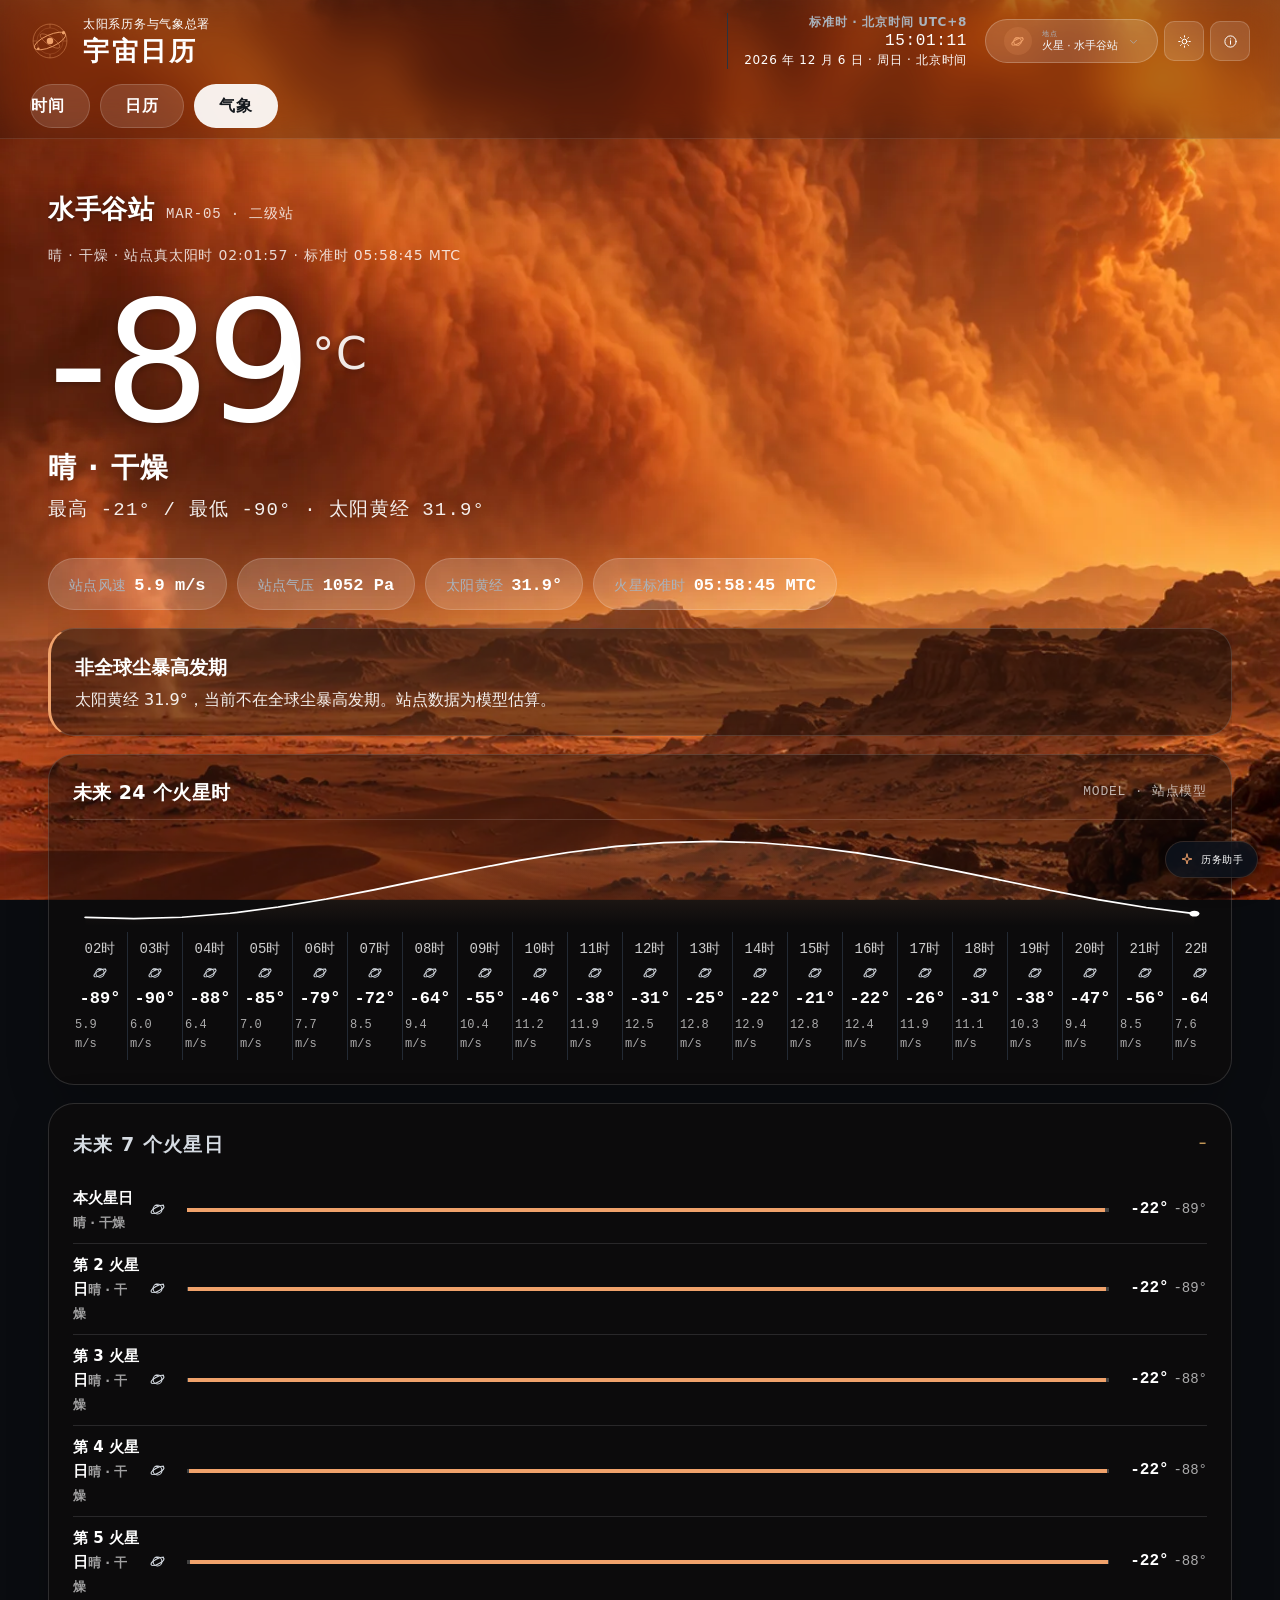
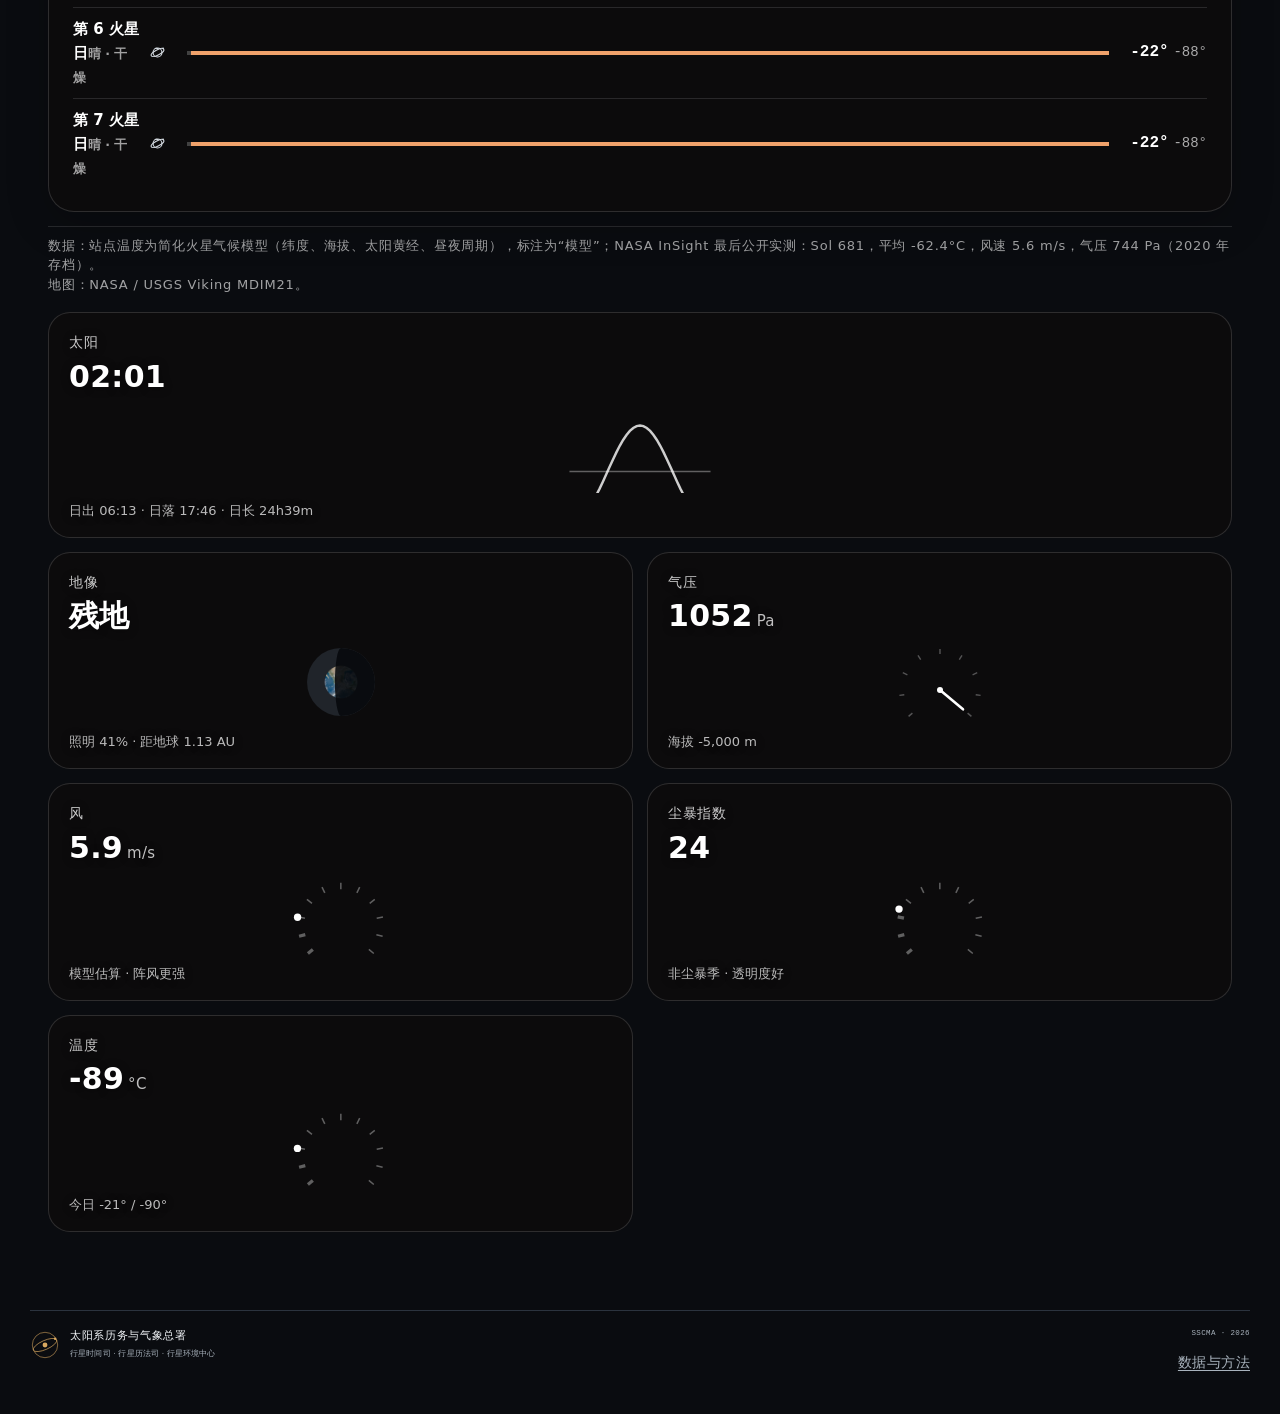
==== web/index.html @ c3b68f9c "宇宙日历: 三世界历法与气象公开服务站点 - 时间/日历/气象三模块, 星图全局地点切换(地球/月球/火星真实地图) - 格里高利历与农历/月球朔望历/火星太阳历, 地球节日跨历法映射 - 地球 Op" ====
<!DOCTYPE html>
<html lang="zh-CN" data-theme="light">
<head>
  <meta charset="UTF-8">
  <meta name="viewport" content="width=device-width, initial-scale=1, viewport-fit=cover">
  <title>宇宙日历 · 太阳系历务与气象总署</title>
  <meta name="description" content="太阳系历务与气象总署公开服务：地球、月球、火星的标准时间、历法与站点环境公报。">
  <meta name="theme-color" content="#f2eee5" media="(prefers-color-scheme: light)">
  <meta name="theme-color" content="#0b141d" media="(prefers-color-scheme: dark)">
  <link rel="icon" href="assets/favicon.svg" type="image/svg+xml">
  <link rel="stylesheet" href="styles.css">
  <link rel="stylesheet" href="ui6.css">
  <script>
    (function () {
      try {
        var raw = localStorage.getItem('cosmic-almanac-v4');
        var p = raw ? JSON.parse(raw) : {};
        var t = p.theme || (window.matchMedia && window.matchMedia('(prefers-color-scheme: dark)').matches ? 'dark' : 'light');
        document.documentElement.dataset.theme = t;
      } catch (e) { document.documentElement.dataset.theme = 'light'; }
    })();
  </script>
</head>
<body>
  <svg class="svg-sprite" xmlns="http://www.w3.org/2000/svg" aria-hidden="true">
    <symbol id="i-earth" viewBox="0 0 24 24">
      <circle cx="12" cy="12" r="8.5"/>
      <path d="M3.8 10.4c2.1-.8 3.7.1 4.7 1.3 1.1 1.3.8 2.8 2.1 3.7 1.2.8 2.7.4 3.7 1.5.8 1 .5 2.2-.1 3.2"/>
      <path d="M14.3 3.9c-.5 1.8.4 3.1 2 3.8 1.3.6 2.7.1 3.7 1.2"/>
    </symbol>
    <symbol id="i-moon" viewBox="0 0 24 24">
      <path d="M20.2 14.3A8.7 8.7 0 0 1 9.7 3.8a8.9 8.9 0 1 0 10.5 10.5Z"/>
    </symbol>
    <symbol id="i-mars" viewBox="0 0 24 24">
      <circle cx="12" cy="12" r="6.3"/>
      <ellipse cx="12" cy="12" rx="10" ry="3.6" transform="rotate(-28 12 12)"/>
      <path d="M8.8 6.3c1.5-.5 2.9-.3 4.1.4"/>
      <circle cx="20" cy="6.2" r="1.1" fill="currentColor" stroke="none"/>
    </symbol>
    <symbol id="i-galaxy" viewBox="0 0 24 24">
      <path d="M12 12c2.9-1.4 6 .2 6 3.1 0 3.4-3.8 5.4-6.9 4.1-3.9-1.7-4.9-6.4-2.3-9.6 2.9-3.5 8.6-3.2 10.9.4"/>
      <path d="M12 12C9.1 13.4 6 11.8 6 8.9c0-3.4 3.8-5.4 6.9-4.1"/>
      <circle cx="12" cy="12" r="1.15" fill="currentColor" stroke="none"/>
    </symbol>
    <symbol id="i-cosmos" viewBox="0 0 24 24">
      <path d="M12 2.8l1.55 6.65L20.2 11l-6.65 1.55L12 19.2l-1.55-6.65L3.8 11l6.65-1.55L12 2.8Z"/>
      <circle cx="19.4" cy="4.7" r="1" fill="currentColor" stroke="none"/>
      <circle cx="4.6" cy="19.1" r="0.85" fill="currentColor" stroke="none"/>
    </symbol>
    <symbol id="i-sun" viewBox="0 0 24 24">
      <circle cx="12" cy="12" r="4.1"/>
      <path d="M12 2.6v2.2M12 19.2v2.2M2.6 12h2.2M19.2 12h2.2M5.3 5.3l1.6 1.6M17.1 17.1l1.6 1.6M18.7 5.3l-1.6 1.6M6.9 17.1l-1.6 1.6"/>
    </symbol>
    <symbol id="i-theme-sun" viewBox="0 0 24 24">
      <circle cx="12" cy="12" r="3.8"/>
      <path d="M12 2.8v2M12 19.2v2M2.8 12h2M19.2 12h2M5.5 5.5l1.4 1.4M17.1 17.1l1.4 1.4M18.5 5.5l-1.4 1.4M6.9 17.1l-1.4 1.4"/>
    </symbol>
    <symbol id="i-theme-moon" viewBox="0 0 24 24">
      <path d="M20 14.4A8.4 8.4 0 0 1 9.6 4a8.6 8.6 0 1 0 10.4 10.4Z"/>
    </symbol>
    <symbol id="i-palette" viewBox="0 0 24 24">
      <path d="M12 3a9 9 0 1 0 0 18h1.1a2 2 0 0 0 .4-3.96 1.8 1.8 0 0 1 1.1-3.4H18a3 3 0 0 0 3-3A9 9 0 0 0 12 3Z"/>
      <circle cx="7.8" cy="10" r="1.15" fill="currentColor" stroke="none"/>
      <circle cx="11" cy="6.9" r="1.15" fill="currentColor" stroke="none"/>
      <circle cx="15.4" cy="7.9" r="1.15" fill="currentColor" stroke="none"/>
      <circle cx="7.6" cy="14.3" r="1.15" fill="currentColor" stroke="none"/>
    </symbol>
    <symbol id="i-info" viewBox="0 0 24 24">
      <circle cx="12" cy="12" r="9"/>
      <path d="M12 10.8v5.5"/>
      <circle cx="12" cy="7.7" r="1.05" fill="currentColor" stroke="none"/>
    </symbol>
    <symbol id="i-close" viewBox="0 0 24 24">
      <path d="M6 6l12 12M18 6L6 18"/>
    </symbol>
    <symbol id="i-left" viewBox="0 0 24 24"><path d="M14.5 5.5L8 12l6.5 6.5"/></symbol>
    <symbol id="i-right" viewBox="0 0 24 24"><path d="M9.5 5.5L16 12l-6.5 6.5"/></symbol>
    <symbol id="i-arrow-up-right" viewBox="0 0 24 24"><path d="M7 17L17 7M8.5 7H17v8.5"/></symbol>
    <symbol id="i-refresh" viewBox="0 0 24 24">
      <path d="M19.2 9.2A7.8 7.8 0 1 0 20 14"/>
      <path d="M19.6 4.7v4.8h-4.8"/>
    </symbol>
    <symbol id="i-pin" viewBox="0 0 24 24">
      <path d="M12 21s6.5-5.2 6.5-11a6.5 6.5 0 1 0-13 0C5.5 15.8 12 21 12 21Z"/>
      <circle cx="12" cy="10" r="2.2"/>
    </symbol>
    <symbol id="i-wind" viewBox="0 0 24 24">
      <path d="M3.5 8.5h10.2a2.6 2.6 0 1 0-2.5-3.3"/>
      <path d="M3.5 12.2h14.2a2.4 2.4 0 1 1-2.3 3"/>
      <path d="M3.5 15.9h6.2"/>
    </symbol>
    <symbol id="i-drop" viewBox="0 0 24 24">
      <path d="M12 3.2c3.1 3.7 5.5 6.8 5.5 9.6a5.5 5.5 0 0 1-11 0c0-2.8 2.4-5.9 5.5-9.6Z"/>
    </symbol>
    <symbol id="i-gauge" viewBox="0 0 24 24">
      <path d="M4 17.5a8.5 8.5 0 1 1 16 0"/>
      <path d="M12 17.5l3.8-5.1"/>
      <circle cx="12" cy="17.5" r="1.3" fill="currentColor" stroke="none"/>
    </symbol>
    <symbol id="i-thermo" viewBox="0 0 24 24">
      <path d="M9.5 14.2V5.7a2.5 2.5 0 0 1 5 0v8.5a4.6 4.6 0 1 1-5 0Z"/>
      <path d="M12 8.5v7.2"/>
    </symbol>
    <symbol id="i-sunrise" viewBox="0 0 24 24">
      <path d="M3 17h18M6.5 17a5.5 5.5 0 0 1 11 0"/>
      <path d="M12 3.5v4M5.5 7l1.3 1.3M18.5 7l-1.3 1.3M2.8 20.5h18.4"/>
    </symbol>
    <symbol id="i-search" viewBox="0 0 24 24">
      <circle cx="10.8" cy="10.8" r="6.8"/>
      <path d="M16 16l4.2 4.2"/>
    </symbol>
    <symbol id="i-locate" viewBox="0 0 24 24">
      <circle cx="12" cy="12" r="4"/>
      <path d="M12 2.6v3M12 18.4v3M2.6 12h3M18.4 12h3"/>
      <circle cx="12" cy="12" r="8.3"/>
    </symbol>
    <symbol id="i-check" viewBox="0 0 24 24"><path d="M4.5 12.5l5 5 10-11"/></symbol>
    <symbol id="i-chevron-down" viewBox="0 0 24 24"><path d="M5.5 9l6.5 6.5L18.5 9"/></symbol>
    <symbol id="i-calendar" viewBox="0 0 24 24">
      <rect x="3.8" y="5.2" width="16.4" height="15" rx="2.5"/>
      <path d="M3.8 9.6h16.4M8.2 3.5v3.3M15.8 3.5v3.3"/>
      <circle cx="8.5" cy="13.5" r="1" fill="currentColor" stroke="none"/>
      <circle cx="12" cy="13.5" r="1" fill="currentColor" stroke="none"/>
      <circle cx="15.5" cy="13.5" r="1" fill="currentColor" stroke="none"/>
    </symbol>
    <symbol id="i-clock" viewBox="0 0 24 24">
      <circle cx="12" cy="12" r="8.7"/>
      <path d="M12 7.2v5.3l3.4 2"/>
    </symbol>
    <symbol id="i-spark" viewBox="0 0 24 24">
      <path d="M12 3.5l1.7 6.8 6.8 1.7-6.8 1.7L12 20.5l-1.7-6.8L3.5 12l6.8-1.7L12 3.5Z"/>
    </symbol>
    <symbol id="i-wx-sun" viewBox="0 0 24 24">
      <circle cx="12" cy="12" r="4"/>
      <path d="M12 2.8v2.2M12 19v2.2M2.8 12H5M19 12h2.2M5.4 5.4l1.6 1.6M17 17l1.6 1.6M18.6 5.4L17 7M7 17l-1.6 1.6"/>
    </symbol>
    <symbol id="i-wx-moon" viewBox="0 0 24 24">
      <path d="M19.7 14.6A8.2 8.2 0 0 1 9.4 4.3a8.5 8.5 0 1 0 10.3 10.3Z"/>
    </symbol>
    <symbol id="i-wx-partly" viewBox="0 0 24 24">
      <circle cx="9" cy="8.5" r="3.1"/>
      <path d="M9 2.8v1.6M3.3 8.5h1.6M5 4.5l1.1 1.1M13 4.5l-1.1 1.1"/>
      <path d="M7.2 19h9.7a3.6 3.6 0 0 0 .2-7.2 5.6 5.6 0 0 0-5.3-4.1 5.2 5.2 0 0 0-4.6 2.7 4.2 4.2 0 0 0 0 8.6Z"/>
    </symbol>
    <symbol id="i-wx-cloud" viewBox="0 0 24 24">
      <path d="M7.1 19h9.8a3.7 3.7 0 0 0 .2-7.4 5.9 5.9 0 0 0-11.2-1.1A4.3 4.3 0 0 0 7.1 19Z"/>
    </symbol>
    <symbol id="i-wx-fog" viewBox="0 0 24 24">
      <path d="M7.1 15.5h9.8a3.5 3.5 0 0 0 .1-7 5.6 5.6 0 0 0-10.7-1 4.1 4.1 0 0 0 .8 8Z"/>
      <path d="M4 19h11M8 21.3h9.5"/>
    </symbol>
    <symbol id="i-wx-drizzle" viewBox="0 0 24 24">
      <path d="M7.1 14.8h9.8a3.6 3.6 0 0 0 .2-7.2A5.7 5.7 0 0 0 6 6.7a4.1 4.1 0 0 0 1.1 8.1Z"/>
      <path d="M8.5 18l-.8 2.2M12 18l-.8 2.2M15.5 18l-.8 2.2"/>
    </symbol>
    <symbol id="i-wx-rain" viewBox="0 0 24 24">
      <path d="M7.1 14.3h9.8a3.6 3.6 0 0 0 .2-7.2A5.7 5.7 0 0 0 6 6.2a4.1 4.1 0 0 0 1.1 8.1Z"/>
      <path d="M8 17.3l-1.4 3.4M12.8 17.3l-1.4 3.4M17 17.3l-1.4 3.4"/>
    </symbol>
    <symbol id="i-wx-snow" viewBox="0 0 24 24">
      <path d="M7.1 14.3h9.8a3.6 3.6 0 0 0 .2-7.2A5.7 5.7 0 0 0 6 6.2a4.1 4.1 0 0 0 1.1 8.1Z"/>
      <path d="M8 18v3M6.7 18.7l2.6 1.6M9.3 18.7l-2.6 1.6M16 18v3M14.7 18.7l2.6 1.6M17.3 18.7l-2.6 1.6"/>
    </symbol>
    <symbol id="i-wx-thunder" viewBox="0 0 24 24">
      <path d="M7.1 14h9.8a3.6 3.6 0 0 0 .2-7.2A5.7 5.7 0 0 0 6 5.9 4.1 4.1 0 0 0 7.1 14Z"/>
      <path d="M12.8 15.4l-2 4h2.8l-1.5 3.2"/>
    </symbol>
    <symbol id="i-satellite" viewBox="0 0 24 24">
      <path d="M14 4.5l5.5 5.5M16.2 2.3l5.5 5.5M13.1 5.4l5.5 5.5-4.2 4.2-5.5-5.5 4.2-4.2Z"/>
      <path d="M9.4 14.6a4.4 4.4 0 0 0 5.2 5.2M4.5 19.5l4-4M3 21l1.5-1.5"/>
    </symbol>
    <symbol id="i-expand" viewBox="0 0 24 24">
      <path d="M9 4H4v5M15 4h5v5M9 20H4v-5M15 20h5v-5"/>
    </symbol>
    <symbol id="i-send" viewBox="0 0 24 24">
      <path d="M3.8 11.6L20.2 4l-4.6 16.2-3.4-6.2-8.4-2.4Z"/>
      <path d="M12.2 13.8l4-4"/>
    </symbol>
    <symbol id="i-alert" viewBox="0 0 24 24">
      <path d="M12 3.6l8.6 16.1H3.4L12 3.6Z"/>
      <path d="M12 9v5.2"/>
      <circle cx="12" cy="17.1" r="1" fill="currentColor" stroke="none"/>
    </symbol>
    <symbol id="i-air" viewBox="0 0 24 24">
      <path d="M3.5 8.2h10a2.4 2.4 0 1 0-2.3-3.1"/>
      <path d="M3.5 12h14a2.2 2.2 0 1 1-2.1 2.8"/>
      <path d="M3.5 15.8h6.2"/>
    </symbol>
  </svg>
  <div class="backdrop" aria-hidden="true">
    <div class="bg bg-light"></div>
    <div class="bg bg-dark"></div>
    <div class="bg-veil"></div>
    <div class="bg-grain"></div>
  </div>

  <header class="site-header">
    <div class="header-top">
      <span class="header-agency"><span class="status-dot"></span>SSCMA · PUBLIC SERVICE</span>
      <span class="header-serial">公报编号 SSCMA-PB-2026-1020 · 第 3 版</span>
    </div>
    <div class="header-main">
      <a class="brand" href="./" aria-label="宇宙日历首页">
        <span class="emblem" aria-hidden="true">
          <svg viewBox="0 0 52 52">
            <circle cx="26" cy="26" r="22" fill="none" stroke="currentColor" stroke-width="1" opacity=".55"/>
            <circle cx="26" cy="26" r="17" fill="none" stroke="currentColor" stroke-width=".7" opacity=".35"/>
            <ellipse cx="26" cy="26" rx="22" ry="7.8" transform="rotate(-24 26 26)" fill="none" stroke="currentColor" stroke-width="1.1"/>
            <ellipse cx="26" cy="26" rx="15" ry="5" transform="rotate(34 26 26)" fill="none" stroke="currentColor" stroke-width=".7" opacity=".7"/>
            <circle cx="26" cy="26" r="4.2" fill="currentColor"/>
            <circle cx="43.6" cy="15.3" r="2.2" fill="currentColor"/>
            <circle cx="10.7" cy="36" r="1.6" fill="currentColor"/>
            <path d="M26 4v5M26 43v5M4 26h5M43 26h5" stroke="currentColor" stroke-width=".8" opacity=".5"/>
          </svg>
        </span>
        <span class="brand-copy">
          <small>太阳系历务与气象总署</small>
          <strong>宇宙日历</strong>
          <em>行星时间 · 历法 · 环境公报</em>
        </span>
      </a>
      <div class="header-clock">
        <span class="label">标准时 · 北京时间 UTC+8</span>
        <time id="headerClock">--:--:--</time>
        <span id="headerDate">正在校时…</span>
      </div>
      <div class="header-actions">
        <button class="location-chip" id="locationChip" type="button" aria-haspopup="dialog" aria-controls="starDialog">
          <span class="loc-icon" id="locIcon"><svg class="icon"><use href="#i-mars"/></svg></span>
          <span class="loc-copy"><small>地点</small><b id="locName">火星 · 杰泽罗站</b></span>
          <span class="loc-chev"><svg class="icon"><use href="#i-right"/></svg></span>
        </button>
        <button class="icon-btn" id="themeBtn" type="button" aria-label="切换明暗模式" title="切换明暗模式">
          <svg class="icon theme-icon-sun"><use href="#i-theme-sun"/></svg>
          <svg class="icon theme-icon-moon"><use href="#i-theme-moon"/></svg>
        </button>
        <button class="icon-btn" id="infoBtn" type="button" aria-label="数据与方法说明" title="数据与方法说明">
          <svg class="icon"><use href="#i-info"/></svg>
        </button>
      </div>
    </div>
    <nav class="module-nav" id="moduleNav" role="tablist" aria-label="选择公报模块">
      <button class="module-tab" role="tab" data-module="time" aria-selected="false"><span class="num">01</span><span class="name">时间</span><small>PLANETARY TIME</small></button>
      <button class="module-tab" role="tab" data-module="calendar" aria-selected="true"><span class="num">02</span><span class="name">日历</span><small>CALENDARS</small></button>
      <button class="module-tab" role="tab" data-module="weather" aria-selected="false"><span class="num">03</span><span class="name">气象</span><small>ENVIRONMENT</small></button>
    </nav>
  </header>

  <main class="page">
    <section class="module" id="moduleTime" data-module-panel="time" hidden>
      <header class="module-head">
        <div class="module-heading">
          <p class="kicker">01 / PLANETARY TIME</p>
          <h1>不同世界的标准时间</h1>
          <p>同一个瞬间，在地球、月球与火星有不同的标准。选择世界与站点，读数由公开天文数据和站点坐标计算。</p>
        </div>
        <div class="module-controls">
          <label class="field"><span>世界</span><select id="timeWorld"><option value="earth">地球</option><option value="moon">月球</option><option value="mars">火星</option></select></label>
          <label class="field"><span>站点</span><select id="timeSite"></select></label>
        </div>
      </header>
      <div class="module-meta"><span id="timeMetaLeft">SSCMA / 行星时间司</span><span>站点读数每 1 秒更新 · 标准时口径见说明</span></div>

      <div class="layout-primary">
        <article class="panel time-panel">
          <header class="panel-head"><span>站点读数 / SITE READING</span><span class="tag" id="timeModeTag">实时</span></header>
          <div class="time-grid">
            <div class="time-main">
              <p class="eyebrow" id="timeWorldLabel">地球 · 站点真太阳时</p>
              <div class="time-big" id="timeLocal">--:--:--</div>
              <p class="time-date" id="timeLocalDate">正在读取…</p>
              <div class="standard-line"><span>标准时</span><b id="timeStandard">--:--:--</b><small id="timeStandardLabel">北京时间 UTC+8</small></div>
            </div>
            <div class="time-site">
              <div class="site-field"><span>当前站点</span><b id="timeSiteName">—</b><small id="timeSiteCode">—</small></div>
              <div class="site-field"><span>坐标</span><b id="timeCoords">—</b></div>
              <div class="site-field"><span>驻地状态</span><b id="timeSiteRole">—</b></div>
            </div>
          </div>
          <div class="metric-row" id="timeFacts"></div>
          <details class="disclosure">
            <summary>校时 / 查看另一个时刻</summary>
            <div class="inspector">
              <label class="field"><span>日期（北京时间）</span><input type="date" id="timeDate"></label>
              <label class="field"><span>时间（北京时间）</span><input type="time" id="timeClockInput" step="1"></label>
              <button class="btn" id="timeNowBtn" type="button">回到此刻</button>
              <span class="inspector-note" id="timeInspectorNote">当前为实时读数。</span>
            </div>
          </details>
        </article>

        <article class="panel map-panel">
          <header class="panel-head"><span>站点地图 / SITE MAP</span><span class="panel-credit" id="timeMapCredit">NASA</span></header>
          <div class="planet-map" id="timeMap">
            <div class="map-grid" aria-hidden="true"></div>
            <div class="map-markers" id="timeMapMarkers"></div>
            <span class="map-coord nw">180°W</span><span class="map-coord ne">180°E</span><span class="map-coord sw">90°S</span><span class="map-coord nw2">90°N</span>
          </div>
          <div class="map-site" id="timeMapSite"></div>
        </article>
      </div>

      <section class="panel standards-panel">
        <header class="panel-head"><span>三种时间标准 / 对照</span><span class="panel-credit">STANDARD TIME REGISTERS</span></header>
        <div class="time-table" id="timeTable"></div>
      </section>

      <section class="panel colony-panel">
        <header class="panel-head"><span>行星常驻网络 / COLONY NETWORK</span><span class="panel-credit">概念设定</span></header>
        <div class="colony-grid" id="colonyGrid"></div>
      </section>
    </section>

    <section class="module" id="moduleCalendar" data-module-panel="calendar">
      <header class="module-head">
        <div class="module-heading">
          <p class="kicker">02 / CALENDARS</p>
          <h1>不同世界的日历</h1>
          <p>地球使用公历，月球以月相周期计月，火星以太阳黄经分月。选择一套历法，或直接在地图上定位站点。</p>
        </div>
        <div class="module-controls">
          <label class="field"><span>历法</span><select id="calendarSelect"><option value="earth">地球历 · 公历</option><option value="moon">月球历 · 按月相计月</option><option value="mars">火星历 · 太阳黄经分月</option></select></label>
          <label class="field"><span>站点</span><select id="calendarSite"></select></label>
        </div>
      </header>

      <div class="cal-type-row" id="calTypeRow" role="group" aria-label="选择历法">
        <button type="button" data-cal="earth" aria-pressed="false"><svg class="icon"><use href="#i-earth"/></svg>地球历</button>
        <button type="button" data-cal="moon" aria-pressed="false"><svg class="icon"><use href="#i-moon"/></svg>月球历</button>
        <button type="button" data-cal="mars" aria-pressed="true"><svg class="icon"><use href="#i-mars"/></svg>火星历</button>
      </div>      <div class="module-meta"><span id="calendarMetaLeft">SSCMA / 行星历法司</span><span>标准日期以各历法公报口径为准 · 站点真太阳时另行标注</span></div>

      <div class="layout-primary">
        <article class="panel calendar-summary">
          <header class="panel-head"><span id="calendarSummaryLabel">地球历 / GREGORIAN</span><span class="tag" id="calendarTag">标准日期</span></header>
          <div class="calendar-summary-main">
            <p class="eyebrow" id="calendarWorldLabel">地球 · 2026</p>
            <div class="calendar-date-big" id="calendarDateBig">--</div>
            <p class="calendar-date-sub" id="calendarDateSub">正在读取…</p>
          </div>
          <div class="metric-row" id="calendarFacts"></div>
          <details class="disclosure"><summary>历法口径与站点读数</summary><div class="method-body" id="calendarMethod"></div></details>
        </article>

        <article class="panel map-panel">
          <header class="panel-head"><span>站点地图 / SITE MAP</span><span class="panel-credit" id="calendarMapCredit">NASA</span></header>
          <div class="planet-map" id="calendarMap">
            <div class="map-grid" aria-hidden="true"></div>
            <div class="map-markers" id="calendarMapMarkers"></div>
            <span class="map-coord nw">180°W</span><span class="map-coord ne">180°E</span><span class="map-coord sw">90°S</span><span class="map-coord nw2">90°N</span>
          </div>
          <div class="map-site" id="calendarMapSite"></div>
        </article>
      </div>

      <section class="panel calendar-panel">
        <header class="panel-head calendar-panel-head">
          <div><span class="panel-title" id="calendarTitle">地球历 · 十月</span><small id="calendarSub">公历 · 北京时间</small></div>
          <div class="cal-nav">
            <button class="icon-btn" id="calendarPrev" type="button" aria-label="上一个周期"><svg class="icon"><use href="#i-left"/></svg></button>
            <button class="btn small" id="calendarToday" type="button">今天</button>
            <button class="icon-btn" id="calendarNext" type="button" aria-label="下一个周期"><svg class="icon"><use href="#i-right"/></svg></button>
          </div>
        </header>
        <div class="calendar-body" id="calendarBody"></div>
      </section>

      <div class="layout-secondary">
        <section class="panel holidays-panel">
          <header class="panel-head"><span>地球节日 / 三历投影</span><button class="link-btn" id="holidayInfoBtn" type="button">说明 <svg class="icon"><use href="#i-arrow-up-right"/></svg></button></header>
          <div class="holiday-list" id="holidayList"></div>
        </section>
        <section class="panel standards-note">
          <header class="panel-head"><span>历法公报 / 口径</span><span class="panel-credit">REFERENCE</span></header>
          <div class="note-body">
            <p><b>地球历</b> 公历，世界通用；标准时北京时间 UTC+8。</p>
            <p><b>月球历</b> 以新月为月初，十二个朔望月为一年；日期按北京时间编排，站点另示真太阳时。</p>
            <p><b>火星历</b> 太阳黄经每 30° 为一个月，七个火星日为一周；标准时 MTC，站点另示当地真太阳时。</p>
            <p class="muted">站点名称、人口与常驻网络为概念设定；行星地图、轨道与天文数据来自 NASA、USGS 与公开模型。</p>
          </div>
        </section>
      </div>
    </section>

    <section class="module" id="moduleWeather" data-module-panel="weather" hidden>
      <header class="module-head">
        <div class="module-heading">
          <p class="kicker">03 / ENVIRONMENT</p>
          <h1>落到一颗星球</h1>
          <p>日历给出宇宙视角，气象进入具体视角。地球为实时天气，月球为月面环境，火星为站点气候模型与实测校核。</p>
        </div>
        <div class="module-controls">
          <label class="field"><span>世界</span><select id="weatherWorld"><option value="earth">地球</option><option value="moon">月球</option><option value="mars">火星</option></select></label>
          <label class="field"><span>站点</span><select id="weatherSite"></select></label>
          <button class="icon-btn" id="weatherRefresh" type="button" aria-label="刷新观测" title="刷新观测"><svg class="icon"><use href="#i-refresh"/></svg></button>
        </div>
      </header>
      <div class="module-meta"><span id="weatherMetaLeft">SSCMA / 行星环境中心</span><span id="weatherMetaRight">正在连接观测源…</span></div>

      <div class="layout-primary">
        <article class="panel weather-panel">
          <header class="panel-head"><span>站点观测 / SITE OBSERVATION</span><span class="tag" id="weatherMode">—</span></header>
          <div class="weather-top">
            <div class="weather-main">
              <p class="eyebrow" id="weatherWorldLabel">地球 · 站点天气</p>
              <div class="weather-metric"><span id="weatherMetric">--</span><small id="weatherUnit">°C</small></div>
              <p class="weather-condition" id="weatherCondition">正在读取…</p>
              <p class="weather-range" id="weatherRange">—</p>
            </div>
            <div class="weather-site">
              <span class="label">站点</span><b id="weatherSiteName">—</b><small id="weatherSiteCode">—</small>
              <span class="weather-site-line" id="weatherLocal">—</span>
            </div>
          </div>
          <div class="metric-row" id="weatherFacts"></div>
          <div class="weather-alert" id="weatherAlert"></div>
          <details class="disclosure" id="weatherForecastWrap"><summary id="weatherForecastSummary">未来 4 天</summary><div id="weatherForecast"></div></details>
          <p class="source-line" id="weatherSource">—</p>
        </article>

        <article class="panel map-panel">
          <header class="panel-head"><span>站点地图 / SITE MAP</span><span class="panel-credit" id="weatherMapCredit">NASA</span></header>
          <div class="planet-map" id="weatherMap">
            <div class="map-grid" aria-hidden="true"></div>
            <div class="map-markers" id="weatherMapMarkers"></div>
            <span class="map-coord nw">180°W</span><span class="map-coord ne">180°E</span><span class="map-coord sw">90°S</span><span class="map-coord nw2">90°N</span>
          </div>
          <div class="map-site" id="weatherMapSite"></div>
        </article>
      </div>


      <section class="panel hourly-panel" id="hourlyPanel">
        <header class="panel-head"><span id="hourlyTitle">未来 24 小时</span><span class="panel-credit" id="hourlySub">HOURLY</span></header>
        <div id="hourlyBody"></div>
      </section>      <section class="panel methodology-panel">
        <header class="panel-head"><span>观测与模型说明</span><span class="panel-credit">DATA &amp; METHOD</span></header>
        <div class="method-grid">
          <p><b>地球</b> 实况与五日预报来自 Open-Meteo；站点空气质量来自 Open-Meteo Air Quality。数据按站点坐标实时请求。</p>
          <p><b>月球</b> 无大气，不适用常规天气。本站用月相、太阳高度与热平衡模型估算月面站点温度与日照，标注为“模型”。</p>
          <p><b>火星</b> 站点温度为纬度、太阳黄经、海拔与昼夜周期的简化气候模型；埃律西昂站附 NASA InSight 最后一次公开实测作校核。</p>
          <p><b>地图</b> 地球 NASA Blue Marble；月球 NASA LRO/LROC；火星 NASA/USGS Viking MDIM21。站点位置按真实经纬度标注。</p>
        </div>
      </section>
    </section>

    <footer class="site-footer">
      <div class="footer-brand">
        <span class="emblem small" aria-hidden="true"><svg viewBox="0 0 52 52"><circle cx="26" cy="26" r="22" fill="none" stroke="currentColor" stroke-width="1"/><ellipse cx="26" cy="26" rx="22" ry="7.8" transform="rotate(-24 26 26)" fill="none" stroke="currentColor" stroke-width="1.1"/><circle cx="26" cy="26" r="4.2" fill="currentColor"/><circle cx="43.6" cy="15.3" r="2.2" fill="currentColor"/></svg></span>
        <div><b>太阳系历务与气象总署</b><span>行星时间司 · 行星历法司 · 行星环境中心</span></div>
      </div>
      <div class="footer-note">概念演示：机构、站点与人口为虚构设定；时间、轨道、行星地图与天气数据来自公开来源与可复算模型。AI 助手由 GLM-4-Flash 提供。</div>
      <div class="footer-meta"><span>SSCMA · 2026</span><button class="link-btn" id="footerInfoBtn" type="button">数据与方法</button></div>
    </footer>
  </main>


  <dialog class="star-dialog" id="starDialog" aria-labelledby="starTitle">
    <header class="star-head">
      <div><p class="kicker">LOCATION / 星图</p><h2 id="starTitle">选择地点</h2></div>
      <button class="icon-btn" id="starClose" type="button" aria-label="关闭星图"><svg class="icon"><use href="#i-close"/></svg></button>
    </header>
    <div class="star-worlds" id="starWorlds"></div>
    <div class="star-map-grid">
      <div class="star-map"><div class="star-map-bg" id="starMapBg"></div><div class="star-map-markers" id="starMapMarkers"></div></div>
      <aside class="star-info" id="starInfo"></aside>
    </div>
    <p class="star-hint">点击行星切换地图，点击站点完成定位。</p>
  </dialog>
  <dialog class="holiday-dialog" id="holidayDialog" aria-labelledby="holidayTitle">
    <header class="dialog-head"><div><p class="kicker">EARTH HOLIDAY · 三历投影</p><h2 id="holidayTitle">节日</h2></div><button class="icon-btn" id="holidayClose" type="button" aria-label="关闭"><svg class="icon"><use href="#i-close"/></svg></button></header>
    <div class="dialog-body" id="holidayBody"></div>
  </dialog>

  <div class="drawer-layer" id="infoLayer" hidden>
    <div class="drawer-backdrop" data-close-info></div>
    <aside class="drawer" role="dialog" aria-modal="true" aria-labelledby="infoTitle">
      <header class="drawer-head"><div><p class="kicker">SSCMA / REFERENCE</p><h2 id="infoTitle">数据、口径与方法</h2></div><button class="icon-btn" id="infoClose" type="button" aria-label="关闭"><svg class="icon"><use href="#i-close"/></svg></button></header>
      <div class="drawer-body">
        <section class="doc-section"><h3>口径</h3><p>全站时间基准为北京时间（UTC+8）。地球历为公历；月球历以新月为月初、十二个朔望月为一年；火星历以太阳黄经每 30° 为一个月，七个火星日为一周。站点真太阳时用于描述当地作业时间，不替代各世界标准时。</p></section>
        <section class="doc-section"><h3>数据源</h3><ul class="source-list">
          <li><a href="https://open-meteo.com/" target="_blank" rel="noopener noreferrer">Open-Meteo</a><span>地球实况、预报与空气质量。</span></li>
          <li><a href="https://science.nasa.gov/mission/insight/" target="_blank" rel="noopener noreferrer">NASA InSight</a><span>火星最后一批公开气象实测（2020 年存档）。</span></li>
          <li><a href="https://svs.gsfc.nasa.gov/" target="_blank" rel="noopener noreferrer">NASA SVS / LRO</a><span>月球地图与月相参考。</span></li>
          <li><a href="https://visibleearth.nasa.gov/" target="_blank" rel="noopener noreferrer">NASA Visible Earth</a><span>地球 Blue Marble 地图。</span></li>
          <li><a href="https://astrogeology.usgs.gov/" target="_blank" rel="noopener noreferrer">USGS Astrogeology</a><span>火星 Viking MDIM21 全球底图。</span></li>
          <li><a href="https://github.com/cosinekitty/astronomy" target="_blank" rel="noopener noreferrer">Astronomy Engine</a><span>月相、太阳黄经与时间解算（MIT）。</span></li>
        </ul></section>
        <section class="doc-section"><h3>模型与边界</h3><p>月球没有常规天气。月面温度为太阳高度与热平衡估算；火星站点温度为简化气候模型，使用真实纬度、海拔、太阳黄经与昼夜周期，未同化实时沙尘观测。所有估算值均标注“模型”，不用于实际任务决策。</p></section>
        <p class="disclaimer">宇宙日历是概念演示：机构、殖民地、站点名称与人口为虚构；行星地图、轨道与天文数据来自公开来源。AI 助手由 GLM-4-Flash 提供，回答可能有误。</p>
      </div>
    </aside>
  </div>

  <button class="assistant-fab" id="assistantBtn" type="button" aria-haspopup="dialog" aria-controls="assistantDialog"><svg class="icon"><use href="#i-spark"/></svg><span>历务助手</span></button>

  <dialog class="assistant-dialog" id="assistantDialog" aria-labelledby="assistantTitle">
    <header class="assistant-head">
      <div class="assistant-id"><span class="assistant-mark" aria-hidden="true"><svg class="icon"><use href="#i-spark"/></svg></span><div><h2 id="assistantTitle">历务助手</h2><p>GLM-4-Flash · 仅回答本站数据</p></div></div>
      <button class="icon-btn small" id="assistantClose" type="button" aria-label="关闭助手"><svg class="icon"><use href="#i-close"/></svg></button>
    </header>
    <div class="assistant-messages" id="assistantMessages" aria-live="polite"></div>
    <form class="assistant-form" id="assistantForm">
      <label class="assistant-input"><span class="sr-only">问历务助手</span><input id="assistantInput" type="text" autocomplete="off" placeholder="问一个时间、历法或站点环境问题" maxlength="300"></label>
      <button class="assistant-send" id="assistantSend" type="submit" aria-label="发送"><svg class="icon"><use href="#i-send"/></svg></button>
    </form>
    <p class="assistant-note">AI 生成内容可能有误 · 由 GLM-4-Flash 提供</p>
  </dialog>

  <div class="toast" id="toast" role="status" aria-live="polite"></div>
  <noscript><div class="noscript">宇宙日历需要 JavaScript 才能计算历法与读取观测。</div></noscript>
  <script src="js/vendor/astronomy.min.js"></script>
  <script src="js/astro.js"></script>
  <script src="js/calendars.js"></script>
  <script src="js/festivals.js"></script>
  <script src="js/weather.js"></script>
  <script src="js/worlds.js"></script>
  <script src="js/app.js"></script>
  <script src="js/indices.js"></script>
  <script src="js/assistant.js"></script>
</body>
</html>
---- web/styles.css ----
/* ============================================================
   宇宙日历 v4
   太阳系历务与气象总署 · 公开服务
   official bulletin system / paper-navy-brass
   ============================================================ */

:root {
  --bg: #efeae1;
  --paper: #fbf8f1;
  --paper-2: #f4f0e7;
  --ink: #15212b;
  --ink-2: #3b4852;
  --muted: #5e6972;
  --faint: #7b858c;
  --line: #d8d0c1;
  --line-2: #e7e1d6;
  --line-strong: #b9ae9d;
  --navy: #1c2b38;
  --navy-2: #243746;
  --brass: #996b33;
  --brass-2: #7f5627;
  --brass-soft: #eee1cd;
  --green: #3d6a5b;
  --green-soft: #e1ebe6;
  --red: #9a4a37;
  --red-soft: #f2e2dd;
  --shadow: 0 1px 2px rgba(28, 32, 36, .05), 0 8px 24px rgba(50, 42, 28, .045);
  --radius: 7px;
  --serif: "Songti SC", "Noto Serif SC", "Source Han Serif SC", "STSong", "Palatino Linotype", Georgia, serif;
  --sans: "PingFang SC", "Noto Sans SC", "Hiragino Sans GB", "Microsoft YaHei", system-ui, -apple-system, sans-serif;
  --mono: "SFMono-Regular", "Cascadia Mono", "Roboto Mono", Consolas, monospace;
  --max: 1360px;
  --pad: clamp(16px, 2.4vw, 30px);
  color-scheme: light;
}

html[data-theme="dark"] {
  --bg: #08121b;
  --paper: #101c26;
  --paper-2: #0d1821;
  --ink: #f0ebdf;
  --ink-2: #cdd4d6;
  --muted: #9aa5ab;
  --faint: #7f8b92;
  --line: #26343f;
  --line-2: #1b2934;
  --line-strong: #3a4b57;
  --navy: #0b1620;
  --navy-2: #122331;
  --brass: #c99a5c;
  --brass-2: #e0b577;
  --brass-soft: #2c251a;
  --green: #79b39e;
  --green-soft: #142a24;
  --red: #d5866f;
  --red-soft: #2b1d19;
  --shadow: 0 1px 2px rgba(0, 0, 0, .2), 0 12px 30px rgba(0, 0, 0, .18);
  color-scheme: dark;
}

*, *::before, *::after { box-sizing: border-box; }
html { scroll-behavior: smooth; -webkit-text-size-adjust: 100%; }
body {
  margin: 0;
  min-height: 100vh;
  background: var(--bg);
  color: var(--ink);
  font-family: var(--sans);
  font-size: 14px;
  line-height: 1.6;
  -webkit-font-smoothing: antialiased;
  overflow-x: hidden;
}
button, input, select { font: inherit; color: inherit; }
button { cursor: pointer; }
a { color: inherit; }
svg { display: block; }
[hidden] { display: none !important; }
::selection { background: var(--brass-soft); color: var(--ink); }
:focus-visible { outline: 2px solid var(--brass); outline-offset: 3px; }
.icon { width: 1.15em; height: 1.15em; fill: none; stroke: currentColor; stroke-width: 1.6; stroke-linecap: round; stroke-linejoin: round; flex: none; }
.svg-sprite { position: absolute; width: 0; height: 0; overflow: hidden; }
.mono { font-family: var(--mono); font-variant-numeric: tabular-nums; }
.label { display: block; font-size: 8px; letter-spacing: .13em; text-transform: uppercase; color: var(--muted); }
.muted { color: var(--muted); }
.sr-only { position: absolute; width: 1px; height: 1px; padding: 0; margin: -1px; overflow: hidden; clip: rect(0,0,0,0); white-space: nowrap; border: 0; }

/* backdrop: a faint cosmos behind official paper */
.backdrop { position: fixed; inset: 0; z-index: 0; overflow: hidden; pointer-events: none; background: var(--bg); }
.backdrop .bg { position: absolute; inset: -3%; background-size: cover; background-position: center 42%; opacity: 0; filter: saturate(.5) brightness(.95) blur(1px); }
.backdrop .bg-light { background-image: url("assets/cosmos-light.webp"); opacity: .16; }
.backdrop .bg-dark { background-image: url("assets/cosmos-dark.webp"); opacity: 0; }
html[data-theme="dark"] .backdrop .bg-light { opacity: 0; }
html[data-theme="dark"] .backdrop .bg-dark { opacity: .22; }
.bg-veil {
  position: absolute; inset: 0;
  background:
    linear-gradient(180deg, rgba(242, 238, 229, .92) 0%, rgba(242, 238, 229, .86) 42%, rgba(242, 238, 229, .96) 100%),
    repeating-linear-gradient(0deg, transparent 0 79px, rgba(35, 44, 50, .035) 80px),
    repeating-linear-gradient(90deg, transparent 0 79px, rgba(35, 44, 50, .035) 80px);
}
html[data-theme="dark"] .bg-veil {
  background:
    linear-gradient(180deg, rgba(8, 18, 27, .93) 0%, rgba(8, 18, 27, .88) 42%, rgba(8, 18, 27, .97) 100%),
    repeating-linear-gradient(0deg, transparent 0 79px, rgba(255, 255, 255, .025) 80px),
    repeating-linear-gradient(90deg, transparent 0 79px, rgba(255, 255, 255, .025) 80px);
}
.bg-grain {
  position: absolute; inset: 0; opacity: .035; mix-blend-mode: multiply;
  background-image: url("data:image/svg+xml,%3Csvg xmlns='http://www.w3.org/2000/svg' width='160' height='160'%3E%3Cfilter id='n'%3E%3CfeTurbulence type='fractalNoise' baseFrequency='.9' numOctaves='2' stitchTiles='stitch'/%3E%3C/filter%3E%3Crect width='100%25' height='100%25' filter='url(%23n)' opacity='.5'/%3E%3C/svg%3E");
}
html[data-theme="dark"] .bg-grain { mix-blend-mode: screen; opacity: .04; }

/* masthead */
.site-header {
  position: relative; z-index: 20;
  background: var(--paper);
  border-bottom: 1px solid var(--line-strong);
  box-shadow: 0 1px 0 rgba(255,255,255,.5) inset;
}
.header-top {
  border-bottom: 1px solid var(--line);
  background: var(--paper-2);
}
.header-top, .header-main, .module-nav {
  max-width: var(--max);
  margin: 0 auto;
  padding-left: var(--pad);
  padding-right: var(--pad);
}
.header-top {
  display: flex; align-items: center; justify-content: space-between; gap: 16px;
  padding-top: 7px; padding-bottom: 7px;
  font-family: var(--mono); font-size: 8px; letter-spacing: .12em; color: var(--muted);
  text-transform: uppercase;
}
.header-agency { display: inline-flex; align-items: center; gap: 7px; white-space: nowrap; }
.status-dot { width: 5px; height: 5px; border-radius: 50%; background: var(--green); box-shadow: 0 0 0 2px color-mix(in srgb, var(--green) 18%, transparent); }
.header-serial { text-align: right; white-space: nowrap; }
.header-main {
  display: grid; grid-template-columns: minmax(0, 1fr) auto auto; align-items: center; gap: 28px;
  padding-top: 16px; padding-bottom: 14px;
}
.brand { display: flex; align-items: center; gap: 13px; min-width: 0; text-decoration: none; }
.emblem { width: 48px; height: 48px; flex: none; color: var(--brass); }
.emblem svg { width: 100%; height: 100%; }
.emblem.small { width: 30px; height: 30px; }
.brand-copy { display: flex; flex-direction: column; min-width: 0; line-height: 1.25; }
.brand-copy small { font-size: 8px; letter-spacing: .18em; color: var(--muted); white-space: nowrap; }
.brand-copy strong { margin-top: 2px; font-family: var(--serif); font-size: 25px; font-weight: 600; letter-spacing: .13em; color: var(--ink); white-space: nowrap; }
.brand-copy em { margin-top: 2px; font-style: normal; font-size: 8px; letter-spacing: .14em; color: var(--brass); white-space: nowrap; }
.header-clock { text-align: right; border-left: 1px solid var(--line); padding-left: 24px; display: flex; flex-direction: column; align-items: flex-end; }
.header-clock time { font-family: var(--mono); font-size: 20px; letter-spacing: .05em; color: var(--ink); line-height: 1.25; font-variant-numeric: tabular-nums; }
.header-clock > span:last-child { font-size: 8px; color: var(--muted); letter-spacing: .04em; }
.header-actions { display: flex; align-items: center; gap: 6px; }
.icon-btn {
  width: 34px; height: 34px; display: inline-grid; place-items: center;
  border: 1px solid var(--line); border-radius: 4px; background: transparent; color: var(--ink-2);
  transition: border-color .2s, color .2s, background .2s;
}
.icon-btn:hover { border-color: var(--brass); color: var(--brass-2); background: var(--paper-2); }
.icon-btn .icon { width: 15px; height: 15px; }
.icon-btn.small { width: 30px; height: 30px; }
html[data-theme="light"] .theme-icon-sun { display: none; }
html[data-theme="dark"] .theme-icon-moon { display: none; }

.module-nav {
  display: flex; align-items: stretch; gap: 0;
  border-top: 1px solid var(--line);
}
.module-tab {
  position: relative;
  display: grid; grid-template-columns: auto auto; grid-template-rows: auto auto;
  column-gap: 9px; align-items: center;
  padding: 13px 30px 12px 24px; margin-right: 2px;
  border: none; background: transparent; color: var(--muted); text-align: left;
  border-bottom: 2px solid transparent;
  transition: color .2s, border-color .2s, background .2s;
}
.module-tab:first-child { padding-left: 0; }
.module-tab .num { grid-row: 1 / 3; font-family: var(--mono); font-size: 9px; color: var(--brass); letter-spacing: .04em; }
.module-tab .name { font-family: var(--serif); font-size: 16px; font-weight: 600; letter-spacing: .08em; color: var(--ink-2); line-height: 1.2; }
.module-tab small { font-size: 7px; letter-spacing: .14em; color: var(--muted); line-height: 1.2; margin-top: 2px; }
.module-tab:hover { color: var(--ink); background: var(--paper-2); }
.module-tab[aria-selected="true"] { color: var(--ink); border-bottom-color: var(--brass); }
.module-tab[aria-selected="true"] .name { color: var(--ink); }
.module-tab[aria-selected="true"] small { color: var(--brass); }

/* page + module heads */
.page { position: relative; z-index: 1; max-width: var(--max); margin: 0 auto; padding: 24px var(--pad) 34px; }
.module { animation: moduleIn .35s ease both; }
@keyframes moduleIn { from { opacity: 0; transform: translateY(5px); } to { opacity: 1; transform: none; } }
.module-head {
  display: flex; align-items: flex-end; justify-content: space-between; gap: 28px; flex-wrap: wrap;
  padding: 4px 0 18px;
}
.module-heading { min-width: 0; max-width: 700px; }
.kicker { margin: 0 0 7px; font-family: var(--mono); font-size: 8.5px; letter-spacing: .14em; color: var(--brass); text-transform: uppercase; }
.module-heading h1 { margin: 0; font-family: var(--serif); font-size: clamp(28px, 3.2vw, 40px); font-weight: 600; line-height: 1.2; letter-spacing: .01em; color: var(--ink); }
.module-heading > p:last-child { margin: 9px 0 0; max-width: 52em; font-size: 11.5px; line-height: 1.8; color: var(--ink-2); }
.module-controls { display: flex; align-items: flex-end; gap: 8px; flex-wrap: wrap; }
.field { display: flex; flex-direction: column; gap: 4px; min-width: 168px; }
.field > span { font-size: 8px; letter-spacing: .11em; text-transform: uppercase; color: var(--muted); }
.field select, .field input {
  width: 100%; border: 1px solid var(--line); border-radius: 4px;
  background: var(--paper); color: var(--ink);
  padding: 8px 10px; font-size: 10.5px; line-height: 1.4; outline: none;
  transition: border-color .2s;
}
.field select { appearance: none; -webkit-appearance: none; padding-right: 28px; cursor: pointer;
  background-image: linear-gradient(45deg, transparent 50%, var(--muted) 50%), linear-gradient(135deg, var(--muted) 50%, transparent 50%);
  background-position: calc(100% - 13px) 52%, calc(100% - 8px) 52%;
  background-size: 5px 5px, 5px 5px; background-repeat: no-repeat;
}
.field select option { background: var(--paper); color: var(--ink); }
.field select:focus, .field input:focus { border-color: var(--brass); }
.module-meta {
  display: flex; align-items: center; justify-content: space-between; gap: 16px; flex-wrap: wrap;
  padding: 8px 0; border-top: 1px solid var(--line); border-bottom: 1px solid var(--line);
  font-size: 8.5px; letter-spacing: .035em; color: var(--muted);
  margin-bottom: 16px;
}
.module-meta span:first-child { font-family: var(--mono); color: var(--brass-2); letter-spacing: .06em; }
.layout-primary { display: grid; grid-template-columns: minmax(0, 1.28fr) minmax(330px, .72fr); gap: 14px; align-items: stretch; }
.layout-secondary { display: grid; grid-template-columns: minmax(0, 1.15fr) minmax(0, .85fr); gap: 14px; margin-top: 14px; }
.panel {
  position: relative;
  background: var(--paper);
  border: 1px solid var(--line);
  border-radius: var(--radius);
  box-shadow: var(--shadow);
  padding: 18px 20px;
  min-width: 0;
}
.panel-head {
  display: flex; align-items: center; justify-content: space-between; gap: 12px; flex-wrap: wrap;
  padding-bottom: 10px; margin-bottom: 14px; border-bottom: 1px solid var(--line-2);
  font-size: 8.5px; letter-spacing: .1em; text-transform: uppercase; color: var(--muted);
}
.panel-head > div { display: flex; flex-direction: column; gap: 3px; }
.panel-head .panel-title { font-family: var(--serif); font-size: 17px; letter-spacing: 0; text-transform: none; color: var(--ink); }
.panel-head small { font-size: 8.5px; color: var(--muted); letter-spacing: .02em; text-transform: none; }
.panel-credit { font-family: var(--mono); font-size: 7.5px; letter-spacing: .06em; color: var(--faint); white-space: nowrap; }
.tag {
  display: inline-flex; align-items: center; min-height: 19px; padding: 2px 7px;
  border: 1px solid var(--line-strong); border-radius: 3px;
  font-family: var(--mono); font-size: 7.5px; letter-spacing: .06em; color: var(--brass-2);
  background: var(--paper-2); white-space: nowrap;
}
.eyebrow { margin: 0; font-size: 9px; letter-spacing: .09em; color: var(--muted); text-transform: uppercase; }
.btn {
  display: inline-flex; align-items: center; justify-content: center; gap: 6px;
  border: 1px solid var(--brass); border-radius: 4px;
  background: transparent; color: var(--brass-2);
  padding: 8px 13px; font-size: 10px; line-height: 1.2; letter-spacing: .03em;
  transition: background .2s, color .2s, border-color .2s;
}
.btn:hover { background: var(--brass); color: var(--paper); }
.btn.small { padding: 6px 10px; font-size: 9px; }
.link-btn {
  display: inline-flex; align-items: center; gap: 4px;
  border: none; background: none; padding: 0; color: var(--brass-2);
  font-size: 8.5px; letter-spacing: .03em; text-decoration: underline; text-underline-offset: 3px;
}
.link-btn .icon { width: 10px; height: 10px; opacity: .7; }
.disclosure { border-top: 1px solid var(--line-2); margin-top: 14px; }
.disclosure summary {
  list-style: none; cursor: pointer; padding: 10px 0 2px;
  display: flex; align-items: center; justify-content: space-between; gap: 8px;
  font-size: 8.5px; letter-spacing: .06em; color: var(--muted); text-transform: uppercase;
}
.disclosure summary::-webkit-details-marker { display: none; }
.disclosure summary::after { content: "+"; font-family: var(--mono); font-size: 12px; color: var(--brass); }
.disclosure[open] summary::after { content: "−"; }
.disclosure > div { padding-top: 10px; }
.inspector { display: flex; align-items: flex-end; gap: 8px; flex-wrap: wrap; padding-bottom: 4px; }
.inspector .field { min-width: 150px; }
.inspector-note { font-size: 8px; color: var(--muted); padding-bottom: 8px; }

/* time */
.time-panel { display: flex; flex-direction: column; }
.time-grid { display: grid; grid-template-columns: minmax(0, 1.5fr) minmax(150px, .5fr); gap: 20px; }
.time-main { min-width: 0; }
.time-big {
  margin: 12px 0 0; font-family: var(--serif); font-size: clamp(3.6rem, 7vw, 6.9rem);
  font-weight: 400; line-height: .9; letter-spacing: -.045em; color: var(--ink);
  font-variant-numeric: lining-nums tabular-nums; white-space: nowrap; overflow-wrap: anywhere;
}
.time-date { margin: 10px 0 0; font-size: 11px; color: var(--ink-2); line-height: 1.6; }
.standard-line {
  display: flex; align-items: baseline; flex-wrap: wrap; gap: 7px;
  margin-top: 15px; padding-top: 10px; border-top: 1px solid var(--line);
  font-size: 8px; letter-spacing: .1em; text-transform: uppercase; color: var(--muted);
}
.standard-line b { font-family: var(--mono); font-size: 15px; letter-spacing: .02em; color: var(--ink); font-weight: 500; text-transform: none; }
.standard-line small { font-size: 8px; letter-spacing: .03em; color: var(--muted); text-transform: none; }
.time-site { border-left: 1px solid var(--line); padding-left: 19px; display: flex; flex-direction: column; gap: 14px; justify-content: center; }
.site-field { display: flex; flex-direction: column; gap: 2px; }
.site-field > span { font-size: 7.5px; letter-spacing: .11em; text-transform: uppercase; color: var(--muted); }
.site-field b { font-size: 12px; font-weight: 600; color: var(--ink); line-height: 1.4; }
.site-field small { font-family: var(--mono); font-size: 8.5px; color: var(--muted); }
.metric-row {
  display: grid; grid-template-columns: repeat(4, minmax(0, 1fr)); gap: 1px;
  margin-top: 18px; padding-top: 0;
  border-top: 1px solid var(--line); background: var(--line-2);
}
.metric {
  min-width: 0; background: var(--paper); padding: 11px 11px 10px 0;
}
.metric + .metric { padding-left: 11px; }
.metric span { display: block; font-size: 7.5px; letter-spacing: .09em; text-transform: uppercase; color: var(--muted); }
.metric b { display: block; margin-top: 4px; font-family: var(--mono); font-size: 11px; font-weight: 500; color: var(--ink); white-space: nowrap; overflow: hidden; text-overflow: ellipsis; }
.metric small { display: block; margin-top: 2px; font-size: 8px; color: var(--muted); }
.time-table { display: flex; flex-direction: column; }
.time-row {
  display: grid; grid-template-columns: 1.15fr 1.1fr 1.1fr 1fr;
  gap: 12px; align-items: center; padding: 11px 0;
  border-top: 1px solid var(--line-2); font-size: 9.5px; color: var(--ink-2);
}
.time-row:first-child { border-top: none; }
.time-row .world { display: flex; align-items: center; gap: 8px; font-family: var(--serif); font-size: 14px; color: var(--ink); }
.time-row .world .icon { width: 14px; height: 14px; color: var(--brass); }
.time-row .std { font-family: var(--mono); font-size: 10px; color: var(--ink); }
.time-row .local { font-family: var(--mono); font-size: 10px; color: var(--brass-2); }
.time-row .note { font-size: 8.5px; color: var(--muted); text-align: right; }
.time-row.active { background: var(--paper-2); }
.time-row.active .world { color: var(--brass-2); }
.colony-grid { display: grid; grid-template-columns: repeat(3, minmax(0, 1fr)); gap: 14px; }
.colony-item { border-left: 2px solid var(--brass); padding: 2px 0 2px 12px; }
.colony-item span { display: block; font-size: 8px; letter-spacing: .09em; text-transform: uppercase; color: var(--muted); }
.colony-item b { display: block; margin-top: 4px; font-family: var(--serif); font-size: 20px; font-weight: 500; color: var(--ink); }
.colony-item small { display: block; margin-top: 2px; font-size: 8.5px; color: var(--muted); }

/* map */
.map-panel { display: flex; flex-direction: column; }
.planet-map {
  position: relative; width: 100%; aspect-ratio: 2 / 1; overflow: hidden;
  border: 1px solid var(--line-strong); border-radius: 3px;
  background-color: #1b2730; background-size: 100% 100%; background-position: center;
  box-shadow: inset 0 0 0 5px rgba(251, 248, 241, .06);
}
.planet-map::after { content: ""; position: absolute; inset: 0; background: linear-gradient(180deg, rgba(10,18,24,.02), rgba(10,18,24,.12)); pointer-events: none; }
.map-grid {
  position: absolute; inset: 0; z-index: 1; pointer-events: none;
  background-image:
    linear-gradient(90deg, transparent calc(50% - .5px), rgba(255,255,255,.22) calc(50% - .5px), rgba(255,255,255,.22) calc(50% + .5px), transparent calc(50% + .5px)),
    repeating-linear-gradient(90deg, transparent 0 calc(12.5% - .5px), rgba(255,255,255,.12) calc(12.5% - .5px), rgba(255,255,255,.12) calc(12.5% + .5px), transparent calc(12.5% + .5px)),
    repeating-linear-gradient(0deg, transparent 0 calc(33.333% - .5px), rgba(255,255,255,.12) calc(33.333% - .5px), rgba(255,255,255,.12) calc(33.333% + .5px), transparent calc(33.333% + .5px));
  opacity: .8;
}
.map-markers { position: absolute; inset: 0; z-index: 2; }
.map-marker {
  position: absolute; transform: translate(-50%, -50%);
  width: 26px; height: 26px; border: none; background: transparent; padding: 0;
  display: grid; place-items: center;
}
.map-marker::before {
  content: ""; display: block; width: 7px; height: 7px; border-radius: 50%;
  background: rgba(251,248,241,.85); border: 1.5px solid rgba(20,30,38,.7);
  box-shadow: 0 0 0 2px rgba(251,248,241,.25);
  transition: transform .2s, background .2s, box-shadow .2s;
}
.map-marker span {
  position: absolute; left: 50%; top: 17px; transform: translateX(-50%);
  padding: 2px 5px; border-radius: 2px;
  background: rgba(14,24,32,.78); color: #f8f4ea;
  font-size: 7.5px; line-height: 1.4; letter-spacing: .03em; white-space: nowrap;
  opacity: 0; pointer-events: none; transition: opacity .2s;
}
.map-marker:hover::before, .map-marker.active::before {
  background: var(--brass); border-color: #fff8e9; box-shadow: 0 0 0 3px rgba(200,154,92,.28);
  transform: scale(1.15);
}
.map-marker:hover span, .map-marker.active span { opacity: 1; }
.map-marker.active span { background: var(--brass-2); color: #fff8ef; }
.map-coord { position: absolute; z-index: 3; font-family: var(--mono); font-size: 6.5px; letter-spacing: .04em; color: rgba(255,255,255,.65); text-shadow: 0 1px 2px rgba(0,0,0,.5); pointer-events: none; }
.map-coord.nw { left: 7px; top: 5px; }
.map-coord.ne { right: 7px; top: 5px; }
.map-coord.sw { left: 7px; bottom: 5px; }
.map-coord.nw2 { right: 7px; bottom: 5px; }
.map-site { margin-top: 10px; padding-top: 9px; border-top: 1px solid var(--line-2); font-size: 8.5px; line-height: 1.65; color: var(--muted); }
.map-site b { display: block; font-family: var(--serif); font-size: 14px; font-weight: 500; color: var(--ink); }
.map-site .map-site-code { font-family: var(--mono); font-size: 8px; color: var(--brass-2); letter-spacing: .03em; }
.map-site .map-site-meta { margin-top: 2px; }
.map-site .map-site-note { margin-top: 4px; font-size: 8px; color: var(--faint); }

/* calendar */
.calendar-summary { display: flex; flex-direction: column; }
.calendar-summary-main { padding: 4px 0 12px; }
.calendar-date-big {
  margin: 12px 0 0; font-family: var(--serif); font-size: clamp(2.5rem, 4.8vw, 4.5rem);
  font-weight: 500; line-height: 1; letter-spacing: -.03em; color: var(--ink);
  overflow-wrap: anywhere;
}
.calendar-date-sub { margin: 10px 0 0; font-size: 11px; line-height: 1.7; color: var(--ink-2); }
.calendar-panel { margin-top: 14px; padding: 18px 20px 14px; }
.calendar-panel-head { align-items: flex-start; }
.cal-nav { display: flex; align-items: center; gap: 5px; }
.cal-nav .icon-btn { width: 29px; height: 29px; }
.calendar-body { min-height: 250px; }
.cal-week-head { display: grid; grid-template-columns: repeat(7, minmax(0, 1fr)); padding-bottom: 6px; border-bottom: 1px solid var(--line); }
.cal-week-head span { text-align: center; font-size: 7.5px; letter-spacing: .1em; color: var(--muted); }
.cal-grid { display: grid; grid-template-columns: repeat(7, minmax(0, 1fr)); gap: 3px; padding-top: 5px; }
.day-cell {
  position: relative; min-width: 0; min-height: 62px; padding: 6px 7px;
  display: flex; flex-direction: column; align-items: flex-start; gap: 1px;
  border: 1px solid var(--line-2); border-radius: 3px;
  background: var(--paper); text-align: left;
  transition: border-color .2s, background .2s;
}
.day-cell:hover { border-color: var(--brass); background: var(--paper-2); }
.day-cell.outside { opacity: .38; }
.day-cell.today { border-color: var(--brass); background: var(--brass-soft); }
.day-cell.selected { box-shadow: inset 0 0 0 1px var(--brass); }
.dnum { font-family: var(--serif); font-size: 17px; line-height: 1.1; font-weight: 500; color: var(--ink); }
.day-cell.today .dnum { color: var(--brass-2); }
.dlunar { font-size: 7.5px; color: var(--muted); white-space: nowrap; overflow: hidden; text-overflow: ellipsis; max-width: 100%; }
.dfeast { font-size: 7.5px; color: var(--brass-2); white-space: nowrap; overflow: hidden; text-overflow: ellipsis; max-width: 100%; }
.cell-dots { position: absolute; top: 6px; right: 6px; display: flex; gap: 2px; }
.cell-dots i { width: 3px; height: 3px; border-radius: 50%; background: var(--brass); }
.moon-grid { display: grid; grid-template-columns: repeat(6, minmax(0, 1fr)); gap: 4px; padding-top: 8px; }
.moon-cell {
  position: relative; min-height: 58px; border: 1px solid var(--line-2); border-radius: 3px;
  background: var(--paper); padding: 6px; display: flex; flex-direction: column; align-items: flex-start; gap: 2px;
  text-align: left;
}
.moon-cell:hover, .mars-cell:hover { border-color: var(--brass); }
.moon-cell.today, .mars-cell.today { border-color: var(--brass); background: var(--brass-soft); }
.moon-cell .mnum, .mars-cell .mnum { font-family: var(--serif); font-size: 15px; color: var(--ink); }
.moon-cell .mdate, .mars-cell .mdate { font-size: 7px; color: var(--muted); }
.moon-cell .mphase { width: 10px; height: 10px; border-radius: 50%; overflow: hidden; position: relative; background: #d9d2c4; box-shadow: inset -1px -1px 2px rgba(0,0,0,.25); margin-top: 2px; }
.moon-cell .mphase::after { content: ""; position: absolute; inset: 0; background: rgba(10,16,22,.8); transform: translateX(var(--shadow, 30%)); border-radius: 50%; }
.moon-cell .mfest, .mars-cell .mfest { font-size: 7px; color: var(--brass-2); white-space: nowrap; overflow: hidden; text-overflow: ellipsis; max-width: 100%; margin-top: auto; }
.mars-grid { display: grid; grid-template-columns: repeat(7, minmax(0, 1fr)); gap: 3px; padding-top: 8px; }
.mars-cell { position: relative; min-height: 48px; border: 1px solid var(--line-2); border-radius: 3px; background: var(--paper); padding: 5px 6px; display: flex; flex-direction: column; gap: 1px; text-align: left; }
.mars-cell .mnum { font-size: 14px; }
.cal-note { margin: 10px 0 0; padding-top: 9px; border-top: 1px solid var(--line-2); font-size: 8.5px; line-height: 1.7; color: var(--muted); }
.cal-note b { color: var(--ink-2); font-weight: 500; }
.calendar-panel .grid-heading { display: flex; justify-content: space-between; align-items: baseline; gap: 10px; margin-bottom: 6px; }
.calendar-panel .grid-heading h3 { margin: 0; font-family: var(--serif); font-size: 15px; font-weight: 500; color: var(--ink); }
.calendar-panel .grid-heading span { font-size: 8px; color: var(--muted); }
.holiday-list { display: flex; flex-direction: column; }
.holiday-row { display: grid; grid-template-columns: 42px minmax(0, 1fr) auto; gap: 10px; align-items: center; padding: 9px 0; border-top: 1px solid var(--line-2); border: none; border-radius: 0; background: none; text-align: left; }
.holiday-row:first-child { border-top: none; }
.holiday-row:hover { background: var(--paper-2); }
.holiday-date { display: flex; flex-direction: column; align-items: center; border-right: 1px solid var(--line); padding-right: 8px; }
.holiday-date b { font-family: var(--serif); font-size: 18px; font-weight: 500; line-height: 1; color: var(--ink); }
.holiday-date span { margin-top: 3px; font-size: 6.5px; color: var(--muted); letter-spacing: .06em; }
.holiday-main { min-width: 0; }
.holiday-main b { display: block; font-size: 11px; font-weight: 500; color: var(--ink); }
.holiday-main span { display: block; margin-top: 2px; font-size: 8px; color: var(--muted); white-space: nowrap; overflow: hidden; text-overflow: ellipsis; }
.holiday-when { text-align: right; font-size: 8px; color: var(--brass-2); white-space: nowrap; }
.holiday-when small { display: block; font-size: 7px; color: var(--muted); }
.note-body { display: flex; flex-direction: column; gap: 8px; }
.note-body p { margin: 0; font-size: 9px; line-height: 1.8; color: var(--ink-2); }
.note-body p b { color: var(--ink); font-weight: 600; }
.note-body p.muted { color: var(--muted); padding-top: 6px; border-top: 1px solid var(--line-2); font-size: 8px; }

/* weather */
.weather-panel { display: flex; flex-direction: column; }
.weather-top { display: grid; grid-template-columns: minmax(0, 1fr) auto; gap: 18px; align-items: stretch; }
.weather-main { min-width: 0; }
.weather-metric {
  display: flex; align-items: flex-start; margin-top: 10px;
  font-family: var(--serif); font-size: clamp(3.6rem, 6.4vw, 6.4rem); font-weight: 400;
  line-height: .9; letter-spacing: -.045em; color: var(--ink); font-variant-numeric: lining-nums tabular-nums;
}
.weather-metric small { font-family: var(--sans); font-size: 12px; letter-spacing: .03em; color: var(--muted); margin: 12px 0 0 5px; }
.weather-condition { margin: 9px 0 0; font-size: 15px; font-weight: 500; color: var(--ink); }
.weather-range { margin: 4px 0 0; font-family: var(--mono); font-size: 9px; color: var(--muted); }
.weather-site { border-left: 1px solid var(--line); padding-left: 18px; display: flex; flex-direction: column; justify-content: center; gap: 3px; min-width: 140px; }
.weather-site b { font-family: var(--serif); font-size: 16px; font-weight: 500; color: var(--ink); }
.weather-site small { font-family: var(--mono); font-size: 8px; color: var(--brass-2); }
.weather-site-line { margin-top: 7px; font-size: 8px; line-height: 1.6; color: var(--muted); }
.weather-alert {
  margin-top: 14px; padding: 11px 12px;
  border: 1px solid var(--line); border-left: 3px solid var(--green);
  background: var(--green-soft);
  font-size: 9px; line-height: 1.7; color: var(--ink-2);
}
.weather-alert b { display: block; font-size: 9.5px; font-weight: 600; color: var(--ink); margin-bottom: 2px; }
.weather-alert.warn { border-left-color: var(--red); background: var(--red-soft); }
.weather-alert.loading { border-left-color: var(--line-strong); background: var(--paper-2); color: var(--muted); }
.forecast-table { display: flex; flex-direction: column; }
.forecast-row {
  display: grid; grid-template-columns: 66px 28px minmax(80px, 1fr) 88px; gap: 10px; align-items: center;
  padding: 8px 0; border-top: 1px solid var(--line-2); font-size: 9px; color: var(--ink-2);
}
.forecast-row:first-child { border-top: none; }
.forecast-row .fday { font-size: 8.5px; color: var(--ink); }
.forecast-row .icon { width: 17px; height: 17px; color: var(--ink-2); }
.forecast-row .fbar { position: relative; height: 4px; border-radius: 0; background: var(--line-2); }
.forecast-row .fbar i { position: absolute; top: 0; height: 100%; background: var(--brass); }
.forecast-row .frange { text-align: right; font-family: var(--mono); font-size: 8px; color: var(--ink); }
.forecast-row .frange em { font-style: normal; color: var(--muted); }
.forecast-row .fcond { font-size: 8px; color: var(--muted); white-space: nowrap; overflow: hidden; text-overflow: ellipsis; }
.source-line { margin: 12px 0 0; padding-top: 9px; border-top: 1px solid var(--line-2); font-size: 7.5px; line-height: 1.7; color: var(--muted); }
.source-line a { color: var(--ink-2); text-underline-offset: 2px; }
.methodology-panel { margin-top: 14px; }
.method-grid { display: grid; grid-template-columns: repeat(4, minmax(0, 1fr)); gap: 14px; }
.method-grid p { margin: 0; font-size: 8.5px; line-height: 1.8; color: var(--ink-2); }
.method-grid b { display: block; margin-bottom: 3px; color: var(--ink); font-weight: 600; }
.method-body { font-size: 9px; line-height: 1.8; color: var(--ink-2); }
.method-body p { margin: 0 0 6px; }
.weather-stage-loading { padding: 18px 0; }

/* empty / loading */
.skeleton { position: relative; overflow: hidden; background: var(--paper-2); }
.skeleton::after { content: ""; position: absolute; inset: 0; background: linear-gradient(90deg, transparent, rgba(255,255,255,.35), transparent); animation: shimmer 1.6s infinite; }
html[data-theme="dark"] .skeleton::after { background: linear-gradient(90deg, transparent, rgba(255,255,255,.06), transparent); }
@keyframes shimmer { to { transform: translateX(100%); } }

/* footer */
.site-footer {
  margin-top: 28px; padding: 18px 0 0; border-top: 1px solid var(--line-strong);
  display: flex; align-items: flex-start; justify-content: space-between; gap: 20px; flex-wrap: wrap;
  font-size: 8px; line-height: 1.7; color: var(--muted);
}
.footer-brand { display: flex; align-items: center; gap: 10px; }
.footer-brand .emblem { color: var(--brass); }
.footer-brand b { display: block; font-family: var(--serif); font-size: 12px; font-weight: 600; color: var(--ink); letter-spacing: .06em; }
.footer-brand span { display: block; margin-top: 2px; font-size: 7.5px; letter-spacing: .02em; }
.footer-note { max-width: 520px; }
.footer-meta { display: flex; flex-direction: column; align-items: flex-end; gap: 4px; font-family: var(--mono); font-size: 7.5px; letter-spacing: .05em; }

/* holiday dialog */
.holiday-dialog {
  width: min(580px, calc(100vw - 28px)); max-height: 84dvh; padding: 0;
  border: 1px solid var(--line-strong); border-radius: 6px;
  background: var(--paper); color: var(--ink); box-shadow: 0 30px 90px rgba(20,20,20,.28);
  overflow: hidden;
}
.holiday-dialog::backdrop { background: rgba(10,18,24,.42); backdrop-filter: blur(4px); }
.holiday-dialog[open] { animation: dialogIn .3s ease both; }
@keyframes dialogIn { from { opacity: 0; transform: translateY(8px); } to { opacity: 1; transform: none; } }
.dialog-head { display: flex; align-items: flex-start; justify-content: space-between; gap: 16px; padding: 18px 20px 13px; border-bottom: 1px solid var(--line); }
.dialog-head h2 { margin: 4px 0 0; font-family: var(--serif); font-size: 24px; font-weight: 500; color: var(--ink); }
.dialog-body { padding: 16px 20px 20px; overflow-y: auto; max-height: calc(84dvh - 80px); }
.holiday-summary { display: flex; gap: 13px; align-items: flex-start; padding-bottom: 13px; border-bottom: 1px solid var(--line); }
.holiday-badge { width: 54px; height: 58px; flex: none; display: flex; flex-direction: column; align-items: center; justify-content: center; border: 1px solid var(--brass); background: var(--brass-soft); }
.holiday-badge b { font-family: var(--serif); font-size: 23px; font-weight: 500; color: var(--brass-2); line-height: 1; }
.holiday-badge span { margin-top: 3px; font-size: 7px; color: var(--brass-2); }
.holiday-summary h3 { margin: 0; font-family: var(--serif); font-size: 22px; font-weight: 500; }
.holiday-summary p { margin: 4px 0 0; font-size: 9px; color: var(--muted); line-height: 1.6; }
.projection-table { margin-top: 12px; }
.projection-row { display: grid; grid-template-columns: 66px 1fr; gap: 10px; padding: 8px 0; border-top: 1px solid var(--line-2); font-size: 9px; }
.projection-row:first-child { border-top: none; }
.projection-row .p-label { display: flex; align-items: center; gap: 5px; color: var(--muted); }
.projection-row .p-label .icon { width: 12px; height: 12px; color: var(--brass); }
.projection-row b { display: block; font-family: var(--serif); font-size: 12px; font-weight: 500; color: var(--ink); }
.projection-row small { display: block; margin-top: 2px; font-size: 7.5px; color: var(--muted); }

/* drawer */
.drawer-layer { position: fixed; inset: 0; z-index: 80; }
.drawer-backdrop { position: absolute; inset: 0; background: rgba(10,18,24,.42); backdrop-filter: blur(4px); opacity: 0; transition: opacity .3s; }
.drawer-layer.is-open .drawer-backdrop { opacity: 1; }
.drawer {
  position: absolute; top: 0; right: 0; bottom: 0; width: min(500px, 100vw);
  background: var(--paper); border-left: 1px solid var(--line-strong);
  box-shadow: -20px 0 60px rgba(20,20,20,.2); transform: translateX(101%);
  transition: transform .36s ease; display: flex; flex-direction: column;
}
.drawer-layer.is-open .drawer { transform: none; }
.drawer-head { display: flex; align-items: flex-start; justify-content: space-between; gap: 16px; padding: 20px 22px 14px; border-bottom: 1px solid var(--line); }
.drawer-head h2 { margin: 4px 0 0; font-family: var(--serif); font-size: 25px; font-weight: 500; color: var(--ink); }
.drawer-body { overflow-y: auto; padding: 18px 22px 32px; }
.doc-section { margin-bottom: 20px; }
.doc-section h3 { margin: 0 0 8px; font-size: 8px; letter-spacing: .14em; text-transform: uppercase; color: var(--brass-2); }
.doc-section p { margin: 0; font-size: 9.5px; line-height: 1.9; color: var(--ink-2); }
.source-list { list-style: none; margin: 0; padding: 0; display: flex; flex-direction: column; gap: 7px; }
.source-list li { display: grid; grid-template-columns: 110px 1fr; gap: 10px; font-size: 8px; line-height: 1.7; color: var(--muted); padding-bottom: 7px; border-bottom: 1px solid var(--line-2); }
.source-list a { font-size: 9px; color: var(--ink-2); text-decoration: none; }
.source-list a:hover { color: var(--brass-2); text-decoration: underline; }
.disclaimer { margin-top: 18px; padding-top: 12px; border-top: 1px solid var(--line); font-size: 7.5px; line-height: 1.9; color: var(--muted); }

/* assistant */
.assistant-fab {
  position: fixed; right: 22px; bottom: 22px; z-index: 60;
  display: inline-flex; align-items: center; gap: 7px;
  padding: 10px 14px;
  border: 1px solid var(--brass); border-radius: 4px;
  background: var(--paper); color: var(--brass-2);
  box-shadow: 0 8px 24px rgba(20,18,12,.14);
  font-size: 9.5px; letter-spacing: .04em;
  transition: background .2s, color .2s, transform .2s;
}
.assistant-fab .icon { width: 14px; height: 14px; }
.assistant-fab:hover { background: var(--brass); color: var(--paper); transform: translateY(-1px); }
.assistant-dialog {
  position: fixed; inset: 0 0 0 auto; margin: 0; padding: 0;
  width: min(410px, 38vw); height: 100dvh; max-height: 100dvh; max-width: none;
  border: none; border-left: 1px solid var(--line-strong); border-radius: 0;
  background: var(--paper); color: var(--ink);
  box-shadow: -24px 0 70px rgba(20,18,12,.2);
  overflow: hidden;
}
.assistant-dialog[open] { display: flex; flex-direction: column; animation: assistantIn .38s ease both; }
.assistant-dialog::backdrop { background: rgba(10,18,24,.32); backdrop-filter: blur(4px); }
@keyframes assistantIn { from { transform: translateX(101%); } to { transform: none; } }
.assistant-head { flex: none; display: flex; align-items: flex-start; justify-content: space-between; gap: 12px; padding: 16px 17px 13px; border-bottom: 1px solid var(--line); }
.assistant-id { display: flex; align-items: center; gap: 9px; }
.assistant-mark { width: 32px; height: 32px; display: grid; place-items: center; flex: none; border: 1px solid var(--brass); color: var(--brass-2); }
.assistant-mark .icon { width: 15px; height: 15px; }
.assistant-id h2 { margin: 0; font-family: var(--serif); font-size: 18px; font-weight: 500; }
.assistant-id p { margin: 2px 0 0; font-size: 7px; color: var(--muted); letter-spacing: .03em; }
.assistant-messages { flex: 1; overflow-y: auto; display: flex; flex-direction: column; gap: 8px; padding: 15px 16px 8px; }
.assistant-greeting { font-size: 10px; line-height: 1.8; color: var(--ink-2); }
.assistant-greeting b { color: var(--ink); }
.assistant-suggestions { display: flex; flex-direction: column; gap: 5px; margin-top: 10px; }
.assistant-suggestions button { width: 100%; text-align: left; padding: 8px 9px; border: 1px solid var(--line); border-radius: 3px; background: transparent; color: var(--ink-2); font-size: 9px; line-height: 1.5; }
.assistant-suggestions button:hover { border-color: var(--brass); background: var(--paper-2); }
.assistant-msg { max-width: 92%; padding: 8px 10px; border-radius: 4px; font-size: 10px; line-height: 1.75; white-space: pre-wrap; word-break: break-word; }
.assistant-msg.bot { align-self: flex-start; background: var(--paper-2); border: 1px solid var(--line-2); }
.assistant-msg.user { align-self: flex-end; background: var(--navy); color: var(--paper); }
.assistant-typing { align-self: flex-start; display: flex; gap: 3px; padding: 10px; border: 1px solid var(--line-2); background: var(--paper-2); border-radius: 4px; }
.assistant-typing i { width: 3.5px; height: 3.5px; border-radius: 50%; background: var(--muted); animation: typing 1.2s infinite; }
.assistant-typing i:nth-child(2) { animation-delay: .16s; }
.assistant-typing i:nth-child(3) { animation-delay: .32s; }
@keyframes typing { 0%, 60%, 100% { opacity: .3; } 30% { opacity: 1; } }
.assistant-error { align-self: flex-start; max-width: 92%; padding: 8px 10px; border: 1px solid var(--line); border-left: 2px solid var(--red); background: var(--red-soft); font-size: 9px; line-height: 1.7; color: var(--ink-2); }
.assistant-form { flex: none; display: flex; gap: 6px; padding: 9px 13px 4px; border-top: 1px solid var(--line); }
.assistant-input { flex: 1; min-width: 0; display: flex; align-items: center; border: 1px solid var(--line); border-radius: 3px; background: var(--paper-2); padding: 0 10px; }
.assistant-input:focus-within { border-color: var(--brass); }
.assistant-input input { width: 100%; border: none; background: transparent; outline: none; padding: 9px 0; font-size: 10px; color: var(--ink); }
.assistant-send { width: 35px; height: 35px; flex: none; display: grid; place-items: center; border: 1px solid var(--brass); border-radius: 3px; background: var(--brass); color: var(--paper); }
.assistant-send:disabled { opacity: .4; pointer-events: none; }
.assistant-send .icon { width: 14px; height: 14px; }
.assistant-note { flex: none; margin: 0; padding: 0 13px 9px; font-size: 6.8px; color: var(--muted); }

/* toast & no js */
.toast { position: fixed; left: 50%; bottom: 18px; z-index: 120; transform: translate(-50%, 10px); opacity: 0; pointer-events: none; padding: 9px 13px; background: var(--navy); color: var(--paper); border-radius: 3px; font-size: 9.5px; transition: opacity .2s, transform .25s; max-width: calc(100vw - 28px); text-align: center; }
.toast.show { opacity: 1; transform: translate(-50%, 0); }
.noscript { position: fixed; inset: 0; z-index: 200; display: grid; place-items: center; background: var(--paper); color: var(--ink); font-size: 14px; padding: 24px; text-align: center; }

/* responsive */
@media (max-width: 1120px) {
  .header-main { grid-template-columns: 1fr auto; row-gap: 10px; }
  .header-clock { border-left: none; padding-left: 0; align-items: flex-start; text-align: left; grid-column: 1 / 2; grid-row: 2; }
  .header-actions { grid-column: 2; grid-row: 1 / 3; align-self: start; }
  .header-clock time { font-size: 18px; }
  .layout-primary { grid-template-columns: minmax(0, 1.15fr) minmax(300px, .85fr); }
  .method-grid { grid-template-columns: repeat(2, minmax(0, 1fr)); }
}
@media (max-width: 920px) {
  .layout-primary, .layout-secondary { grid-template-columns: 1fr; }
  .module-head { align-items: flex-start; }
  .module-controls { width: 100%; }
  .field { flex: 1; min-width: 150px; }
  .time-grid { grid-template-columns: minmax(0, 1.4fr) minmax(0, .6fr); }
  .time-big { font-size: clamp(3.2rem, 9vw, 5.8rem); }
  .calendar-body { overflow-x: auto; }
  .cal-grid { min-width: 660px; }
  .moon-grid { min-width: 520px; }
  .mars-grid { min-width: 660px; }
  .assistant-dialog { width: min(390px, 46vw); }
}
@media (max-width: 720px) {
  .header-top { display: none; }
  .header-main { padding-top: 12px; padding-bottom: 10px; gap: 10px 12px; }
  .emblem { width: 38px; height: 38px; }
  .brand { gap: 9px; }
  .brand-copy small { font-size: 7px; letter-spacing: .1em; }
  .brand-copy strong { font-size: 21px; letter-spacing: .08em; }
  .brand-copy em { font-size: 7px; letter-spacing: .07em; }
  .header-clock .label { font-size: 7px; }
  .header-clock time { font-size: 16px; }
  .header-clock > span:last-child { display: none; }
  .header-actions .icon-btn { width: 32px; height: 32px; }
  .module-nav { overflow-x: auto; scrollbar-width: none; }
  .module-nav::-webkit-scrollbar { display: none; }
  .module-tab { flex: none; padding: 11px 18px 10px 17px; }
  .module-tab:first-child { padding-left: 0; }
  .module-tab .name { font-size: 15px; }
  .module-tab small { display: none; }
  .page { padding-top: 16px; padding-bottom: 24px; }
  .module-heading h1 { font-size: 27px; }
  .module-heading > p:last-child { font-size: 10.5px; }
  .module-head { gap: 15px; padding-bottom: 14px; }
  .module-controls { gap: 6px; }
  .field { min-width: 0; flex: 1 1 135px; }
  .module-meta { font-size: 7.5px; gap: 7px; margin-bottom: 12px; }
  .panel { padding: 15px 14px; }
  .time-grid { grid-template-columns: 1fr; gap: 14px; }
  .time-big { font-size: clamp(3rem, 16vw, 5rem); letter-spacing: -.05em; }
  .time-site { border-left: none; border-top: 1px solid var(--line); padding-left: 0; padding-top: 12px; flex-direction: row; flex-wrap: wrap; gap: 8px 18px; justify-content: flex-start; }
  .site-field { min-width: 100px; }
  .metric-row { grid-template-columns: repeat(2, minmax(0, 1fr)); }
  .metric { padding: 9px 9px 9px 0; }
  .colony-grid { grid-template-columns: 1fr; gap: 10px; }
  .time-row { grid-template-columns: 1fr 1fr; gap: 5px 10px; }
  .time-row .note { text-align: left; grid-column: 1 / -1; }
  .calendar-date-big { font-size: clamp(2.2rem, 11vw, 3.5rem); }
  .calendar-panel { padding: 14px 12px 10px; }
  .calendar-panel-head { gap: 10px; }
  .calendar-panel .panel-title { font-size: 16px; }
  .cal-grid { min-width: 0; gap: 2px; }
  .day-cell { min-height: 51px; padding: 5px; }
  .dnum { font-size: 15px; }
  .dlunar { font-size: 6.5px; }
  .dfeast { display: none; }
  .cell-dots { top: 4px; right: 4px; }
  .moon-grid, .mars-grid { min-width: 0; }
  .moon-grid { grid-template-columns: repeat(5, minmax(0, 1fr)); }
  .moon-cell { min-height: 52px; padding: 5px; }
  .mars-cell { min-height: 45px; padding: 4px 5px; }
  .moon-cell .mnum, .mars-cell .mnum { font-size: 13px; }
  .holiday-row { grid-template-columns: 38px minmax(0, 1fr) auto; }
  .weather-top { grid-template-columns: 1fr; gap: 12px; }
  .weather-metric { font-size: clamp(3.4rem, 20vw, 5.2rem); }
  .weather-site { border-left: none; border-top: 1px solid var(--line); padding-left: 0; padding-top: 10px; }
  .forecast-row { grid-template-columns: 58px 24px minmax(60px, 1fr) 76px; gap: 7px; }
  .method-grid { grid-template-columns: 1fr; gap: 10px; }
  .map-marker span { display: none; }
  .map-marker.active span { display: block; }
  .map-site { font-size: 8px; }
  .footer-note { max-width: 100%; }
  .footer-meta { align-items: flex-start; }
  .assistant-fab { right: 13px; bottom: 13px; padding: 9px 11px; }
  .assistant-fab span { display: none; }
  .assistant-fab .icon { width: 17px; height: 17px; }
  .assistant-dialog { inset: auto 0 0 0; width: 100%; height: min(80dvh, 720px); max-height: 80dvh; border-left: none; border-top: 1px solid var(--line-strong); animation: assistantUp .35s ease both; }
  @keyframes assistantUp { from { transform: translateY(101%); } to { transform: none; } }
  .assistant-head { padding: 12px 14px 10px; }
  .assistant-messages { padding: 12px 14px 7px; }
  .source-list li { grid-template-columns: 1fr; gap: 1px; }
  .drawer { width: 100%; }
  .holiday-dialog { width: calc(100vw - 18px); }
}
@media (max-width: 390px) {
  .brand-copy em { display: none; }
  .brand-copy strong { font-size: 19px; }
  .module-tab { padding-right: 13px; font-size: 14px; }
  .module-tab .num { font-size: 8px; }
  .time-big { font-size: clamp(2.8rem, 15vw, 4.2rem); }
  .weather-metric { font-size: clamp(3.1rem, 18vw, 4.4rem); }
  .metric b { font-size: 10px; }
  .calendar-date-big { font-size: 2rem; }
}
@media (prefers-reduced-motion: reduce) {
  * { animation-duration: .001ms !important; transition-duration: .001ms !important; scroll-behavior: auto !important; }
}
/* ============================================================
   v5 immersive layer — dark cosmic glass, planet accents
   ============================================================ */
:root {
  --bg: #070b12;
  --paper: rgba(15, 22, 32, .58);
  --paper-2: rgba(255, 255, 255, .055);
  --surface: rgba(15, 22, 32, .58);
  --surface-strong: rgba(17, 25, 36, .78);
  --surface-muted: rgba(255, 255, 255, .05);
  --ink: #f6f1e8;
  --ink-2: #d8d2c7;
  --muted: #aaa49a;
  --faint: #837e75;
  --line: rgba(255, 255, 255, .13);
  --line-2: rgba(255, 255, 255, .075);
  --line-strong: rgba(255, 255, 255, .22);
  --navy: #0b1119;
  --navy-2: #12202c;
  --brass: #f0a26b;
  --brass-2: #ffc48e;
  --brass-soft: rgba(240, 162, 107, .16);
  --green: #8dd2bf;
  --red: #e48a71;
  --radius: 24px;
  --shadow: 0 30px 90px rgba(0, 0, 0, .38), 0 2px 8px rgba(0,0,0,.18);
  --sans: "SF Pro Display", "PingFang SC", "Noto Sans SC", "Hiragino Sans GB", "Microsoft YaHei", system-ui, sans-serif;
  --serif: "Iowan Old Style", "Songti SC", "Noto Serif SC", "STSong", Georgia, serif;
  color-scheme: dark;
}
html[data-theme="light"] {
  --bg: #f1ede4;
  --paper: rgba(255, 252, 246, .68);
  --paper-2: rgba(255, 255, 255, .42);
  --surface: rgba(255, 252, 246, .68);
  --surface-strong: rgba(255, 252, 246, .85);
  --surface-muted: rgba(255, 255, 255, .32);
  --ink: #161c22;
  --ink-2: #3b444b;
  --muted: #5e676e;
  --faint: #7f877f;
  --line: rgba(35, 44, 50, .13);
  --line-2: rgba(35, 44, 50, .07);
  --line-strong: rgba(35, 44, 50, .22);
  --brass: #b06b3a;
  --brass-2: #8c4f25;
  --brass-soft: rgba(176, 107, 58, .13);
  --shadow: 0 24px 70px rgba(70, 55, 35, .13), 0 2px 8px rgba(70,55,35,.05);
  color-scheme: light;
}
html[data-world="earth"] { --accent: #7fd0c0; --accent-2: #b2eee3; --accent-soft: rgba(127, 208, 192, .16); --brass: #7fd0c0; --brass-2: #b2eee3; --brass-soft: rgba(127, 208, 192, .16); }
html[data-world="moon"] { --accent: #b8c5e4; --accent-2: #e3eaff; --accent-soft: rgba(184, 197, 228, .16); --brass: #b8c5e4; --brass-2: #e3eaff; --brass-soft: rgba(184, 197, 228, .16); }
html[data-world="mars"] { --accent: #f0a26b; --accent-2: #ffc48e; --accent-soft: rgba(240, 162, 107, .16); --brass: #f0a26b; --brass-2: #ffc48e; --brass-soft: rgba(240, 162, 107, .16); }

body { background: var(--bg); color: var(--ink); }
.backdrop .bg-light { opacity: .12; filter: saturate(.75) blur(1px); }
.backdrop .bg-dark { opacity: .55; filter: saturate(.9); }
html[data-theme="dark"] .backdrop .bg-dark { opacity: .55; }
html[data-theme="light"] .backdrop .bg-light { opacity: .2; }
.bg-veil {
  background:
    radial-gradient(90% 60% at 70% 0%, rgba(88, 120, 145, .08), transparent 55%),
    linear-gradient(180deg, rgba(7, 11, 18, .55), rgba(7, 11, 18, .7) 42%, rgba(7, 11, 18, .95));
}
html[data-theme="light"] .bg-veil {
  background: linear-gradient(180deg, rgba(244, 240, 232, .64), rgba(244, 240, 232, .82) 42%, rgba(244, 240, 232, .97));
}
.bg-grain { opacity: .04; }
.header-top { display: none !important; }
.site-header {
  position: sticky; top: 0; z-index: 70;
  background: rgba(7, 11, 18, .62);
  border-bottom: 1px solid var(--line-2);
  -webkit-backdrop-filter: blur(28px) saturate(1.25);
  backdrop-filter: blur(28px) saturate(1.25);
  box-shadow: 0 10px 40px rgba(0,0,0,.18);
}
html[data-theme="light"] .site-header { background: rgba(247, 243, 235, .72); }
.header-main {
  display: flex; align-items: center; gap: 18px;
  max-width: 1460px; margin: 0 auto;
  padding: 13px var(--pad) 11px;
}
.brand { flex: none; }
.emblem { width: 40px; height: 40px; color: var(--accent); }
.brand-copy small { color: var(--muted); font-size: 7px; letter-spacing: .14em; }
.brand-copy strong { font-family: var(--sans); font-weight: 600; font-size: 21px; letter-spacing: .02em; color: var(--ink); }
.brand-copy em { display: none; }
.header-clock { margin-left: auto; border-left: 1px solid var(--line); padding-left: 16px; }
.header-clock .label { font-size: 7px; color: var(--muted); }
.header-clock time { font-size: 16px; color: var(--ink); letter-spacing: .04em; }
.header-clock > span:last-child { font-size: 7px; color: var(--muted); }
.header-actions { gap: 6px; }
.location-chip {
  display: inline-flex; align-items: center; gap: 8px;
  min-height: 38px; padding: 4px 10px 4px 5px;
  border: 1px solid var(--accent-soft); border-radius: 999px;
  background: rgba(255,255,255,.06); color: var(--ink);
  transition: background .25s, border-color .25s, transform .25s;
}
html[data-theme="light"] .location-chip { background: rgba(255,255,255,.5); }
.location-chip:hover { background: var(--accent-soft); border-color: var(--accent); transform: translateY(-1px); }
.loc-icon { width: 28px; height: 28px; border-radius: 50%; background: var(--accent-soft); color: var(--accent); display: grid; place-items: center; flex: none; }
.loc-icon .icon { width: 15px; height: 15px; }
.loc-copy { display: flex; flex-direction: column; align-items: flex-start; line-height: 1.2; }
.loc-copy small { font-size: 6.5px; letter-spacing: .13em; text-transform: uppercase; color: var(--muted); }
.loc-copy b { font-size: 10.5px; font-weight: 500; color: var(--ink); white-space: nowrap; }
.loc-chev { color: var(--muted); display: grid; place-items: center; }
.loc-chev .icon { width: 11px; height: 11px; transform: rotate(90deg); }
.icon-btn { border-radius: 50%; background: rgba(255,255,255,.05); border-color: var(--line); color: var(--ink-2); }
html[data-theme="light"] .icon-btn { background: rgba(255,255,255,.4); }
.icon-btn:hover { border-color: var(--accent); color: var(--accent); background: var(--accent-soft); }
.module-nav {
  max-width: 1460px; margin: 0 auto; padding: 0 var(--pad) 10px;
  display: flex; gap: 5px; border-top: 0; overflow-x: auto; scrollbar-width: none;
}
.module-nav::-webkit-scrollbar { display: none; }
.module-tab {
  display: inline-flex; align-items: center; gap: 7px;
  padding: 7px 14px; border: 1px solid transparent; border-radius: 999px;
  background: transparent; color: var(--muted);
  font-family: var(--sans); font-size: 11px; font-weight: 500;
  letter-spacing: .02em; white-space: nowrap; border-bottom: 0;
}
.module-tab .num { font-family: var(--mono); font-size: 7px; color: inherit; opacity: .6; }
.module-tab .name { font-size: 11px; }
.module-tab small { display: none; }
.module-tab:hover { color: var(--ink); background: var(--surface-muted); }
.module-tab[aria-selected="true"] { color: var(--accent); background: var(--accent-soft); border-color: var(--accent-soft); }
.page { max-width: 1460px; padding: 24px var(--pad) 30px; }
.module-head { padding: 4px 2px 14px; gap: 12px; }
.module-heading { max-width: 100%; }
.kicker { margin-bottom: 4px; font-size: 7.5px; letter-spacing: .14em; color: var(--accent); }
.module-heading h1 { font-family: var(--sans); font-weight: 600; font-size: clamp(24px, 3vw, 34px); letter-spacing: -.02em; color: var(--ink); }
.module-heading > p:last-child, .module-meta, .module-controls, .map-panel, .methodology-panel, .standards-note, .calendar-summary .disclosure, .footer-note { display: none !important; }
.layout-primary { grid-template-columns: 1fr; gap: 14px; }
.layout-secondary { grid-template-columns: 1fr; }
.panel {
  background: var(--paper);
  border: 1px solid var(--line);
  border-radius: var(--radius);
  box-shadow: var(--shadow);
  -webkit-backdrop-filter: blur(30px) saturate(1.2);
  backdrop-filter: blur(30px) saturate(1.2);
  color: var(--ink);
}
.panel-head { border-bottom: 1px solid var(--line); color: var(--muted); font-size: 8px; }
.panel-head > span:first-child { color: var(--ink-2); }
.panel-credit { color: var(--faint); }
.tag { background: rgba(255,255,255,.06); border-color: var(--line); color: var(--accent); }
html[data-theme="light"] .tag { background: rgba(255,255,255,.5); }

/* time + calendar heroes */
.time-panel, .calendar-summary {
  position: relative; overflow: hidden;
  background:
    radial-gradient(80% 90% at 92% 30%, var(--accent-soft), transparent 55%),
    linear-gradient(150deg, rgba(255,255,255,.07), transparent 45%),
    var(--paper);
  min-height: 330px;
}
.time-panel::before, .calendar-summary::before {
  content: ""; position: absolute; inset: 0; pointer-events: none;
  background: linear-gradient(90deg, transparent 45%, rgba(7,11,18,.1) 72%, rgba(7,11,18,.28));
}
html[data-theme="light"] .time-panel::before, html[data-theme="light"] .calendar-summary::before { background: linear-gradient(90deg, transparent 45%, rgba(255,255,255,.1)); }
.time-panel::after, .calendar-summary::after {
  content: ""; position: absolute; pointer-events: none;
  right: -28px; top: 50%; width: min(38vw, 420px); height: min(38vw, 420px);
  transform: translateY(-50%);
  background: center/contain no-repeat;
  filter: drop-shadow(0 35px 55px rgba(0,0,0,.5));
  opacity: .88;
}
.time-panel[data-world="earth"]::after, .calendar-summary[data-world="earth"]::after { background-image: url("assets/planets/earth.webp"); }
.time-panel[data-world="moon"]::after, .calendar-summary[data-world="moon"]::after { background-image: url("assets/planets/moon.webp"); }
.time-panel[data-world="mars"]::after, .calendar-summary[data-world="mars"]::after { background-image: url("assets/planets/mars.webp"); }
.time-panel > *, .calendar-summary > * { position: relative; z-index: 1; }
.time-panel .time-grid { padding-right: min(31vw, 330px); }
.time-big {
  font-family: var(--sans); font-weight: 300; letter-spacing: -.07em;
  font-size: clamp(4.4rem, 8.4vw, 8.6rem); color: var(--ink);
  text-shadow: 0 4px 30px rgba(0,0,0,.18);
}
.time-date { color: var(--ink-2); }
.standard-line { border-top-color: var(--line); color: var(--muted); }
.standard-line b { color: var(--ink); }
.standard-line small { color: var(--muted); }
.time-site { border-left-color: var(--line); }
.site-field b { color: var(--ink); }
.site-field small, .site-field > span { color: var(--muted); }
.time-panel .eyebrow { color: var(--muted); }
.metric-row { border-top-color: var(--line); background: var(--line-2); }
.metric { background: transparent; padding: 11px 11px 11px 0; }
.metric + .metric { padding-left: 11px; }
.metric span { color: var(--muted); }
.metric b { color: var(--ink); }
.metric small { color: var(--muted); }
.standards-panel { margin-top: 14px; }
.time-row { border-top-color: var(--line-2); color: var(--ink-2); }
.time-row .world { color: var(--ink); }
.time-row .std { color: var(--ink); }
.time-row .local { color: var(--accent); }
.time-row .note { color: var(--muted); }
.time-row.active { background: var(--accent-soft); }
.time-row.active .world, .time-row.active .local { color: var(--accent); }
.colony-panel { margin-top: 14px; }
.colony-item b { color: var(--ink); }
.colony-item span, .colony-item small { color: var(--muted); }
.colony-item { border-left-color: var(--accent); }
.calendar-summary { min-height: 300px; padding-right: min(28vw, 300px); }
.calendar-date-big { font-family: var(--sans); font-weight: 300; letter-spacing: -.06em; font-size: clamp(2.8rem, 6vw, 5.8rem); color: var(--ink); }
.calendar-date-sub { color: var(--ink-2); }
.calendar-summary .panel-head { color: var(--muted); }
.cal-type-row { display: flex; gap: 6px; flex-wrap: wrap; margin: 0 0 12px; }
.cal-type-row button {
  display: inline-flex; align-items: center; gap: 6px;
  padding: 7px 12px; border: 1px solid var(--line); border-radius: 999px;
  background: var(--surface-muted); color: var(--muted); font-size: 10px;
  transition: background .2s, border-color .2s, color .2s;
}
.cal-type-row button .icon { width: 13px; height: 13px; }
.cal-type-row button:hover { color: var(--ink); }
.cal-type-row button[aria-pressed="true"] { background: var(--accent-soft); border-color: var(--accent); color: var(--accent); }
.calendar-panel { margin-top: 14px; padding-top: 16px; }
.calendar-panel .panel-title { color: var(--ink); font-family: var(--sans); font-size: 16px; font-weight: 600; letter-spacing: -.01em; }
.calendar-panel .panel-head small { color: var(--muted); }
.cal-nav .icon-btn, .cal-nav .btn { border-radius: 50%; }
.icon-btn { border-radius: 50%; }
.cal-week-head { border-color: var(--line); }
.cal-week-head span { color: var(--muted); font-size: 7.5px; }
.cal-grid { gap: 3px; }
.day-cell { background: rgba(255,255,255,.045); border-color: var(--line-2); border-radius: 10px; min-height: 62px; }
html[data-theme="light"] .day-cell { background: rgba(255,255,255,.55); }
.day-cell:hover { background: var(--accent-soft); border-color: var(--accent); }
.day-cell.today { background: var(--accent-soft); border-color: var(--accent); }
.day-cell.selected { box-shadow: inset 0 0 0 1px var(--accent); }
.dnum { color: var(--ink); }
.day-cell.today .dnum { color: var(--accent); }
.dlunar { color: var(--muted); }
.dfeast { color: var(--accent); }
.moon-cell, .mars-cell { background: rgba(255,255,255,.045); border-color: var(--line-2); border-radius: 10px; }
html[data-theme="light"] .moon-cell, html[data-theme="light"] .mars-cell { background: rgba(255,255,255,.55); }
.moon-cell:hover, .mars-cell:hover { border-color: var(--accent); background: var(--accent-soft); }
.moon-cell.today, .mars-cell.today { background: var(--accent-soft); border-color: var(--accent); }
.mnum, .mdate, .mfest { color: var(--ink); }
.mdate { color: var(--muted); }
.mfest { color: var(--accent); }
.cell-dots i { background: var(--accent); }
.cal-note { border-top-color: var(--line-2); color: var(--muted); }
.holiday-row { border-top-color: var(--line-2); color: var(--ink-2); border-radius: 10px; }
.holiday-row:hover { background: var(--accent-soft); }
.holiday-date { border-right-color: var(--line); }
.holiday-date b, .holiday-main b { color: var(--ink); }
.holiday-main span { color: var(--muted); }
.holiday-when { color: var(--accent); }

/* weather scene */
.weather-panel {
  position: relative; overflow: hidden;
  min-height: 650px; padding: 26px 26px 22px;
  border-radius: 28px; border: 1px solid var(--line);
  background-color: #0a1018; background-size: cover; background-position: center;
  color: #fff; box-shadow: 0 30px 100px rgba(0,0,0,.45);
}
.weather-panel[data-world="earth"] { background-image: url("assets/weather-earth.webp"); background-position: center 52%; }
.weather-panel[data-world="moon"] { background-image: url("assets/weather-moon.webp"); background-position: center 55%; }
.weather-panel[data-world="mars"] { background-image: url("assets/weather-mars.webp"); background-position: center 48%; }
.weather-panel::before {
  content: ""; position: absolute; inset: 0; z-index: 0;
  background:
    linear-gradient(180deg, rgba(4,8,14,.66) 0%, rgba(4,8,14,.14) 28%, rgba(4,8,14,.22) 50%, rgba(4,8,14,.92) 100%),
    linear-gradient(90deg, rgba(4,8,14,.55), transparent 72%);
}
.weather-panel > * { position: relative; z-index: 1; }
.weather-panel .panel-head { border-bottom-color: rgba(255,255,255,.14); color: rgba(255,255,255,.6); }
.weather-panel .panel-head > span:first-child { color: rgba(255,255,255,.72); }
.weather-panel .tag { color: var(--accent-2); background: rgba(255,255,255,.1); border-color: rgba(255,255,255,.18); }
.weather-top { align-items: flex-start; }
.weather-metric {
  font-family: var(--sans); font-weight: 200; font-size: clamp(5.4rem, 10.2vw, 9.4rem);
  line-height: .82; letter-spacing: -.09em; color: #fff;
  text-shadow: 0 8px 40px rgba(0,0,0,.4);
}
.weather-metric small { color: rgba(255,255,255,.65); font-size: 15px; margin-top: 1.1em; letter-spacing: .04em; }
.weather-condition { color: #fff; font-size: 19px; font-weight: 400; letter-spacing: .01em; }
.weather-range { color: rgba(255,255,255,.62); font-family: var(--mono); font-size: 10px; }
.weather-site { border-left-color: rgba(255,255,255,.16); }
.weather-site .label, .weather-site small { color: rgba(255,255,255,.55); }
.weather-site b { color: #fff; font-size: 16px; }
.weather-site-line { color: rgba(255,255,255,.6); }
.weather-panel .metric-row { border-top-color: rgba(255,255,255,.14); background: rgba(255,255,255,.08); }
.weather-panel .metric { background: transparent; padding: 12px 12px 12px 0; }
.weather-panel .metric + .metric { padding-left: 12px; }
.weather-panel .metric span { color: rgba(255,255,255,.5); }
.weather-panel .metric b { color: #fff; }
.weather-panel .metric small { color: rgba(255,255,255,.46); }
.weather-alert {
  background: rgba(11,17,24,.56);
  border: 1px solid rgba(255,255,255,.14) !important;
  border-left: 3px solid var(--accent) !important;
  color: rgba(255,255,255,.72);
  border-radius: 14px;
  -webkit-backdrop-filter: blur(20px); backdrop-filter: blur(20px);
}
.weather-alert b { color: #fff; }
.weather-alert.warn { border-left-color: #ffb37a !important; }
.weather-alert.loading { border-left-color: rgba(255,255,255,.3) !important; color: rgba(255,255,255,.55); }
.weather-panel .disclosure {
  border: 1px solid rgba(255,255,255,.14); border-radius: 16px;
  background: rgba(11,17,24,.5); padding: 12px 14px; margin-top: 14px;
  -webkit-backdrop-filter: blur(20px); backdrop-filter: blur(20px);
}
.weather-panel .disclosure summary { color: rgba(255,255,255,.6); padding-top: 0; }
.weather-panel .forecast-row { border-top-color: rgba(255,255,255,.09); color: rgba(255,255,255,.64); }
.weather-panel .fday, .weather-panel .frange b { color: #fff; }
.weather-panel .fday small { color: rgba(255,255,255,.45); }
.weather-panel .fbar { background: rgba(255,255,255,.12); }
.weather-panel .fbar i { background: var(--accent); }
.weather-panel .frange em { color: rgba(255,255,255,.45); }
.weather-panel .forecast-row .icon { color: rgba(255,255,255,.8); }
.weather-panel .source-line { border-top-color: rgba(255,255,255,.12); color: rgba(255,255,255,.44); }
.weather-panel .source-line a { color: rgba(255,255,255,.72); }
.forecast-more {
  display: block; width: 100%; margin-top: 10px; padding: 8px;
  border: 1px solid rgba(255,255,255,.18); border-radius: 10px;
  background: rgba(255,255,255,.08); color: rgba(255,255,255,.8);
  font-size: 9px; letter-spacing: .04em;
}
.forecast-more:hover { background: rgba(255,255,255,.14); color: #fff; }
.weather-panel .fday { font-size: 9px; }
.weather-panel .fday small { font-size: 7px; }
.weather-panel .forecast-row { grid-template-columns: 76px 30px minmax(90px, 1fr) 92px; }

/* hourly */
.hourly-panel {
  margin-top: 14px;
  background: var(--paper);
  border: 1px solid var(--line);
  border-radius: 22px;
  padding: 16px 20px;
  color: var(--ink);
}
.hourly-panel .panel-head { border-bottom-color: var(--line); color: var(--muted); }
.hourly-panel .panel-head > span:first-child { color: var(--ink-2); }
.hourly-chart { width: 100%; height: 92px; display: block; margin-top: 4px; }
.hourly-line { fill: none; stroke: var(--accent); stroke-width: 1.8; stroke-linecap: round; stroke-linejoin: round; }
.hourly-area { opacity: .8; }
.hourly-chart circle { fill: var(--accent); stroke: var(--paper); stroke-width: 2; }
.hourly-scroll { display: flex; overflow-x: auto; margin-top: 6px; padding-bottom: 2px; scrollbar-width: none; }
.hourly-scroll::-webkit-scrollbar { display: none; }
.hour-item {
  flex: 0 0 55px; display: flex; flex-direction: column; align-items: center; gap: 4px;
  padding: 6px 2px; border-right: 1px solid var(--line-2);
  font-size: 8px; color: var(--muted);
}
.hour-item:last-child { border-right: 0; }
.hour-item .icon { width: 16px; height: 16px; color: var(--ink-2); }
.hour-time { font-family: var(--mono); font-size: 8px; color: var(--muted); }
.hour-item b { font-family: var(--mono); font-size: 11px; font-weight: 500; color: var(--ink); }
.hour-item small { font-size: 6.5px; color: var(--accent); font-family: var(--mono); }
.hour-daydot { width: 8px; height: 8px; border-radius: 50%; background: #77838e; }
.hour-daydot.day { background: var(--accent); box-shadow: 0 0 8px var(--accent); }
.hourly-loading { min-height: 92px; display: grid; place-items: center; font-size: 9px; color: var(--muted); }

/* star map */
.star-dialog {
  width: min(1040px, calc(100vw - 32px)); max-width: none; max-height: 92dvh;
  margin: auto; padding: 0; border: 1px solid rgba(255,255,255,.15);
  border-radius: 26px; background: #080d15; color: #f5f0e7;
  box-shadow: 0 45px 130px rgba(0,0,0,.65); overflow: hidden;
}
.star-dialog::backdrop { background: rgba(3,7,12,.7); backdrop-filter: blur(10px); }
.star-dialog[open] { animation: starIn .35s ease both; }
@keyframes starIn { from { opacity: 0; transform: scale(.975); } to { opacity: 1; transform: none; } }
.star-head { display: flex; justify-content: space-between; align-items: flex-start; gap: 18px; padding: 20px 22px 14px; border-bottom: 1px solid rgba(255,255,255,.1); }
.star-head .kicker { color: var(--accent); }
.star-head h2 { margin: 3px 0 0; font-family: var(--sans); font-size: 25px; font-weight: 500; letter-spacing: -.02em; color: #fff; }
.star-worlds { display: grid; grid-template-columns: repeat(3, 1fr); gap: 8px; padding: 14px 22px; }
.star-world {
  display: flex; align-items: center; gap: 9px; text-align: left;
  padding: 10px; border: 1px solid rgba(255,255,255,.1); border-radius: 14px;
  background: rgba(255,255,255,.04); color: rgba(255,255,255,.7);
  transition: background .2s, border-color .2s;
}
.star-world:hover { background: rgba(255,255,255,.08); }
.star-world.active { border-color: var(--accent); background: var(--accent-soft); }
.star-globe { width: 38px; height: 38px; flex: none; border-radius: 50%; overflow: hidden; background: rgba(255,255,255,.06); }
.star-globe img { width: 100%; height: 100%; object-fit: cover; }
.star-world-copy { min-width: 0; display: flex; flex-direction: column; }
.star-world-copy small { font-size: 6px; letter-spacing: .12em; color: rgba(255,255,255,.4); }
.star-world-copy b { font-size: 11px; color: #fff; font-weight: 500; }
.star-world-copy em { font-style: normal; font-size: 7px; color: rgba(255,255,255,.45); }
.star-world-mark { margin-left: auto; font-family: var(--mono); font-size: 7px; color: rgba(255,255,255,.4); }
.star-world.active .star-world-mark { color: var(--accent); }
.star-map-grid { display: grid; grid-template-columns: minmax(0, 1.45fr) minmax(220px, .55fr); gap: 14px; padding: 0 22px; }
.star-map { position: relative; aspect-ratio: 2/1; border: 1px solid rgba(255,255,255,.15); border-radius: 12px; overflow: hidden; background: #101823; }
.star-map-bg { position: absolute; inset: 0; background-size: 100% 100%; background-position: center; }
.star-map::after { content: ""; position: absolute; inset: 0; background: linear-gradient(90deg, rgba(4,8,14,.35), transparent 55%); pointer-events: none; }
.star-map-markers { position: absolute; inset: 0; z-index: 2; }
.star-marker { position: absolute; transform: translate(-50%,-50%); width: 26px; height: 26px; border: none; background: none; padding: 0; display: grid; place-items: center; }
.star-marker i { width: 8px; height: 8px; border-radius: 50%; background: rgba(255,255,255,.82); border: 1.5px solid rgba(10,16,24,.8); box-shadow: 0 0 0 2px rgba(255,255,255,.25); }
.star-marker span { position: absolute; top: 18px; left: 50%; transform: translateX(-50%); opacity: 0; padding: 2px 5px; border-radius: 3px; background: rgba(10,16,24,.82); color: #fff; font-size: 7px; white-space: nowrap; pointer-events: none; }
.star-marker:hover i, .star-marker.active i { background: var(--accent); border-color: #fff; transform: scale(1.25); }
.star-marker:hover span, .star-marker.active span { opacity: 1; }
.star-marker.active span { background: var(--accent); color: #0b1018; }
.star-info { border: 1px solid rgba(255,255,255,.1); border-radius: 12px; padding: 12px; background: rgba(255,255,255,.035); display: flex; flex-direction: column; min-height: 0; }
.star-info-head { display: flex; justify-content: space-between; gap: 8px; padding-bottom: 8px; border-bottom: 1px solid rgba(255,255,255,.1); font-size: 8px; color: rgba(255,255,255,.5); }
.star-site-list { overflow-y: auto; display: flex; flex-direction: column; gap: 3px; padding-top: 6px; }
.star-site-row { display: flex; align-items: center; justify-content: space-between; gap: 8px; text-align: left; padding: 7px 6px; border: 1px solid transparent; border-radius: 7px; background: none; color: rgba(255,255,255,.7); }
.star-site-row:hover { background: rgba(255,255,255,.07); }
.star-site-row.active { border-color: var(--accent); background: var(--accent-soft); }
.star-site-row b { display: block; font-size: 9px; font-weight: 500; color: #fff; }
.star-site-row small { display: block; margin-top: 1px; font-family: var(--mono); font-size: 6.5px; color: rgba(255,255,255,.4); }
.star-site-row em { font-style: normal; font-family: var(--mono); font-size: 7px; color: var(--accent); white-space: nowrap; }
.star-info-note { margin: 8px 0 0; padding-top: 8px; border-top: 1px solid rgba(255,255,255,.1); font-size: 7px; line-height: 1.6; color: rgba(255,255,255,.4); }
.star-hint { margin: 0; padding: 12px 22px 18px; font-size: 7.5px; color: rgba(255,255,255,.4); }

/* assistant dark glass */
.assistant-fab { background: rgba(14,20,29,.84); border-color: var(--accent-soft); color: #fff; border-radius: 999px; }
.assistant-fab .icon { color: var(--accent); }
.assistant-fab:hover { background: var(--accent); color: #10151c; }
.assistant-dialog { background: rgba(10,16,24,.92); border-left-color: rgba(255,255,255,.12); color: #f5f0e7; -webkit-backdrop-filter: blur(26px); backdrop-filter: blur(26px); }
.assistant-head { border-bottom-color: rgba(255,255,255,.1); }
.assistant-mark { border-color: var(--accent); color: var(--accent); }
.assistant-id p { color: rgba(255,255,255,.45); }
.assistant-greeting { color: rgba(255,255,255,.7); }
.assistant-greeting b { color: #fff; }
.assistant-suggestions button { border-color: rgba(255,255,255,.12); color: rgba(255,255,255,.72); }
.assistant-suggestions button:hover { border-color: var(--accent); background: rgba(255,255,255,.05); }
.assistant-msg.bot { background: rgba(255,255,255,.06); border-color: rgba(255,255,255,.1); color: rgba(255,255,255,.86); }
.assistant-msg.user { background: var(--accent); color: #10151c; }
.assistant-form { border-top-color: rgba(255,255,255,.1); }
.assistant-input { background: rgba(255,255,255,.06); border-color: rgba(255,255,255,.1); }
.assistant-input input { color: #fff; }
.assistant-input input::placeholder { color: rgba(255,255,255,.4); }
.assistant-note { color: rgba(255,255,255,.35); }
.assistant-send { border-color: var(--accent); background: var(--accent); color: #10151c; }
.assistant-error { border-color: rgba(255,255,255,.13); background: rgba(155,74,55,.18); color: rgba(255,255,255,.8); }

/* minimal footer */
.site-footer { border-top-color: var(--line); color: var(--muted); margin-top: 22px; padding-top: 16px; }
.footer-brand b { color: var(--ink); font-family: var(--sans); font-size: 11px; font-weight: 500; }
.footer-brand span { color: var(--muted); }
.footer-meta { color: var(--muted); }
.footer-meta .link-btn { color: var(--muted); }

@media (max-width: 1120px) {
  .header-main { flex-wrap: wrap; gap: 10px 14px; }
  .header-clock { margin-left: auto; }
  .brand { flex: 1; }
  .location-chip { order: 4; margin-left: auto; }
  .header-actions { order: 5; }
  .time-panel .time-grid, .calendar-summary { padding-right: 0; }
  .time-panel::after, .calendar-summary::after { opacity: .22; right: -70px; width: 360px; height: 360px; }
  .star-map-grid { grid-template-columns: 1fr; }
  .star-info { max-height: 200px; }
}
@media (max-width: 720px) {
  .page { padding: 14px 12px 24px; }
  .header-main { padding: 10px 12px 8px; gap: 7px 9px; }
  .emblem { width: 32px; height: 32px; }
  .brand-copy strong { font-size: 18px; }
  .brand-copy small { font-size: 6px; }
  .header-clock { display: none; }
  .location-chip { order: initial; margin-left: auto; min-height: 34px; padding-right: 8px; }
  .loc-icon { width: 25px; height: 25px; }
  .loc-copy b { font-size: 9.5px; }
  .header-actions { order: initial; }
  .module-tab { padding: 6px 11px; font-size: 10.5px; }
  .module-tab .num { display: none; }
  .module-tab .name { font-size: 10.5px; }
  .module-heading h1 { font-size: 24px; }
  .panel { padding: 15px 14px; border-radius: 20px; }
  .time-panel, .calendar-summary { min-height: 0; padding: 17px 15px; }
  .time-panel .time-grid { grid-template-columns: 1fr; gap: 10px; }
  .time-panel .time-big, .calendar-date-big { font-size: clamp(3.2rem, 16vw, 5.4rem); }
  .time-panel::after, .calendar-summary::after { width: 180px; height: 180px; right: -50px; top: 25%; opacity: .24; }
  .time-site { border-left: none; border-top: 1px solid var(--line); padding-left: 0; padding-top: 10px; flex-direction: row; flex-wrap: wrap; gap: 6px 16px; }
  .metric-row { grid-template-columns: repeat(2, 1fr); }
  .time-table .time-row { grid-template-columns: 1.1fr 1fr; }
  .time-row .note { grid-column: 1 / -1; text-align: left; }
  .calendar-panel { padding: 14px 10px; }
  .cal-grid { gap: 2px; }
  .day-cell { min-height: 48px; padding: 5px; border-radius: 7px; }
  .dnum { font-size: 14px; }
  .dlunar { font-size: 6px; }
  .dfeast { display: none; }
  .moon-grid { grid-template-columns: repeat(5, 1fr); gap: 2px; }
  .moon-cell { min-height: 48px; padding: 5px; border-radius: 7px; }
  .mars-cell { min-height: 42px; padding: 4px; border-radius: 6px; }
  .calendar-body { overflow-x: visible; }
  .cal-grid, .moon-grid, .mars-grid { min-width: 0; }
  .weather-panel { min-height: 620px; padding: 17px 15px 18px; border-radius: 22px; margin: 0 -12px; width: calc(100% + 24px); background-position: center; }
  .weather-panel .panel-head { padding-bottom: 8px; margin-bottom: 10px; }
  .weather-top { grid-template-columns: 1fr; gap: 10px; }
  .weather-metric { font-size: clamp(5rem, 25vw, 7.5rem); }
  .weather-condition { font-size: 17px; }
  .weather-site { border-left: none; border-top: 1px solid rgba(255,255,255,.14); padding-left: 0; padding-top: 9px; flex-direction: row; flex-wrap: wrap; align-items: center; gap: 5px 12px; }
  .weather-site .label { width: 100%; }
  .weather-site-line { width: 100%; margin-top: 0; }
  .weather-panel .metric-row { grid-template-columns: repeat(2, 1fr); }
  .weather-panel .metric { padding: 9px 9px 9px 0; }
  .weather-panel .metric + .metric { padding-left: 9px; }
  .weather-panel .forecast-row { grid-template-columns: 62px 24px minmax(70px, 1fr) 78px; gap: 7px; }
  .weather-panel .fday { font-size: 8px; }
  .weather-panel .fday small { display: none; }
  .hourly-panel { padding: 13px 12px; border-radius: 18px; }
  .hourly-chart { height: 76px; }
  .hour-item { flex-basis: 48px; }
  .site-footer { gap: 8px; }
  .footer-brand { width: 100%; }
  .star-dialog { width: calc(100vw - 12px); max-height: 94dvh; border-radius: 20px; }
  .star-head { padding: 15px 15px 10px; }
  .star-head h2 { font-size: 21px; }
  .star-worlds { padding: 10px 15px; gap: 5px; }
  .star-world { flex-direction: column; align-items: flex-start; gap: 6px; padding: 8px; }
  .star-globe { width: 32px; height: 32px; }
  .star-world-copy b { font-size: 10px; }
  .star-world-mark { display: none; }
  .star-map-grid { padding: 0 15px; gap: 10px; }
  .star-map { border-radius: 9px; }
  .star-info { max-height: 170px; padding: 9px; }
  .star-hint { padding: 9px 15px 13px; }
  .assistant-fab { right: 13px; bottom: 13px; padding: 10px 12px; border-radius: 999px; }
  .assistant-fab span { display: none; }
  .assistant-dialog { inset: auto 0 0 0; width: 100%; height: min(80dvh, 720px); max-height: 80dvh; border-left: none; border-top: 1px solid rgba(255,255,255,.15); border-radius: 22px 22px 0 0; animation: assistantUp .35s ease both; }
  @keyframes assistantUp { from { transform: translateY(101%); } to { transform: none; } }
}
@media (prefers-reduced-motion: reduce) {
  * { animation-duration: .001ms !important; transition-duration: .001ms !important; }
}
/* weather scene refinements */
.weather-panel { min-height: 620px; display: flex; flex-direction: column; background-position: center 68%; }
.weather-panel[data-world="earth"] { background-position: center 62%; }
.weather-panel[data-world="moon"] { background-position: center 60%; }
.weather-panel[data-world="mars"] { background-position: center 73%; }
.weather-panel .weather-top { margin-top: 10px; }
.weather-panel .weather-alert { margin-top: 20px; }
.weather-panel .metric-row { margin-top: 16px; }
.weather-panel .forecast-more { display: none; }
.time-panel .panel-head .tag, .calendar-summary .panel-head .tag { display: none; }
.daily-panel {
  margin-top: 14px; padding: 16px 20px;
  background: var(--paper); border: 1px solid var(--line); border-radius: 22px;
  color: var(--ink);
}
.daily-panel .panel-head { border-bottom-color: var(--line); color: var(--muted); margin-bottom: 4px; }
.daily-panel .disclosure { border-top: 0; margin-top: 0; }
.daily-panel .disclosure summary { padding: 4px 0 8px; color: var(--ink-2); font-size: 9px; }
.daily-panel .forecast-row { border-top-color: var(--line-2); color: var(--ink-2); padding: 9px 0; }
.daily-panel .fday, .daily-panel .frange b { color: var(--ink); }
.daily-panel .fday small { color: var(--muted); }
.daily-panel .fbar { background: var(--line); }
.daily-panel .fbar i { background: var(--accent); }
.daily-panel .frange em { color: var(--muted); }
.daily-panel .forecast-row .icon { color: var(--ink-2); }
.daily-panel .source-line { border-top-color: var(--line-2); color: var(--muted); margin-top: 10px; }
.daily-panel .source-line a { color: var(--ink-2); }
.daily-panel .forecast-more { border-color: var(--line); background: var(--surface-muted); color: var(--ink-2); }
.daily-panel .forecast-more:hover { background: var(--accent-soft); color: var(--ink); }
@media (max-width: 720px) {
  .weather-panel { min-height: 560px; margin: 0 -12px; width: calc(100% + 24px); padding: 17px 15px 16px; }
  .weather-panel[data-world="mars"] { background-position: center 62%; }
  .weather-panel .weather-alert { margin-top: 14px; }
  .daily-panel { margin-top: 10px; padding: 13px 12px; border-radius: 18px; }
}
---- web/ui6.css ----
/* ============================================================
   宇宙日历 v6 — 视觉层重写
   设计依据:
   · NN/g: 每屏最多 2 个大元素; 层级靠尺寸/对比而非数量
   · WCAG: 正文 ≥4.5:1, 大字(≥24px) ≥3:1
   · Apple HIG: iOS 默认 17pt / 最小 11pt → Web 正文 ≥15px, 任何文字 ≥12px
   · Material dark: 不用纯黑; 高度靠表面亮度; 主文字高不透明
   · Apple Weather: 分组用"标题+清晰边界"; 首屏只放 温度/天气/高低温
   ============================================================ */

/* ---------- 1. 令牌: 高对比、非纯黑 ---------- */
:root {
  --bg: #eef1f5;
  --paper: #ffffff;
  --paper-2: #f4f6f9;
  --ink: #0e141b;
  --ink-2: #2b3540;
  --muted: #4c5762;
  --faint: #66717c;
  --line: #d3dae2;
  --line-2: #e2e7ed;
  --line-strong: #aeb8c2;
  --brass: #8a5a20;
  --brass-2: #6f4715;
  --brass-soft: #f0e4d0;
  --shadow: 0 1px 2px rgba(20, 26, 34, .06), 0 10px 30px rgba(30, 40, 55, .08);
  --radius: 14px;
  color-scheme: light;
}
html[data-theme="dark"] {
  --bg: #0b0e13;
  --paper: #161b22;
  --paper-2: #1c222b;
  --ink: #f4f7fa;
  --ink-2: #d6dce3;
  --muted: #a9b3bd;
  --faint: #8d97a2;
  --line: #2b333e;
  --line-2: #232a34;
  --line-strong: #404a56;
  --brass: #d8a860;
  --brass-2: #eec285;
  --brass-soft: #2e2618;
  --shadow: 0 2px 6px rgba(0, 0, 0, .35), 0 18px 44px rgba(0, 0, 0, .35);
  color-scheme: dark;
}

/* ---------- 2. 全局字号下限: 任何文字 ≥12px ---------- */
.label, .kicker, .eyebrow,
.field > span, .site-field > span, .metric span, .colony-item span,
.cal-week-head span, .holiday-date span, .module-tab small,
.brand-copy small, .brand-copy em, .header-clock > span:last-child,
.panel-head small, .panel-credit, .map-site .map-site-code,
.weather-site small, .inspector-note, .map-site, .map-site .map-site-note,
.cal-note, .calendar-panel .grid-heading span,
.moon-cell .mdate, .mars-cell .mdate, .moon-cell .mfest, .mars-cell .mfest,
.dlunar, .dfeast, .time-row .note, .standard-line small,
.weather-range, .map-coord, .weather-site-line,
.holiday-main small, .disclosure summary, .source-line {
  font-size: 12px !important;
  letter-spacing: .06em;
  line-height: 1.5;
}
.metric b, .time-row .std, .time-row .local, .site-field b,
.holiday-main b, .moon-cell .mnum, .mars-cell .mnum,
.time-date, .calendar-date-sub, .module-heading > p:last-child,
.weather-condition, .standard-line b {
  font-size: 14px !important;
  line-height: 1.55;
}
.panel-head .panel-title, .time-row .world, .calendar-panel .grid-heading h3,
.map-site b, .weather-site b {
  font-size: 17px !important;
}
.dnum { font-size: 18px !important; }
.holiday-date b { font-size: 20px !important; }
.colony-item b { font-size: 22px !important; }
.brand-copy strong { font-size: 26px !important; letter-spacing: .1em; }
.module-heading h1 { font-size: clamp(26px, 3vw, 36px) !important; }

/* 标签类统一为大写小标, 但够大够亮 */
.label, .kicker, .eyebrow, .metric span, .site-field > span,
.colony-item span, .cal-week-head span {
  text-transform: uppercase;
  font-weight: 600;
  color: var(--muted);
}
html[data-theme="dark"] .label, html[data-theme="dark"] .kicker,
html[data-theme="dark"] .eyebrow, html[data-theme="dark"] .metric span,
html[data-theme="dark"] .site-field > span, html[data-theme="dark"] .colony-item span,
html[data-theme="dark"] .cal-week-head span, html[data-theme="dark"] .muted {
  color: var(--muted);
}

/* ---------- 3. 面板: 实体表面, 去掉雾玻璃 ---------- */
.panel {
  background: var(--paper);
  border: 1px solid var(--line);
  border-radius: var(--radius);
  box-shadow: var(--shadow);
  padding: 20px 22px;
}
.panel-head { padding-bottom: 12px; margin-bottom: 14px; border-bottom: 1px solid var(--line); }
.panel-head .panel-title { font-weight: 600; }

/* ---------- 4. 按钮/控件: 44px、清晰可点 ---------- */
.btn, .icon-btn, .link-btn {
  min-height: 40px;
  display: inline-flex;
  align-items: center;
  justify-content: center;
  gap: 8px;
  font-size: 14px;
  font-weight: 500;
  border-radius: 10px;
  cursor: pointer;
}
.icon-btn { width: 40px; padding: 0; border: 1px solid var(--line); background: var(--paper-2); color: var(--ink); }
.icon-btn:hover { border-color: var(--brass); color: var(--brass-2); }
.btn { padding: 0 18px; border: 1px solid var(--line-strong); background: var(--paper-2); color: var(--ink); }
.btn:hover { background: var(--brass); border-color: var(--brass); color: #fff; }

/* 模块导航: 分段胶囊, 选中为实心强调色 */
.module-nav { gap: 8px; border-bottom: none; padding-top: 4px; }
.module-tab {
  min-height: 44px;
  padding: 0 24px;
  border: 1px solid var(--line);
  border-radius: 999px;
  background: var(--paper);
  display: inline-flex;
  align-items: center;
  gap: 10px;
  box-shadow: var(--shadow);
}
.module-tab .num { display: none; }
.module-tab small { display: none; }
.module-tab .name { font-size: 16px; font-weight: 600; color: var(--ink-2); letter-spacing: .06em; }
.module-tab:hover { background: var(--paper-2); }
.module-tab[aria-selected="true"] {
  background: var(--accent, var(--brass));
  border-color: transparent;
}
.module-tab[aria-selected="true"] .name { color: #fff; }

/* 地点 chip: 明显、可点 */
#locationChip, .location-chip {
  min-height: 44px !important;
  padding: 0 18px !important;
  border-radius: 999px !important;
  border: 1px solid var(--line-strong) !important;
  background: var(--paper) !important;
  font-size: 15px !important;
  font-weight: 500;
  color: var(--ink) !important;
  box-shadow: var(--shadow);
  display: inline-flex;
  align-items: center;
  gap: 10px;
}

/* ---------- 5. 气象场景: 去掉雾, 露出真实地貌 ---------- */
.weather-panel {
  background-image: none !important;
  background-color: #0a0f16;
  min-height: 560px;
  border: none;
  border-radius: 24px;
  padding: 26px 28px 24px;
}
.weather-panel::after {
  content: "";
  position: absolute; inset: 0; z-index: 0;
  background-size: cover;
  background-repeat: no-repeat;
  filter: saturate(1.45) contrast(1.2) brightness(1.08);
}
.weather-panel[data-world="earth"]::after { background-image: url("assets/weather-earth.webp"); background-position: center 60%; }
.weather-panel[data-world="moon"]::after { background-image: url("assets/weather-moon.webp"); background-position: center 58%; }
.weather-panel[data-world="mars"]::after { background-image: url("assets/weather-mars.webp"); background-position: center 64%; }
.weather-panel::before {
  z-index: 1;
  background:
    linear-gradient(180deg, rgba(6, 9, 14, .74) 0%, rgba(6, 9, 14, .30) 24%, rgba(6, 9, 14, 0) 46%, rgba(6, 9, 14, 0) 58%, rgba(6, 9, 14, .58) 100%);
}
.weather-panel > * { z-index: 2; }

/* 首屏文字: 大而亮 */
.weather-metric { font-size: clamp(84px, 11vw, 132px) !important; font-weight: 200; line-height: .95; color: #fff; letter-spacing: -.02em; }
.weather-metric small { font-size: 22px !important; color: rgba(255, 255, 255, .85); font-weight: 300; }
.weather-condition { font-size: 24px !important; font-weight: 500; color: #fff; letter-spacing: .02em; }
.weather-range { font-size: 15px !important; color: rgba(255, 255, 255, .82); }
.weather-site b { color: #fff; font-size: 20px !important; font-weight: 600; }
.weather-site .label, .weather-site small, .weather-site-line { color: rgba(255, 255, 255, .8); }

/* 指标行: 去掉横贯的半透明雾带, 改为底部细条 */
.weather-panel .metric-row {
  background: rgba(8, 12, 18, .42);
  backdrop-filter: blur(10px);
  border-top: 1px solid rgba(255, 255, 255, .16);
  border-radius: 12px;
  padding: 4px 14px;
}
.weather-panel .metric span { color: rgba(255, 255, 255, .72); }
.weather-panel .metric b { color: #fff; font-size: 16px !important; font-weight: 600; }
.weather-panel .metric small { color: rgba(255, 255, 255, .68); }

/* 警报卡: 实心深色, 高对比 */
.weather-alert {
  background: rgba(10, 14, 20, .78);
  backdrop-filter: blur(12px);
  border: 1px solid rgba(255, 255, 255, .16);
  border-left: 3px solid var(--accent, var(--brass));
  border-radius: 12px;
  color: rgba(255, 255, 255, .88);
  padding: 14px 16px;
}
.weather-alert b { color: #fff; font-size: 15px !important; font-weight: 600; }

/* 预报行: 更大更易读 */
.weather-panel .forecast-row { color: rgba(255, 255, 255, .85); }
.weather-panel .fday { font-size: 15px !important; color: #fff; font-weight: 500; }
.weather-panel .fday small { font-size: 12px !important; color: rgba(255, 255, 255, .65); }
.weather-panel .frange b { color: #fff; font-size: 15px !important; }
.weather-panel .frange em { color: rgba(255, 255, 255, .65); font-size: 14px !important; }

/* ---------- 6. 首屏之下: 实体背景, 不再压在图上 ---------- */
.daily-panel, #hourlyPanel, .hourly-panel {
  background: var(--paper);
  border: 1px solid var(--line);
  border-radius: var(--radius);
  box-shadow: var(--shadow);
  color: var(--ink);
  margin-top: 16px;
  padding: 20px 22px;
}
.daily-panel .forecast-row, #hourlyPanel .forecast-row { color: var(--ink-2); border-top-color: var(--line-2); }
.daily-panel .fday, #hourlyPanel .fday { color: var(--ink); }
.daily-panel .fday small, #hourlyPanel .fday small { color: var(--muted); }
.daily-panel .frange b, #hourlyPanel .frange b { color: var(--ink); }
.daily-panel .frange em, #hourlyPanel .frange em { color: var(--muted); }
.daily-panel .fbar, #hourlyPanel .fbar { background: var(--line); }
.daily-panel .panel-head, #hourlyPanel .panel-head { color: var(--muted); border-bottom-color: var(--line); }
.daily-panel .panel-head .panel-title, #hourlyPanel .panel-head .panel-title { color: var(--ink); }
.daily-panel .source-line, #hourlyPanel .source-line { color: var(--muted); border-top-color: var(--line-2); }
.daily-panel .source-line a, #hourlyPanel .source-line a { color: var(--brass-2); }

/* ---------- 7. 星图对话框: 高对比 ---------- */
#starDialog .star-worlds, #starDialog .star-card {
  background: var(--paper);
  color: var(--ink);
}

/* ---------- 8. 日历/时间: 提高可读性 ---------- */
.day-cell { min-height: 56px; border-radius: 8px; }
.moon-cell, .mars-cell { min-height: 60px; border-radius: 8px; }
.time-big { font-size: clamp(48px, 7vw, 84px); font-weight: 200; letter-spacing: -.01em; }
.calendar-date-big { font-size: clamp(40px, 6vw, 68px); font-weight: 300; }
.holiday-row { padding: 12px 0; }

/* 隐藏纯装饰/方法论废话, 保留功能 */
.module-heading > p:last-child { display: none; }
.hero-tags, .module-head .tag { display: none; }

/* ============================================================
   v6.1 — 复刻参考稿: 全屏实景 + 磨砂卡片, 图片不加任何遮罩
   ============================================================ */

/* 实景铺满整个视口, 固定不滚动, 卡片在其上滚动 */
body:has(#moduleWeather:not([hidden]))::before {
  content: "";
  position: fixed;
  inset: 0;
  z-index: 0;
  background-size: cover;
  background-position: center 58%;
  background-repeat: no-repeat;
  background-image: url("assets/scene-mars.webp");
}
html[data-world="moon"] body:has(#moduleWeather:not([hidden]))::before { background-image: url("assets/scene-moon.webp"); }
html[data-world="earth"] body:has(#moduleWeather:not([hidden]))::before { background-image: url("assets/scene-earth.webp"); }
body:has(#moduleWeather:not([hidden])) .backdrop { display: none; }
body:has(#moduleWeather:not([hidden])) { background: #0a0c10; }

/* 顶栏悬浮于实景之上: 半透明工具条, 不是雾 */
body:has(#moduleWeather:not([hidden])) .site-header {
  background: rgba(8, 10, 14, .30);
  backdrop-filter: blur(18px) saturate(1.2);
  -webkit-backdrop-filter: blur(18px) saturate(1.2);
  border-bottom: 1px solid rgba(255, 255, 255, .10);
}
body:has(#moduleWeather:not([hidden])) .site-header .brand-copy strong,
body:has(#moduleWeather:not([hidden])) .site-header .brand-copy small,
body:has(#moduleWeather:not([hidden])) .header-clock time,
body:has(#moduleWeather:not([hidden])) .header-clock > span:last-child { color: #fff; }
body:has(#moduleWeather:not([hidden])) .module-tab { background: rgba(255, 255, 255, .12); border-color: rgba(255, 255, 255, .16); box-shadow: none; }
body:has(#moduleWeather:not([hidden])) .module-tab .name { color: #fff; }
body:has(#moduleWeather:not([hidden])) .module-tab[aria-selected="true"] { background: rgba(255, 255, 255, .92); }
body:has(#moduleWeather:not([hidden])) .module-tab[aria-selected="true"] .name { color: #14181d; }
body:has(#moduleWeather:not([hidden])) #locationChip { background: rgba(255, 255, 255, .14) !important; border-color: rgba(255, 255, 255, .22) !important; color: #fff !important; box-shadow: none; }
body:has(#moduleWeather:not([hidden])) .icon-btn { background: rgba(255, 255, 255, .12); border-color: rgba(255, 255, 255, .18); color: #fff; }

/* 气象模块通栏, 去掉大标题(参考稿没有) */
#moduleWeather { width: 100vw; margin-left: calc(50% - 50vw); padding: 10px clamp(16px, 4vw, 48px) 56px; }
#moduleWeather .module-head, #moduleWeather .module-meta { display: none; }

/* 英雄区: 直接压在实景上, 无面板无遮罩 */
.weather-panel {
  background: none !important;
  border: none;
  border-radius: 0;
  box-shadow: none;
  min-height: 0;
  padding: 6px 0 0;
  color: #fff;
}
.weather-panel::before, .weather-panel::after { display: none !important; }
.weather-top { display: flex; flex-direction: column; gap: 4px; }
.weather-site { order: -1; border: none; padding: 0; margin-bottom: 6px; flex-direction: row; align-items: baseline; gap: 12px; flex-wrap: wrap; }
.weather-site .label { display: none; }
.weather-site b { font-size: 26px !important; font-weight: 700; color: #fff; letter-spacing: .02em; text-shadow: 0 2px 22px rgba(0, 0, 0, .38), 0 1px 3px rgba(0, 0, 0, .35); }
.weather-site small { font-size: 14px !important; color: rgba(255, 255, 255, .82); }
.weather-site-line { font-size: 14px !important; color: rgba(255, 255, 255, .82); width: 100%; margin-top: 2px; }
.weather-main .label { display: none; }
.weather-metric { font-size: clamp(96px, 15vw, 168px) !important; font-weight: 200; line-height: .92; letter-spacing: -.03em; color: #fff; text-shadow: 0 4px 40px rgba(0, 0, 0, .30), 0 2px 6px rgba(0, 0, 0, .28); }
.weather-metric small { font-size: clamp(28px, 4vw, 44px) !important; font-weight: 200; color: rgba(255, 255, 255, .9); }
.weather-condition { font-size: 28px !important; font-weight: 700; color: #fff; letter-spacing: .04em; margin-top: 6px; text-shadow: 0 2px 20px rgba(0, 0, 0, .38); }
.weather-range { font-size: 19px !important; color: rgba(255, 255, 255, .92); margin-top: 6px; text-shadow: 0 1px 12px rgba(0, 0, 0, .4); }

/* 指标 → 磨砂胶囊 chips (参考稿的 空气212 / 沙尘预警) */
.weather-panel .metric-row {
  display: flex;
  flex-wrap: wrap;
  gap: 10px;
  background: none;
  border: none;
  border-radius: 0;
  padding: 18px 0 0;
  backdrop-filter: none;
}
.weather-panel .metric {
  background: rgba(255, 255, 255, .16);
  backdrop-filter: blur(14px) saturate(1.2);
  -webkit-backdrop-filter: blur(14px) saturate(1.2);
  border: 1px solid rgba(255, 255, 255, .16);
  border-radius: 999px;
  padding: 10px 20px;
  display: inline-flex;
  align-items: baseline;
  gap: 8px;
}
.weather-panel .metric + .metric { padding-left: 20px; border-left: 1px solid rgba(255, 255, 255, .16); }
.weather-panel .metric span { font-size: 14px !important; color: rgba(255, 255, 255, .88); text-transform: none; letter-spacing: .02em; font-weight: 500; }
.weather-panel .metric b { font-size: 17px !important; color: #fff; font-weight: 700; }
.weather-panel .metric small { display: none; }

/* 磨砂卡片通用: 警报 / 逐小时 / 多日 */
#weatherAlert, #weatherForecastWrap, #hourlyPanel, .daily-panel {
  background: rgba(24, 17, 14, .34);
  backdrop-filter: blur(24px) saturate(1.25);
  -webkit-backdrop-filter: blur(24px) saturate(1.25);
  border: 1px solid rgba(255, 255, 255, .14);
  border-radius: 26px;
  color: #fff;
  padding: 22px 24px;
  margin-top: 18px;
  box-shadow: 0 12px 44px rgba(0, 0, 0, .20);
}
#weatherAlert { border-left: 1px solid rgba(255, 255, 255, .14); font-size: 16px; line-height: 1.7; color: rgba(255, 255, 255, .92); }
#weatherAlert b { font-size: 19px !important; font-weight: 700; color: #fff; }
#hourlyPanel .panel-head, .daily-panel .panel-head { border-bottom-color: rgba(255, 255, 255, .14); color: rgba(255, 255, 255, .7); }
#hourlyPanel .panel-head .panel-title, .daily-panel .panel-head .panel-title { color: #fff; font-size: 19px !important; font-weight: 700; }
#hourlyPanel .panel-head small, .daily-panel .panel-head small { color: rgba(255, 255, 255, .66); }
.hour-item { color: #fff; }
.hour-item span.hour-time { font-size: 14px !important; color: rgba(255, 255, 255, .8); }
.hour-item b { font-size: 17px !important; color: #fff; font-weight: 700; }
.hour-item small { font-size: 12px !important; color: rgba(255, 255, 255, .66); }
.hourly-line { stroke: #fff; }
.hourly-chart circle { fill: #fff; stroke: transparent; }
.daily-panel .forecast-row, #weatherForecastWrap .forecast-row { color: rgba(255, 255, 255, .88); border-top-color: rgba(255, 255, 255, .12); }
.daily-panel .fday, #weatherForecastWrap .fday { color: #fff; font-weight: 600; }
.daily-panel .fday small, #weatherForecastWrap .fday small { color: rgba(255, 255, 255, .62); }
.daily-panel .frange b, #weatherForecastWrap .frange b { color: #fff; font-weight: 700; }
.daily-panel .frange em, #weatherForecastWrap .frange em { color: rgba(255, 255, 255, .66); }
.daily-panel .fbar, #weatherForecastWrap .fbar { background: rgba(255, 255, 255, .22); }
.daily-panel .source-line, #weatherForecastWrap .source-line { color: rgba(255, 255, 255, .6); border-top-color: rgba(255, 255, 255, .12); }
.daily-panel .source-line a, #weatherForecastWrap .source-line a { color: #ffd9b0; }
.disclosure summary { color: #fff; font-size: 19px !important; font-weight: 700; }

/* 14日按钮: 通栏磨砂 (参考稿 查看近14日天气) */
.daily-panel .btn, #weatherForecastWrap .btn, .daily-panel .link-btn {
  width: 100%;
  min-height: 50px;
  border-radius: 16px;
  background: rgba(255, 255, 255, .16);
  border: 1px solid rgba(255, 255, 255, .18);
  color: #fff;
  font-size: 16px;
  font-weight: 600;
  backdrop-filter: blur(10px);
  margin-top: 14px;
}
.daily-panel .btn:hover, #weatherForecastWrap .btn:hover { background: rgba(255, 255, 255, .26); color: #fff; }

/* 移动端头部不再重叠 */
@media (max-width: 760px) {
  .header-top { display: none; }
  .header-clock { display: none; }
  .header-main { flex-wrap: wrap; gap: 10px; }
  .brand-copy strong { font-size: 20px !important; }
  #locationChip { min-height: 40px !important; font-size: 14px !important; padding: 0 14px !important; }
  .weather-site b { font-size: 22px !important; }
  .weather-condition { font-size: 24px !important; }
}

/* v6.2 对齐参考稿的细节修正 */
.weather-panel .panel-head { display: none; }
#weatherWorldLabel { display: none; }
.weather-site { justify-content: flex-start; text-align: left; }
#hourlyTitle { font-size: 19px !important; font-weight: 700; color: #fff; text-transform: none; letter-spacing: .02em; }
#hourlySub { font-size: 13px !important; color: rgba(255,255,255,.66); }
#moduleWeather .methodology-panel { display: none; }
#weatherSource { color: rgba(255,255,255,.62); font-size: 13px !important; margin-top: 14px; }
#weatherSource a { color: #ffd9b0; }

/* v6.3 多日预报: 单层磨砂卡 + 更大行文字 */
.daily-panel { background: none; border: none; box-shadow: none; padding: 0; backdrop-filter: none; -webkit-backdrop-filter: none; margin-top: 18px; }
.daily-panel .panel-head { display: none; }
.daily-panel .fday, #weatherForecastWrap .fday { font-size: 15px !important; }
.daily-panel .frange b, #weatherForecastWrap .frange b { font-size: 16px !important; }
.daily-panel .frange em, #weatherForecastWrap .frange em { font-size: 14px !important; }
.daily-panel .source-line, #weatherForecastWrap .source-line { font-size: 13px !important; }

/* v6.4 指数卡片网格 (参考手机气象 App) */
.idx-panel { background: none; border: none; box-shadow: none; padding: 0; margin-top: 18px; backdrop-filter: none; -webkit-backdrop-filter: none; }
.idx-panel .panel-head { display: none; }
.idx-grid { display: grid; grid-template-columns: repeat(2, minmax(0, 1fr)); gap: 14px; }
.idx-card { background: rgba(24,17,14,.34); backdrop-filter: blur(24px) saturate(1.25); -webkit-backdrop-filter: blur(24px) saturate(1.25); border: 1px solid rgba(255,255,255,.14); border-radius: 22px; padding: 18px 20px 16px; color: #fff; display: flex; flex-direction: column; min-height: 168px; }
.idx-card.wide { grid-column: 1 / -1; }
.idx-title { font-size: 14px; color: rgba(255,255,255,.78); letter-spacing: .04em; }
.idx-value { margin-top: 6px; font-size: 30px; font-weight: 700; color: #fff; line-height: 1.1; letter-spacing: .01em; }
.idx-value small { font-size: 15px; font-weight: 500; color: rgba(255,255,255,.75); margin-left: 4px; }
.idx-graph { margin-top: 8px; flex: 1; display: flex; align-items: center; }
.idx-svg { width: 100%; height: 74px; display: block; }
.idx-svg.sq { height: 96px; max-width: 120px; margin: 0 auto; }
.idx-note { margin: 8px 0 0; font-size: 13px; line-height: 1.55; color: rgba(255,255,255,.72); }
@media (max-width: 620px) { .idx-grid { grid-template-columns: 1fr; } .idx-card { min-height: 150px; } }

/* v6.5 亮场景对比度 + 图形居中 */
.idx-card, #weatherAlert, #weatherForecastWrap, #hourlyPanel { background: rgba(16,12,10,.46); }
.idx-value, .idx-title, .idx-note { text-shadow: 0 1px 10px rgba(0,0,0,.45); }
.idx-svg { width: auto; height: 84px; margin: 0 auto; }
.idx-card.wide .idx-svg { width: 100%; height: 92px; margin: 0; }
.idx-card.wide .idx-svg:not(.sq) { max-height: 110px; }
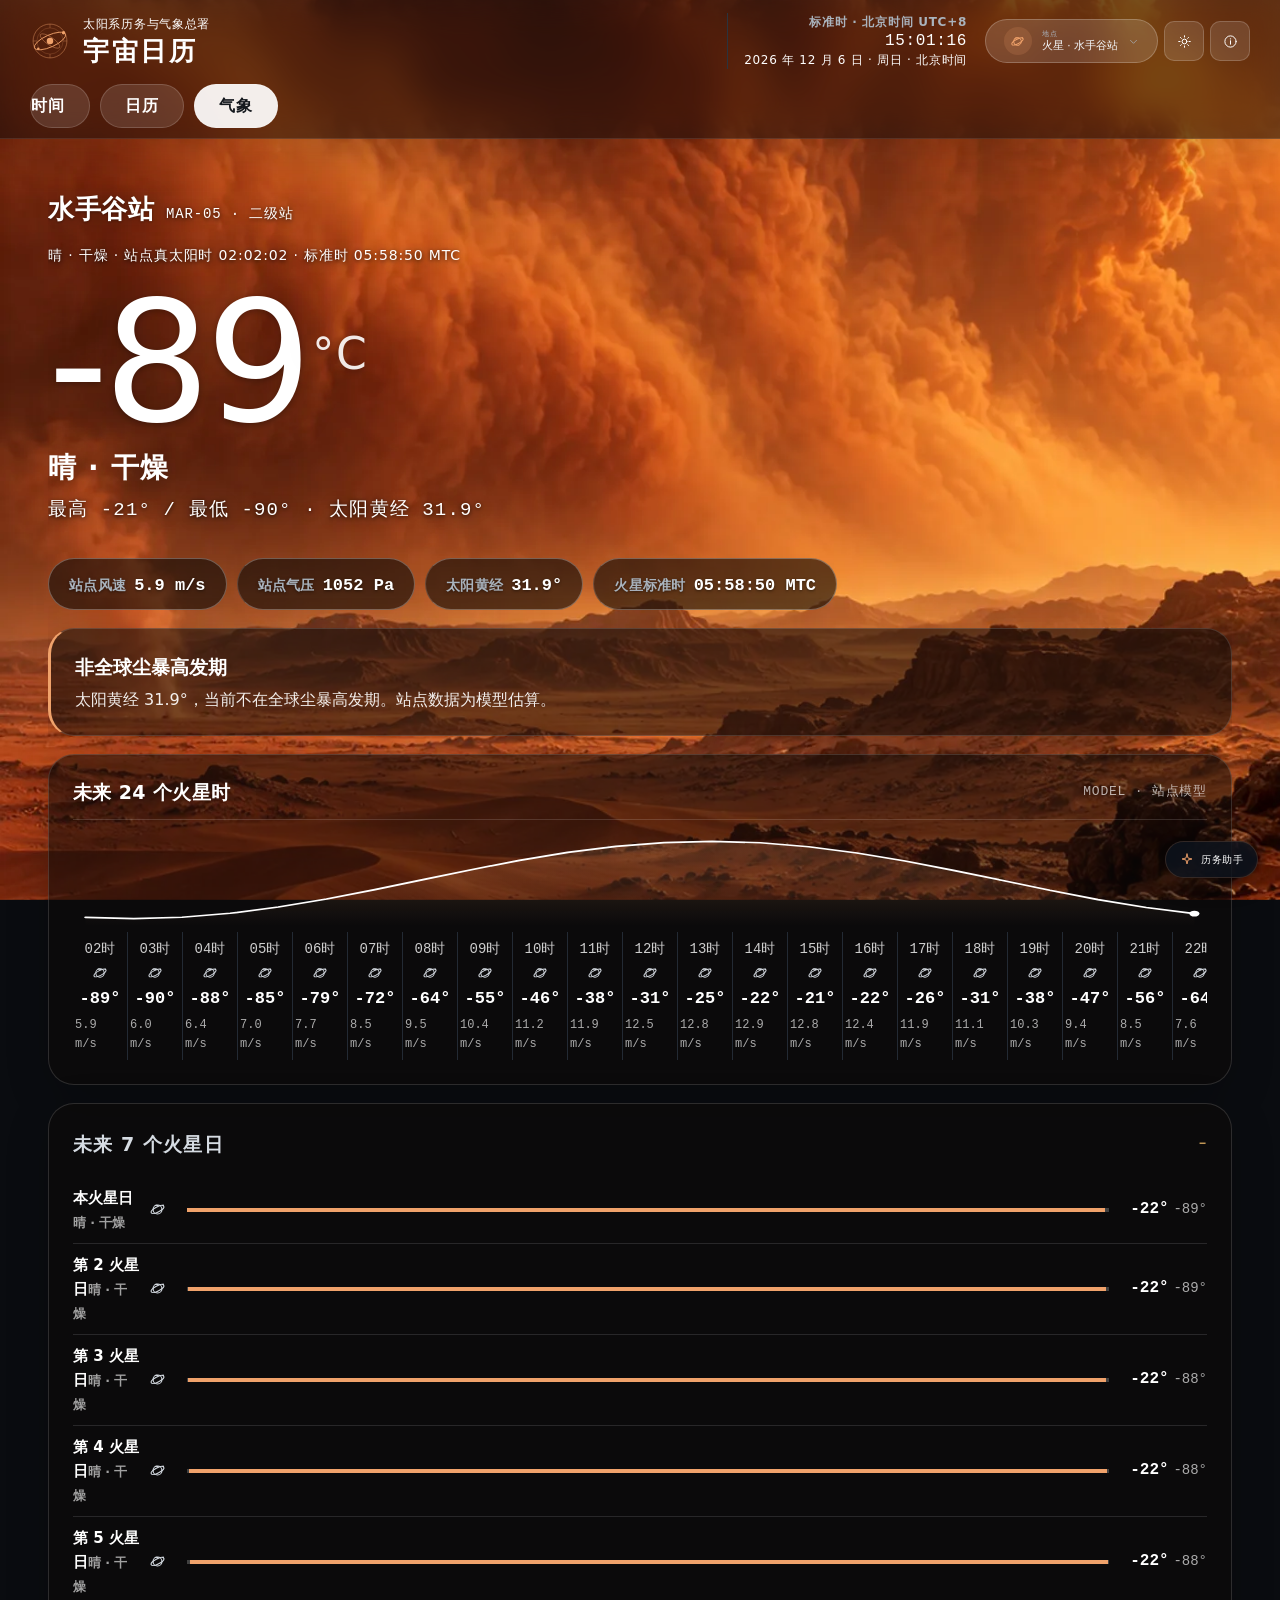
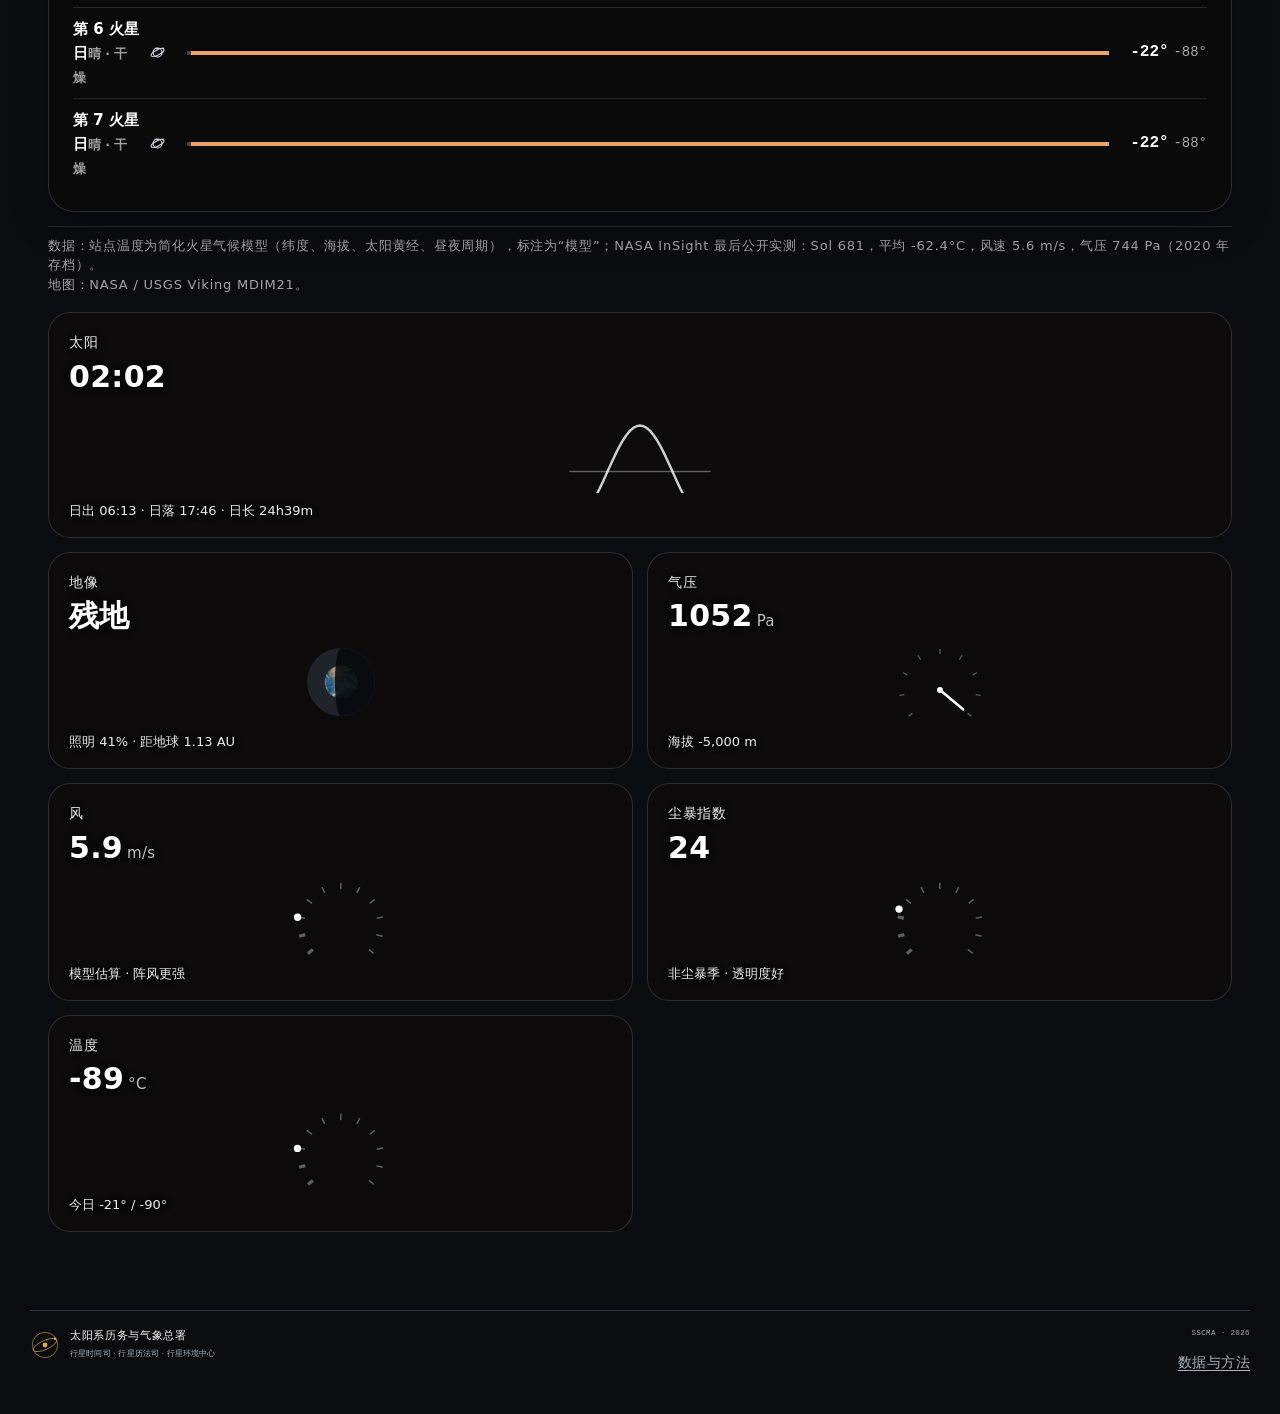
==== commit f83cc9cc: "手机端重排: 头部压至97px, 时间/日历去挤压, 仅保留全局星图地点; 去掉重复下拉与英文小标" ====
--- a/web/index.html
+++ b/web/index.html
@@ -251,7 +251,7 @@
       <header class="module-head">
         <div class="module-heading">
           <p class="kicker">01 / PLANETARY TIME</p>
-          <h1>不同世界的标准时间</h1>
+          <h1>不同世界的时间</h1>
           <p>同一个瞬间，在地球、月球与火星有不同的标准。选择世界与站点，读数由公开天文数据和站点坐标计算。</p>
         </div>
         <div class="module-controls">
--- a/web/ui6.css
+++ b/web/ui6.css
@@ -452,3 +452,171 @@
 .idx-svg { width: auto; height: 84px; margin: 0 auto; }
 .idx-card.wide .idx-svg { width: 100%; height: 92px; margin: 0; }
 .idx-card.wide .idx-svg:not(.sq) { max-height: 110px; }
+
+/* v6.6 可读性修复: 手机头部不重叠 + 亮场景文字对比 */
+@media (max-width: 760px) {
+  .header-main { display: flex; flex-wrap: wrap; align-items: center; gap: 10px; }
+  .brand { flex: 1 1 100%; min-width: 0; }
+  .header-actions { flex: 1 1 100%; justify-content: flex-start; gap: 8px; }
+  #locationChip { flex: 1 1 auto; margin-left: 0; }
+  .site-header { padding-top: 6px; }
+  .module-nav { margin-top: 4px; }
+}
+.weather-panel .metric { background: rgba(18, 12, 9, .62); border-color: rgba(255,255,255,.28); }
+.weather-panel .metric span { color: #fff; font-weight: 600; text-shadow: 0 1px 3px rgba(0,0,0,.5); }
+.weather-panel .metric b { color: #fff; text-shadow: 0 1px 3px rgba(0,0,0,.5); }
+.weather-site-line, .weather-range, .weather-site small { color: #fff; text-shadow: 0 1px 4px rgba(0,0,0,.75), 0 2px 14px rgba(0,0,0,.45); }
+.idx-note, .idx-title { color: rgba(255,255,255,.92); }
+.idx-card { background: rgba(14,10,8,.58); }
+#weatherAlert, #weatherForecastWrap, #hourlyPanel { background: rgba(14,10,8,.55); }
+body:has(#moduleWeather:not([hidden])) .site-header { background: rgba(8,10,14,.55); }
+
+/* v6.7 地点切换: 一键快速切换 + 可读的站点行 */
+.star-quick-row { display: grid; grid-template-columns: repeat(3, minmax(0,1fr)); gap: 8px; padding-bottom: 12px; border-bottom: 1px solid rgba(255,255,255,.12); margin-bottom: 10px; }
+.star-quick { display: flex; flex-direction: column; align-items: flex-start; gap: 2px; padding: 8px 10px; min-height: 48px; border-radius: 10px; border: 1px solid rgba(255,255,255,.16); background: rgba(255,255,255,.06); color: #fff; cursor: pointer; }
+.star-quick span { font-size: 11px; color: rgba(255,255,255,.65); }
+.star-quick b { font-size: 14px; font-weight: 600; color: #fff; white-space: nowrap; overflow: hidden; text-overflow: ellipsis; max-width: 100%; }
+.star-quick:hover { background: rgba(255,255,255,.12); border-color: var(--accent); }
+.star-quick.active { border-color: var(--accent); background: var(--accent-soft); }
+.star-site-row { min-height: 46px; padding: 8px 8px; border-radius: 9px; color: #fff; }
+.star-site-row b { font-size: 14px; font-weight: 600; }
+.star-site-row small { font-size: 11px; color: rgba(255,255,255,.6); }
+.star-site-row em { font-size: 11px; }
+.row-chev { width: 16px; height: 16px; color: rgba(255,255,255,.5); flex: none; }
+.star-info-head { font-size: 11px; color: rgba(255,255,255,.6); }
+.star-info-note { font-size: 11px; color: rgba(255,255,255,.55); line-height: 1.5; }
+@media (max-width: 760px) {
+  .star-map { aspect-ratio: 16 / 10; }
+  .star-info { max-height: none; }
+  .star-map-grid { padding: 0 14px; gap: 10px; }
+  .star-site-list { max-height: 210px; overflow: auto; }
+}
+.star-quick { padding: 7px 8px; }
+.star-quick b { font-size: 13px; letter-spacing: 0; }
+.star-quick span { font-size: 10px; letter-spacing: .04em; }
+
+/* ============================================================
+   v7 手机端重排: 时间 / 日历 的挤压与重叠
+   ============================================================ */
+@media (max-width: 760px) {
+  .page { padding: 8px 14px 28px; }
+  .module-head { padding: 2px 0 14px; gap: 12px; }
+  .module-heading h1 { font-size: 26px !important; }
+  .panel { padding: 18px 16px !important; border-radius: 18px !important; }
+  #moduleWeather { padding-left: 14px; padding-right: 14px; }
+
+  /* 时间: 行星缩为角标, 数字不再被压住 */
+  .time-panel::after { width: 84px !important; height: 84px !important; right: 12px !important; top: 58px !important; opacity: .55 !important; }
+  .time-panel .time-grid { grid-template-columns: 1fr !important; gap: 18px !important; }
+  .time-big { font-size: clamp(42px, 12.5vw, 54px) !important; letter-spacing: 0 !important; }
+  .time-date { margin: 12px 0 0 !important; font-size: 14px !important; line-height: 1.7 !important; max-width: 26ch; }
+  .standard-line { margin-top: 16px; padding: 12px 14px; background: var(--paper-2); border-radius: 10px; }
+  .standard-line b { font-size: 19px !important; }
+  .standard-line small { font-size: 12px !important; }
+  .time-site {
+    display: grid !important; grid-template-columns: 1fr 1fr;
+    gap: 18px 14px !important; border-top: 1px solid var(--line) !important;
+    padding: 18px 0 0 !important; align-items: start;
+  }
+  .site-field { gap: 4px; }
+  .site-field b { font-size: 16px !important; line-height: 1.45; }
+  .site-field small { font-size: 12px !important; line-height: 1.6; }
+  .site-field:last-child { grid-column: 1 / -1; }
+  .time-panel .metric-row, .calendar-summary .metric-row {
+    gap: 16px 14px; background: var(--paper-2); border-radius: 12px;
+    padding: 16px 14px !important; border-top: none !important;
+  }
+  .time-panel .metric, .calendar-summary .metric { padding: 0 !important; }
+  .time-panel .metric + .metric, .calendar-summary .metric + .metric { padding-left: 0 !important; border-left: none !important; }
+  .time-panel .metric b, .calendar-summary .metric b { font-size: 16px !important; }
+  .time-panel .metric small, .calendar-summary .metric small { font-size: 12px !important; line-height: 1.5; }
+  .time-table .time-row { padding: 14px 0 !important; row-gap: 4px; }
+  .time-row .world { grid-column: 1 / -1; font-size: 15px !important; }
+  .time-row .std, .time-row .local { font-size: 15px !important; }
+  .time-row .note { font-size: 12px !important; }
+
+  /* 日历: 导航独占一行, 不再竖排压住标题 */
+  .calendar-summary::after { width: 96px !important; height: 96px !important; right: 10px !important; top: 52px !important; opacity: .5 !important; }
+  .calendar-date-big { font-size: clamp(38px, 11vw, 52px) !important; }
+  .calendar-date-sub { margin-top: 12px !important; font-size: 14px !important; line-height: 1.7 !important; max-width: 26ch; }
+  .calendar-panel-head { flex-wrap: wrap; align-items: center; }
+  .cal-nav { flex: 0 0 100%; justify-content: flex-end; margin-top: 12px; }
+  .cal-nav .icon-btn, .cal-nav .btn { width: 44px !important; height: 44px !important; min-height: 44px !important; padding: 0 !important; border-radius: 50% !important; }
+  .calendar-panel { padding: 16px 14px !important; }
+  .calendar-panel .grid-heading { margin-bottom: 10px; }
+  .day-cell { min-height: 54px !important; padding: 6px !important; }
+  .moon-cell, .mars-cell { min-height: 56px !important; padding: 6px !important; }
+  .cal-note { font-size: 12px !important; }
+
+  /* 天气: 呼吸感 */
+  .weather-site { margin-bottom: 10px; }
+  .weather-panel .metric-row { padding-top: 20px; }
+  .weather-metric { font-size: clamp(84px, 24vw, 116px) !important; }
+  .idx-card { padding: 16px 16px 14px; min-height: 156px; }
+}
+
+/* ============================================================
+   v7.1 去重与压缩: 只保留一个地点入口; 手机头部收至 ~96px
+   ============================================================ */
+
+/* 每模块自带的 世界/站点 下拉与全局星图重复 → 全部隐藏 */
+.module-controls { display: none !important; }
+
+/* 去掉 AI 仪表盘式的英文小标与假公报行 */
+.kicker, .module-meta, .header-top { display: none !important; }
+.module-head { padding: 10px 0 16px; }
+.module-heading h1 { font-size: clamp(26px, 3vw, 34px) !important; }
+
+/* 日历导航恢复横排 */
+.cal-nav { flex-direction: row !important; align-items: center; gap: 8px !important; }
+
+@media (max-width: 760px) {
+  /* 顶栏压缩: 一行品牌+地点, 一行模块 */
+  .site-header { padding: 6px 12px 2px; }
+  .header-main {
+    display: flex !important; align-items: center; flex-wrap: nowrap !important;
+    gap: 8px; padding: 2px 0 6px !important;
+  }
+  .brand { flex: 0 0 auto; gap: 7px; }
+  .emblem { width: 26px !important; height: 26px !important; }
+  .brand-copy { line-height: 1.1; }
+  .brand-copy small, .brand-copy em { display: none !important; }
+  .brand-copy strong { font-size: 17px !important; letter-spacing: .05em; }
+  .header-clock { display: none !important; }
+  .header-actions { flex: 1 1 auto; justify-content: flex-end; gap: 5px; min-width: 0; margin-left: auto; }
+  #locationChip {
+    flex: 0 1 auto; min-width: 0; max-width: 168px;
+    min-height: 36px !important; padding: 0 10px !important;
+    border-radius: 999px !important; background: var(--paper) !important;
+    color: var(--ink) !important; border: 1px solid var(--line) !important;
+  }
+  #locationChip .loc-icon { width: 22px; height: 22px; }
+  #locationChip .loc-copy small { display: none; }
+  #locationChip .loc-copy b { font-size: 13px !important; white-space: nowrap; overflow: hidden; text-overflow: ellipsis; display: block; max-width: 108px; }
+  #locationChip .loc-chev { display: none; }
+  .header-actions .icon-btn { width: 36px !important; height: 36px !important; min-height: 36px !important; }
+  .module-nav { gap: 6px; padding: 2px 0 0; }
+  .module-tab { min-height: 38px !important; padding: 0 18px !important; }
+  .module-tab .name { font-size: 15px !important; }
+
+  .module-head { padding: 8px 0 12px !important; }
+  .module-heading h1 { font-size: 22px !important; line-height: 1.25; }
+  .module-heading > p { display: none !important; }
+
+  .time-date { max-width: none !important; }
+  .calendar-date-sub { max-width: none !important; }
+  .cal-nav { flex: 0 0 auto !important; margin-top: 0 !important; margin-left: auto; }
+}
+
+/* v7.2 手机细节: 节日只留标记, 天气 chips 2x2 */
+@media (max-width: 760px) {
+  .dfeast { display: none !important; }
+  .day-cell:has(.dfeast) .dnum::after { content: ""; display: inline-block; width: 4px; height: 4px; margin-left: 4px; border-radius: 50%; background: var(--accent); vertical-align: middle; }
+  .weather-panel .metric-row { display: grid; grid-template-columns: 1fr 1fr; gap: 10px; }
+  .weather-panel .metric { padding: 10px 14px !important; justify-content: flex-start; }
+  .weather-panel .metric + .metric { border-left: 1px solid rgba(255,255,255,.28) !important; padding-left: 14px !important; }
+  .weather-panel .metric b { font-size: 16px !important; }
+  .weather-panel .metric span { font-size: 13px !important; }
+}
+@media (max-width: 760px) { .mfest { display: none !important; } .day-cell:has(.mfest) .mnum::after { content: ""; display: inline-block; width: 4px; height: 4px; margin-left: 4px; border-radius: 50%; background: var(--accent); vertical-align: middle; } }
+@media (max-width: 760px) { .weather-panel .metric:nth-child(4) { grid-column: 1 / -1; } .weather-panel .metric span, .weather-panel .metric b { white-space: nowrap; } }
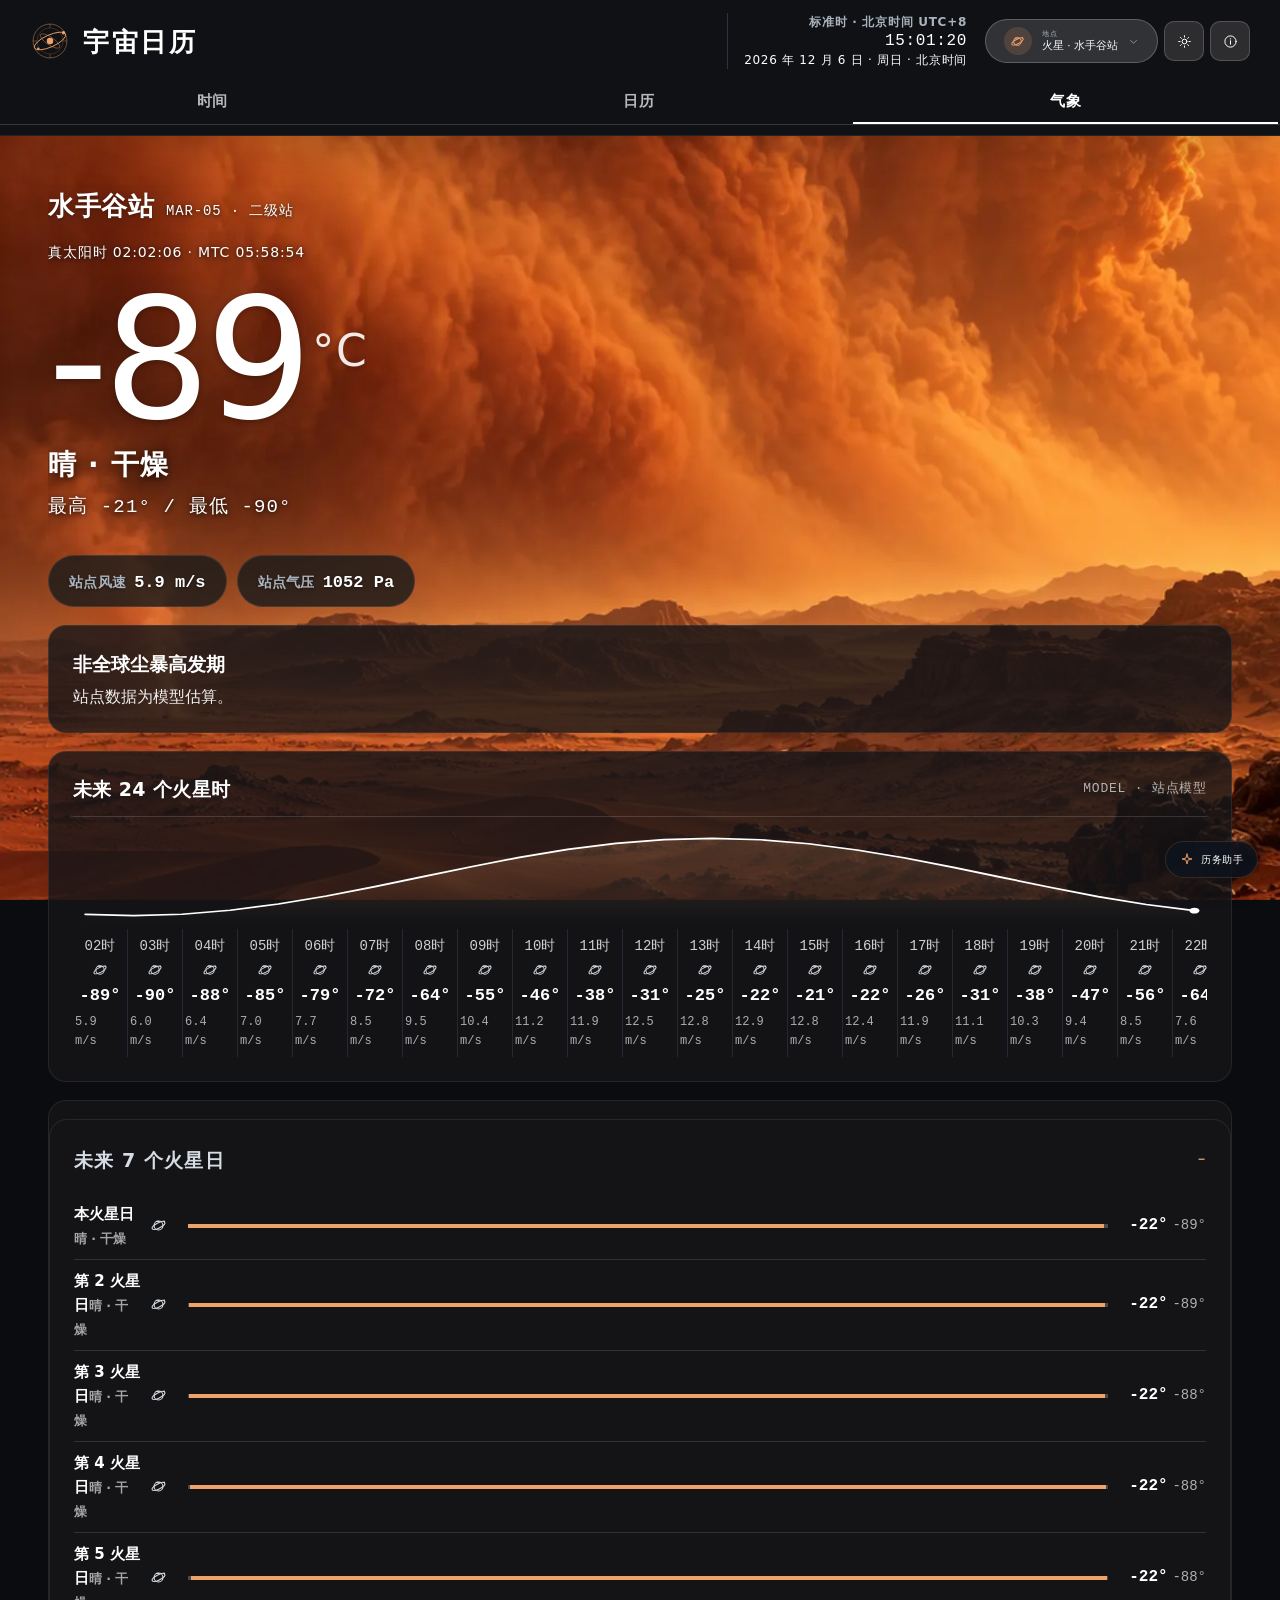
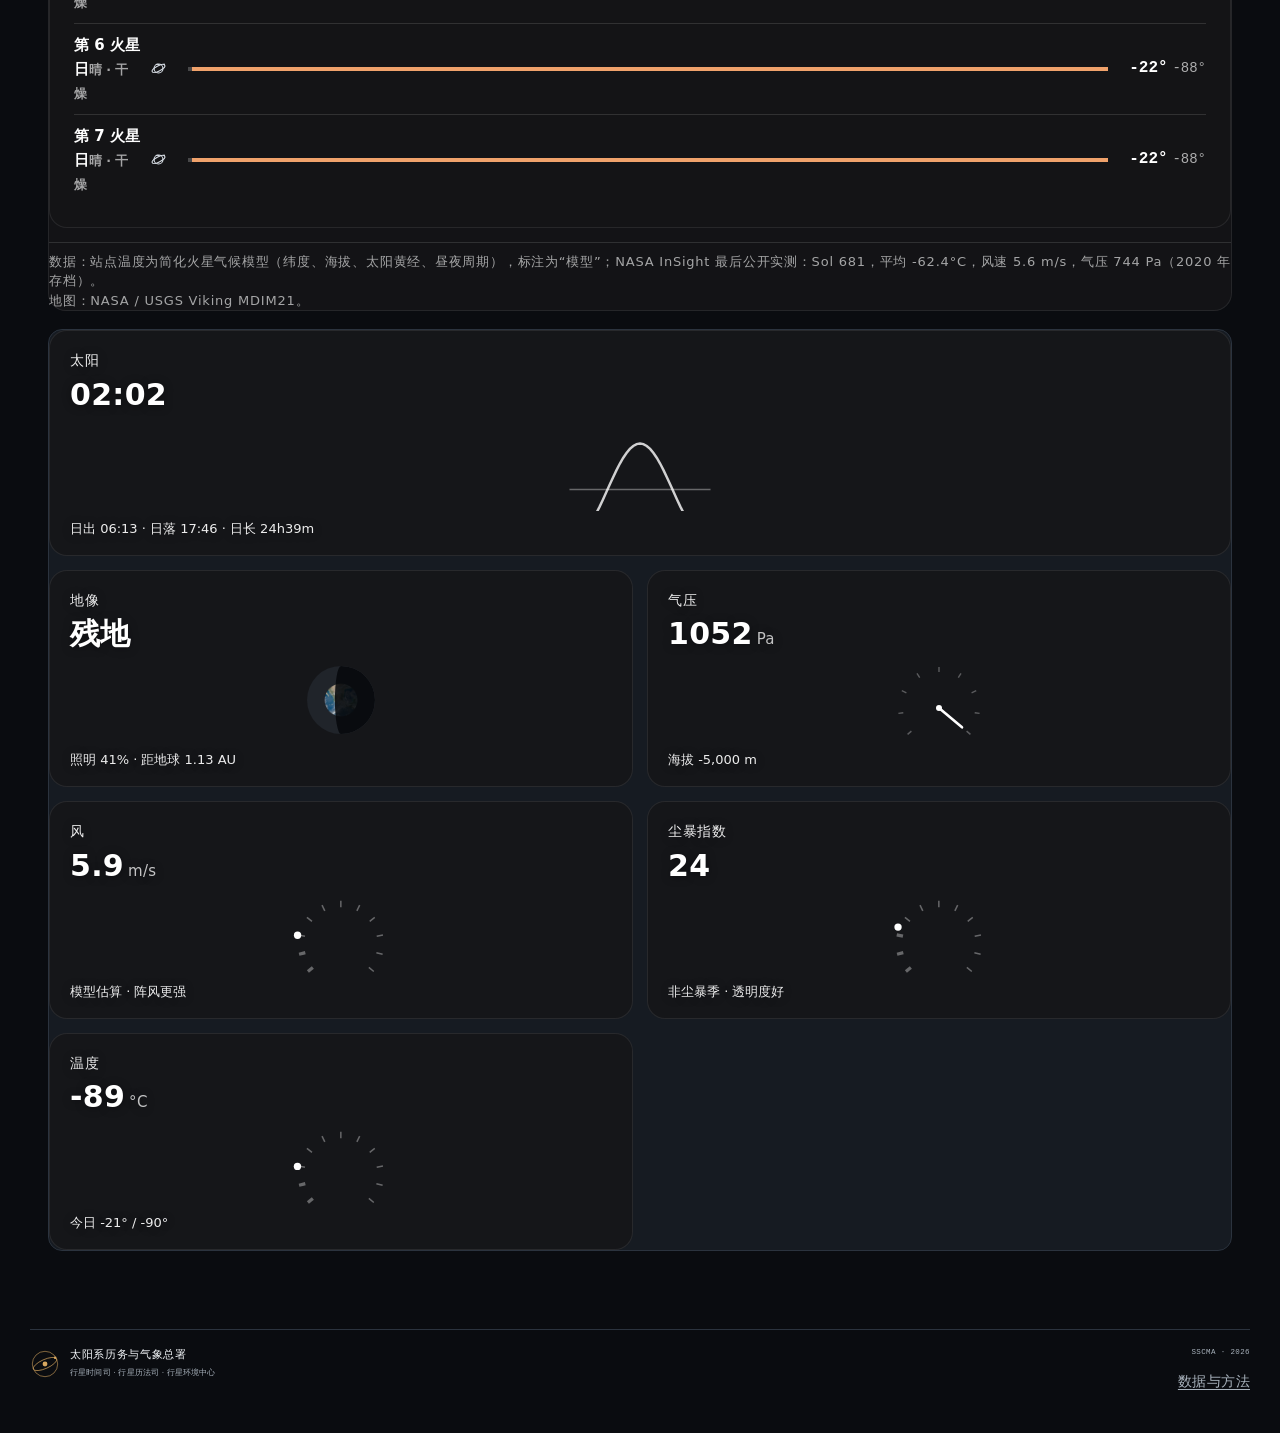
==== commit 8c1f0ed3: "地点选择改为一次到位的分组列表(点一下即切换关闭); 模块导航改为常规下划线标签; 亮场景压暗" ====
--- a/web/index.html
+++ b/web/index.html
@@ -465,7 +465,7 @@
       <div class="star-map"><div class="star-map-bg" id="starMapBg"></div><div class="star-map-markers" id="starMapMarkers"></div></div>
       <aside class="star-info" id="starInfo"></aside>
     </div>
-    <p class="star-hint">点击行星切换地图，点击站点完成定位。</p>
+    <p class="star-hint">点一下地点即切换，选择后自动关闭。</p>
   </dialog>
   <dialog class="holiday-dialog" id="holidayDialog" aria-labelledby="holidayTitle">
     <header class="dialog-head"><div><p class="kicker">EARTH HOLIDAY · 三历投影</p><h2 id="holidayTitle">节日</h2></div><button class="icon-btn" id="holidayClose" type="button" aria-label="关闭"><svg class="icon"><use href="#i-close"/></svg></button></header>
--- a/web/ui6.css
+++ b/web/ui6.css
@@ -620,3 +620,142 @@
 }
 @media (max-width: 760px) { .mfest { display: none !important; } .day-cell:has(.mfest) .mnum::after { content: ""; display: inline-block; width: 4px; height: 4px; margin-left: 4px; border-radius: 50%; background: var(--accent); vertical-align: middle; } }
 @media (max-width: 760px) { .weather-panel .metric:nth-child(4) { grid-column: 1 / -1; } .weather-panel .metric span, .weather-panel .metric b { white-space: nowrap; } }
+
+/* ============================================================
+   v8 去 AI 味: 平面卡片、无玻璃模糊、移动端标题区归零
+   ============================================================ */
+
+/* 去掉机构副标与发光线 */
+.brand-copy small, .brand-copy em, .header-top { display: none !important; }
+.status-dot { display: none !important; }
+.panel, .idx-card, #weatherAlert, #hourlyPanel, #weatherForecastWrap, .daily-panel {
+  backdrop-filter: none !important;
+  -webkit-backdrop-filter: none !important;
+  box-shadow: none !important;
+}
+.panel { background: var(--paper) !important; border: 1px solid var(--line) !important; }
+
+/* 气象页: 顶栏为实底工具条, 不再半透+模糊 */
+body:has(#moduleWeather:not([hidden])) .site-header {
+  background: #101114 !important;
+  backdrop-filter: none !important;
+  -webkit-backdrop-filter: none !important;
+  border-bottom: 1px solid rgba(255, 255, 255, .08);
+}
+body:has(#moduleWeather:not([hidden])) .module-tab { background: rgba(255,255,255,.08); box-shadow: none; }
+body:has(#moduleWeather:not([hidden])) .module-tab[aria-selected="true"] { background: #f2f2f0; }
+
+/* 卡片: 实底中性灰, 不是玻璃 */
+#weatherAlert, #hourlyPanel, #weatherForecastWrap, .daily-panel {
+  background: rgba(26, 26, 28, .90) !important;
+  border: 1px solid rgba(255, 255, 255, .08) !important;
+  border-radius: 18px !important;
+}
+.idx-card {
+  background: rgba(26, 26, 28, .90) !important;
+  border: 1px solid rgba(255, 255, 255, .08) !important;
+  border-radius: 18px !important;
+}
+.weather-panel .metric {
+  background: rgba(28, 27, 26, .82) !important;
+  backdrop-filter: none !important;
+  -webkit-backdrop-filter: none !important;
+  border: 1px solid rgba(255, 255, 255, .10) !important;
+}
+
+/* 移动端: 时间/日历不再有重复大标题, 顶栏再压一档 */
+@media (max-width: 760px) {
+  #moduleTime .module-head, #moduleCalendar .module-head { display: none !important; }
+  .site-header { padding: 4px 10px 0 !important; }
+  .header-main { padding: 0 0 4px !important; gap: 6px !important; }
+  .emblem { width: 22px !important; height: 22px !important; }
+  .brand-copy strong { font-size: 16px !important; }
+  #locationChip { min-height: 32px !important; padding: 0 9px !important; max-width: 172px; }
+  #locationChip .loc-icon { width: 20px; height: 20px; }
+  #locationChip .loc-copy b { font-size: 12.5px !important; }
+  .header-actions .icon-btn { width: 32px !important; height: 32px !important; min-height: 32px !important; }
+  .module-nav { gap: 4px; }
+  .module-tab { min-height: 34px !important; padding: 0 16px !important; }
+  .module-tab .name { font-size: 14px !important; }
+  .page { padding: 4px 14px 24px !important; }
+  .weather-panel .metric:nth-child(4) { grid-column: auto; }
+  .weather-site-line { font-size: 13px !important; }
+  .weather-range { font-size: 17px !important; margin-top: 4px; }
+  .weather-condition { font-size: 26px !important; }
+}
+
+/* ============================================================
+   v8.1 选项卡: 一体化分段控件, 不再三个独立胶囊
+   ============================================================ */
+.module-nav {
+  display: inline-flex; width: auto; align-items: center;
+  gap: 3px; padding: 4px;
+  background: var(--paper-2);
+  border: 1px solid var(--line);
+  border-top: 1px solid var(--line);
+  border-radius: 12px;
+  margin: 2px 0 10px;
+}
+.module-tab {
+  min-height: 36px; padding: 0 20px;
+  border: none !important; border-radius: 9px;
+  background: transparent !important;
+  box-shadow: none !important;
+}
+.module-tab .name { font-size: 15px; color: var(--muted); letter-spacing: .04em; }
+.module-tab[aria-selected="true"] { background: var(--paper) !important; }
+.module-tab[aria-selected="true"] .name { color: var(--ink); }
+
+/* 气象页: 同一控件的中性深色版 */
+body:has(#moduleWeather:not([hidden])) .module-nav {
+  background: rgba(255, 255, 255, .07);
+  border-color: rgba(255, 255, 255, .10);
+}
+body:has(#moduleWeather:not([hidden])) .module-tab { background: transparent !important; }
+body:has(#moduleWeather:not([hidden])) .module-tab .name { color: rgba(255, 255, 255, .70); }
+body:has(#moduleWeather:not([hidden])) .module-tab[aria-selected="true"] { background: rgba(255, 255, 255, .16) !important; }
+body:has(#moduleWeather:not([hidden])) .module-tab[aria-selected="true"] .name { color: #fff; }
+
+@media (max-width: 760px) {
+  .module-nav { padding: 3px; gap: 2px; border-radius: 10px; margin: 0 0 6px; }
+  .module-tab { min-height: 32px !important; padding: 0 15px !important; border-radius: 8px; }
+  .module-tab .name { font-size: 14px !important; }
+}
+
+/* v8.2 修正: 实底规则不能盖掉全屏实景 */
+#moduleWeather .weather-panel { background: none !important; border: none !important; box-shadow: none !important; padding: 6px 0 0 !important; }
+#weatherAlert, #hourlyPanel, #weatherForecastWrap, .daily-panel, .idx-card { background: rgba(22, 22, 24, .80) !important; }
+
+/* v9 地点: 一次到位的地点列表; 模块导航改为常规标签 */
+.star-worlds { display: none !important; }
+.star-map-grid { grid-template-columns: minmax(0, 1.1fr) minmax(300px, 1fr); gap: 16px; padding-top: 16px; }
+.star-info { max-height: 58vh; padding: 10px 12px; }
+.star-group-head { position: sticky; top: -10px; z-index: 1; display: flex; justify-content: space-between; align-items: baseline; padding: 10px 6px 6px; background: #080d15; border-bottom: 1px solid rgba(255,255,255,.08); }
+.star-group-head span { font-size: 13px; font-weight: 600; color: rgba(255,255,255,.78); }
+.star-group-head small { font-size: 11px; color: rgba(255,255,255,.42); }
+.star-site-row { min-height: 52px; padding: 9px 8px; border: none; border-bottom: 1px solid rgba(255,255,255,.06); border-radius: 0; }
+.star-site-row b { font-size: 15px; font-weight: 600; }
+.star-site-row small { font-size: 11px; color: rgba(255,255,255,.5); }
+.module-nav { display: flex; width: 100%; gap: 0; padding: 0; margin: 0 0 10px; background: transparent; border: none; border-bottom: 1px solid var(--line); border-radius: 0; }
+.module-tab { flex: 1 1 0; justify-content: center; min-height: 44px; padding: 0; border: none !important; border-bottom: 2px solid transparent !important; border-radius: 0 !important; background: transparent !important; box-shadow: none !important; }
+.module-tab .name { font-size: 15px; color: var(--muted); letter-spacing: .04em; }
+.module-tab[aria-selected="true"] { border-bottom-color: var(--accent) !important; }
+.module-tab[aria-selected="true"] .name { color: var(--ink); font-weight: 600; }
+body:has(#moduleWeather:not([hidden])) .module-nav { background: transparent !important; border-bottom-color: rgba(255,255,255,.16); }
+body:has(#moduleWeather:not([hidden])) .module-tab[aria-selected="true"] { background: transparent !important; border-bottom-color: #fff !important; }
+body:has(#moduleWeather:not([hidden])) .module-tab[aria-selected="true"] .name { color: #fff; }
+@media (max-width: 760px) {
+  .module-tab { min-height: 40px !important; }
+  .module-tab .name { font-size: 14px !important; }
+  .star-map-grid { grid-template-columns: 1fr; }
+  .star-info { max-height: 46vh; }
+  .star-site-row { min-height: 50px; }
+}
+
+/* v9.1 亮场景压暗(不改图片结构, 只调色) + 星图更矮 */
+@media (max-width: 760px) { .star-map { aspect-ratio: 21 / 9; } }
+html[data-world="moon"] body:has(#moduleWeather:not([hidden]))::before { filter: brightness(.70) contrast(1.06); }
+html[data-world="earth"] body:has(#moduleWeather:not([hidden]))::before { filter: brightness(.86) contrast(1.04); }
+.weather-condition { text-shadow: 0 2px 8px rgba(0,0,0,.65), 0 4px 26px rgba(0,0,0,.5) !important; }
+.weather-range { text-shadow: 0 1px 5px rgba(0,0,0,.8), 0 2px 16px rgba(0,0,0,.5) !important; }
+.weather-site-line { text-shadow: 0 1px 5px rgba(0,0,0,.8), 0 2px 16px rgba(0,0,0,.5) !important; }
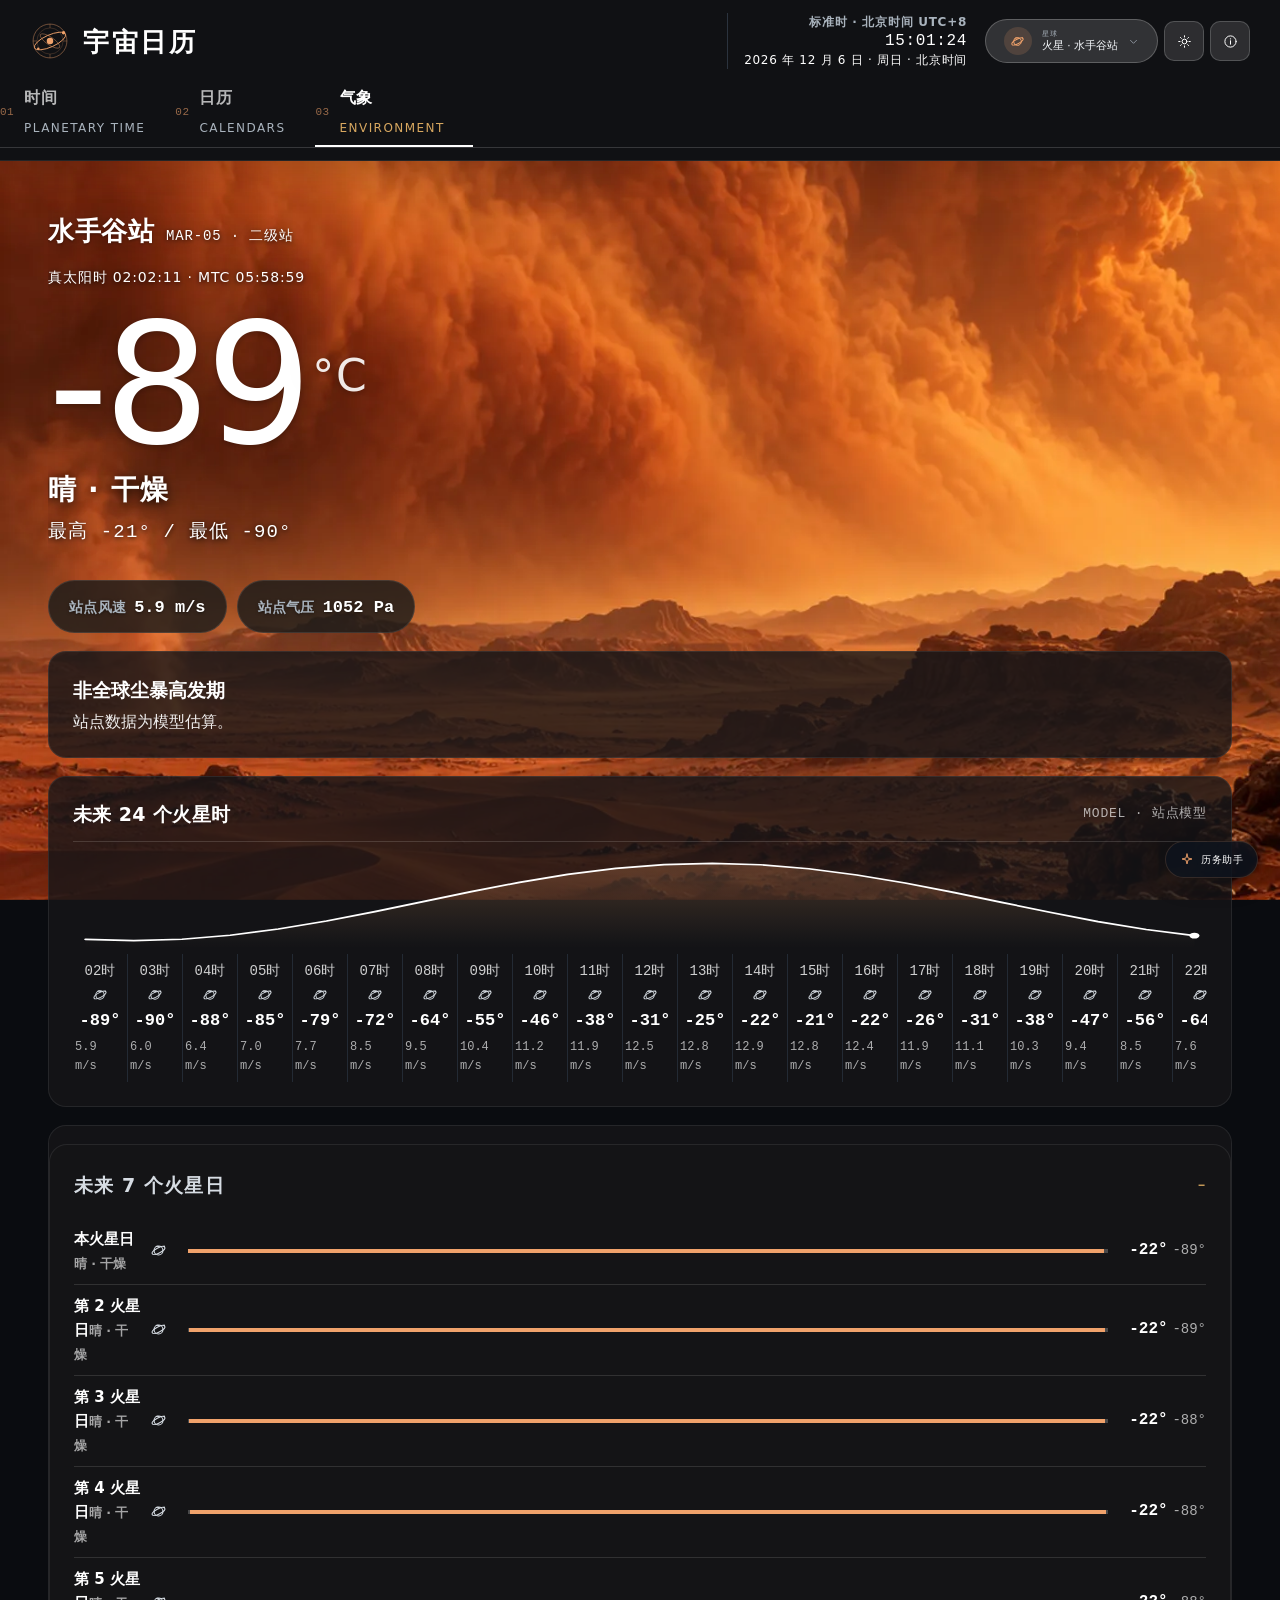
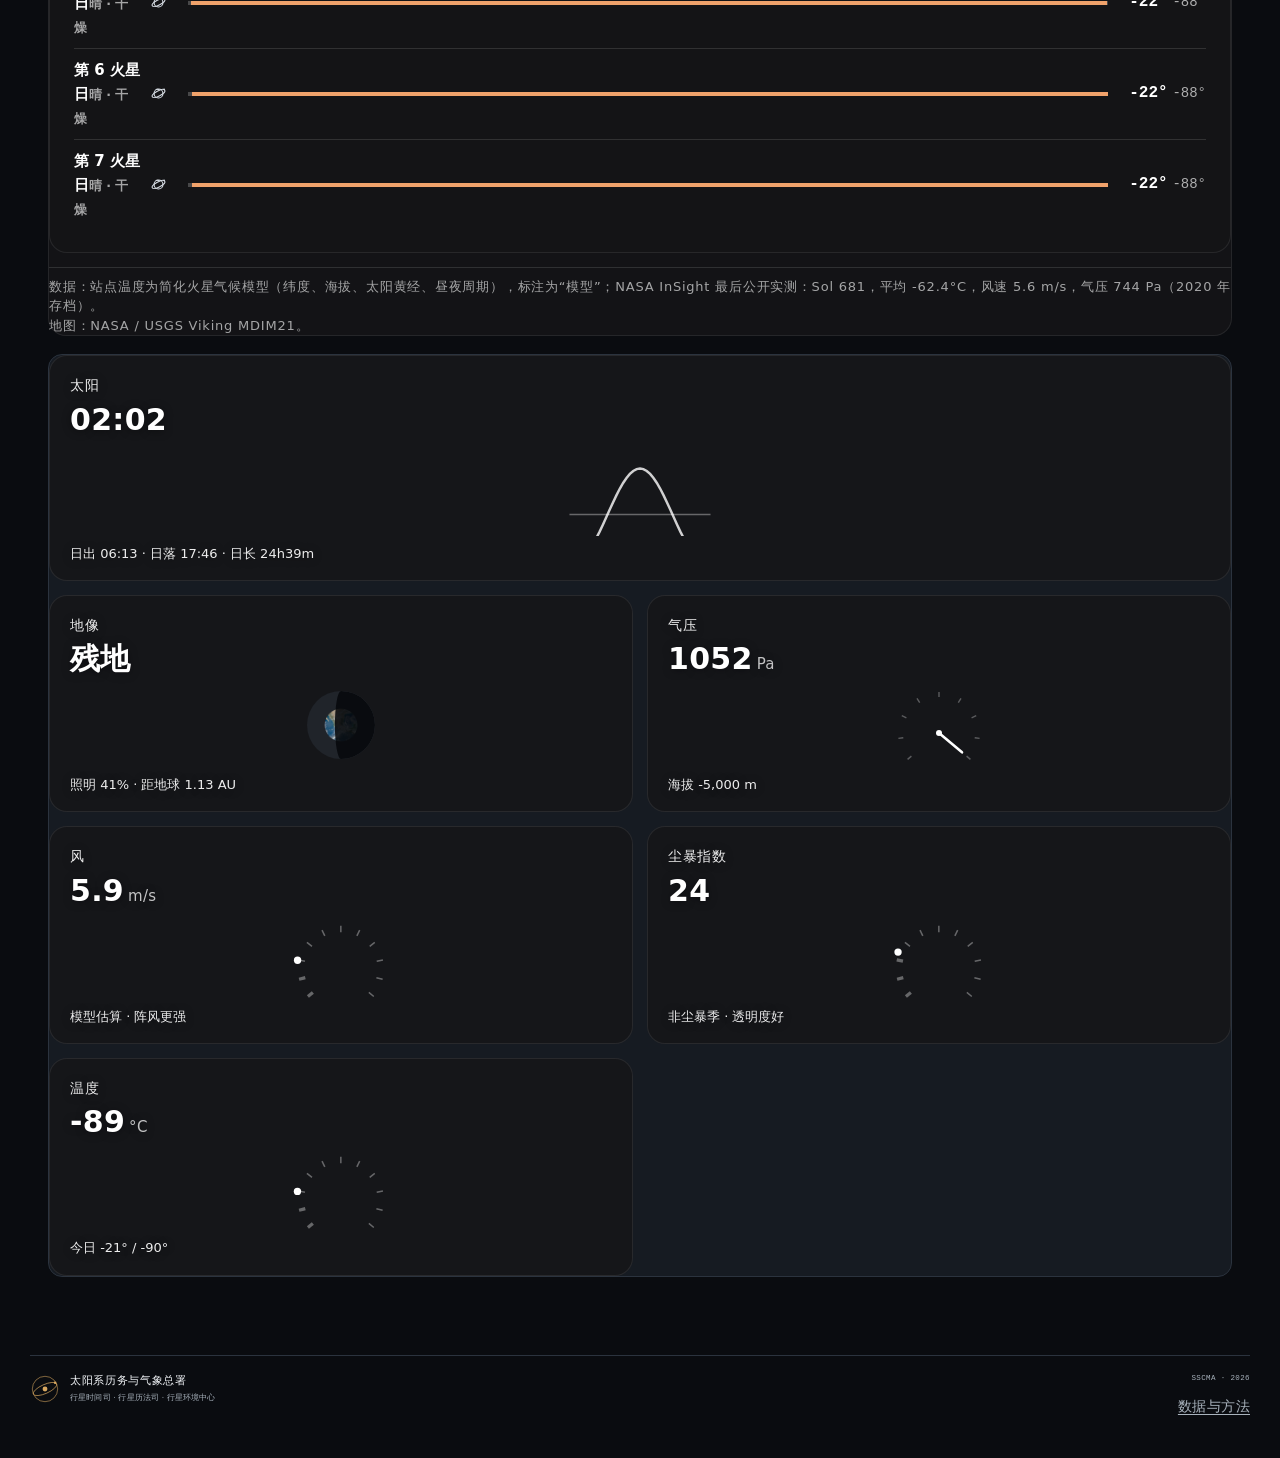
==== commit 8e9199a7: "恢复三张星球卡片并支持一键切换星球; 恢复桌面端编号标签样式" ====
--- a/web/index.html
+++ b/web/index.html
@@ -227,7 +227,7 @@
       <div class="header-actions">
         <button class="location-chip" id="locationChip" type="button" aria-haspopup="dialog" aria-controls="starDialog">
           <span class="loc-icon" id="locIcon"><svg class="icon"><use href="#i-mars"/></svg></span>
-          <span class="loc-copy"><small>地点</small><b id="locName">火星 · 杰泽罗站</b></span>
+          <span class="loc-copy"><small>星球</small><b id="locName">火星 · 杰泽罗站</b></span>
           <span class="loc-chev"><svg class="icon"><use href="#i-right"/></svg></span>
         </button>
         <button class="icon-btn" id="themeBtn" type="button" aria-label="切换明暗模式" title="切换明暗模式">
@@ -457,7 +457,7 @@
 
   <dialog class="star-dialog" id="starDialog" aria-labelledby="starTitle">
     <header class="star-head">
-      <div><p class="kicker">LOCATION / 星图</p><h2 id="starTitle">选择地点</h2></div>
+      <div><p class="kicker">LOCATION / 星图</p><h2 id="starTitle">切换星球</h2></div>
       <button class="icon-btn" id="starClose" type="button" aria-label="关闭星图"><svg class="icon"><use href="#i-close"/></svg></button>
     </header>
     <div class="star-worlds" id="starWorlds"></div>
@@ -465,7 +465,7 @@
       <div class="star-map"><div class="star-map-bg" id="starMapBg"></div><div class="star-map-markers" id="starMapMarkers"></div></div>
       <aside class="star-info" id="starInfo"></aside>
     </div>
-    <p class="star-hint">点一下地点即切换，选择后自动关闭。</p>
+    <p class="star-hint">点星球直接切换；点具体地点可精确到站点。</p>
   </dialog>
   <dialog class="holiday-dialog" id="holidayDialog" aria-labelledby="holidayTitle">
     <header class="dialog-head"><div><p class="kicker">EARTH HOLIDAY · 三历投影</p><h2 id="holidayTitle">节日</h2></div><button class="icon-btn" id="holidayClose" type="button" aria-label="关闭"><svg class="icon"><use href="#i-close"/></svg></button></header>
--- a/web/ui6.css
+++ b/web/ui6.css
@@ -759,3 +759,33 @@
 .weather-condition { text-shadow: 0 2px 8px rgba(0,0,0,.65), 0 4px 26px rgba(0,0,0,.5) !important; }
 .weather-range { text-shadow: 0 1px 5px rgba(0,0,0,.8), 0 2px 16px rgba(0,0,0,.5) !important; }
 .weather-site-line { text-shadow: 0 1px 5px rgba(0,0,0,.8), 0 2px 16px rgba(0,0,0,.5) !important; }
+
+/* v10 恢复三星球卡片(原样式, 可读尺寸) + 桌面端原始编号标签 */
+.star-worlds { display: grid !important; grid-template-columns: repeat(3, minmax(0,1fr)); gap: 10px; padding: 16px 22px 0; }
+.star-world { min-height: 78px; padding: 12px 14px; border-radius: 14px; background: rgba(255,255,255,.05); border: 1px solid rgba(255,255,255,.12); }
+.star-globe { width: 44px; height: 44px; }
+.star-world-copy small { font-size: 11px; letter-spacing: .08em; color: rgba(255,255,255,.5); }
+.star-world-copy b { font-size: 16px; font-weight: 600; }
+.star-world-copy em { font-size: 12px; color: rgba(255,255,255,.6); }
+.star-world-mark { font-size: 12px; color: rgba(255,255,255,.55); }
+.star-world.active { border-color: var(--accent); background: var(--accent-soft); }
+.module-nav { border-bottom: 1px solid var(--line); background: transparent !important; border-radius: 0; padding: 0; margin: 0 0 12px; gap: 0; display: flex; width: 100%; }
+.module-tab { flex: 0 0 auto; display: grid !important; grid-template-columns: auto auto; grid-template-rows: auto auto; justify-content: start; min-height: 56px; padding: 8px 28px 8px 0 !important; border-radius: 0 !important; background: transparent !important; border-bottom: 2px solid transparent !important; box-shadow: none !important; }
+.module-tab .num { display: block !important; grid-row: 1 / 3; font-size: 11px; color: var(--accent); letter-spacing: .04em; }
+.module-tab small { display: block !important; font-size: 10px; letter-spacing: .12em; color: var(--muted); }
+.module-tab .name { font-size: 16px; color: var(--ink-2); }
+.module-tab[aria-selected="true"] { border-bottom-color: var(--accent) !important; }
+.module-tab[aria-selected="true"] .name { color: var(--ink); }
+body:has(#moduleWeather:not([hidden])) .module-nav { background: transparent !important; border-bottom-color: rgba(255,255,255,.16); }
+body:has(#moduleWeather:not([hidden])) .module-tab[aria-selected="true"] { border-bottom-color: #fff !important; background: transparent !important; }
+@media (max-width: 760px) {
+  .module-tab { display: inline-flex !important; align-items: center; justify-content: center; min-height: 40px; padding: 0 !important; flex: 1 1 0; }
+  .module-tab .num, .module-tab small { display: none !important; }
+  .star-worlds { padding: 12px 14px 0; gap: 8px; }
+  .star-world { min-height: 68px; padding: 10px; flex-direction: column; align-items: flex-start; gap: 6px; }
+  .star-globe { width: 32px; height: 32px; }
+  .star-world-copy b { font-size: 14px; }
+  .star-world-copy small { font-size: 9px; }
+  .star-world-copy em { font-size: 10px; }
+  .star-world-mark { display: none; }
+}
